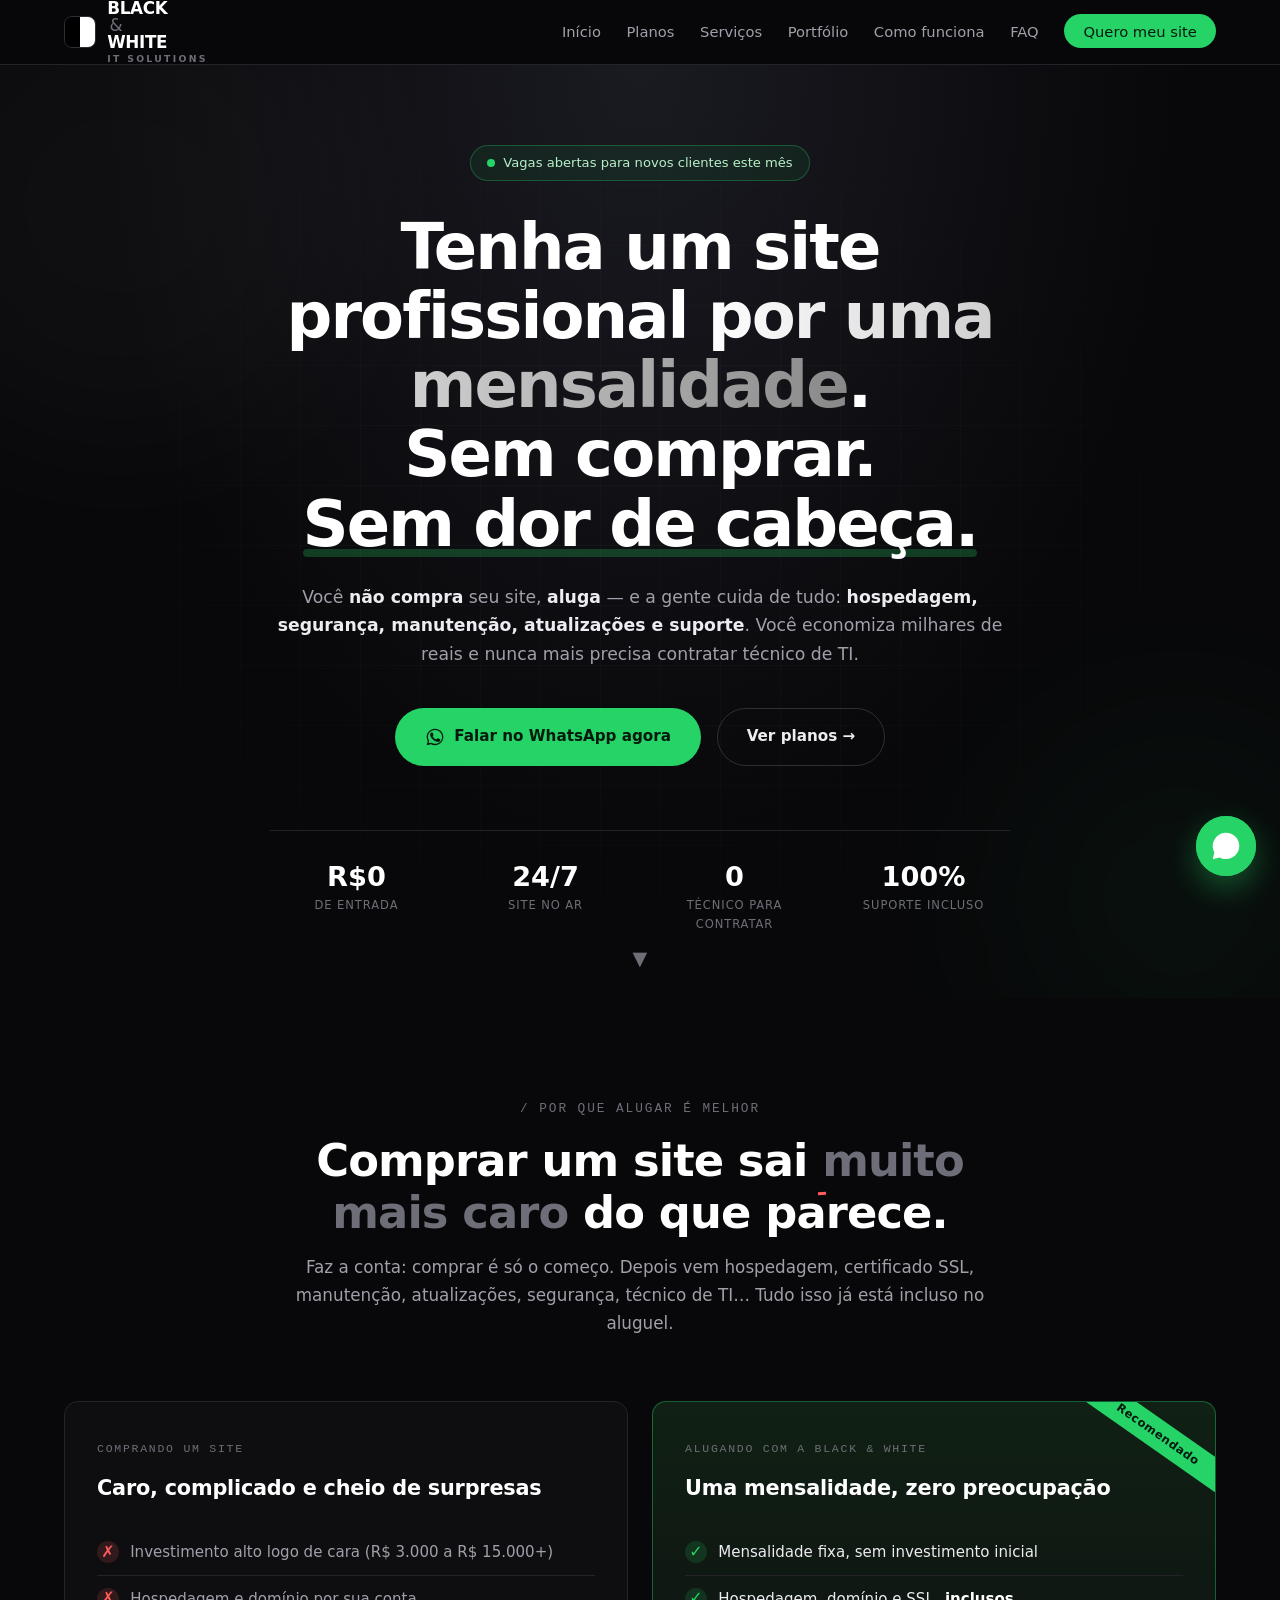
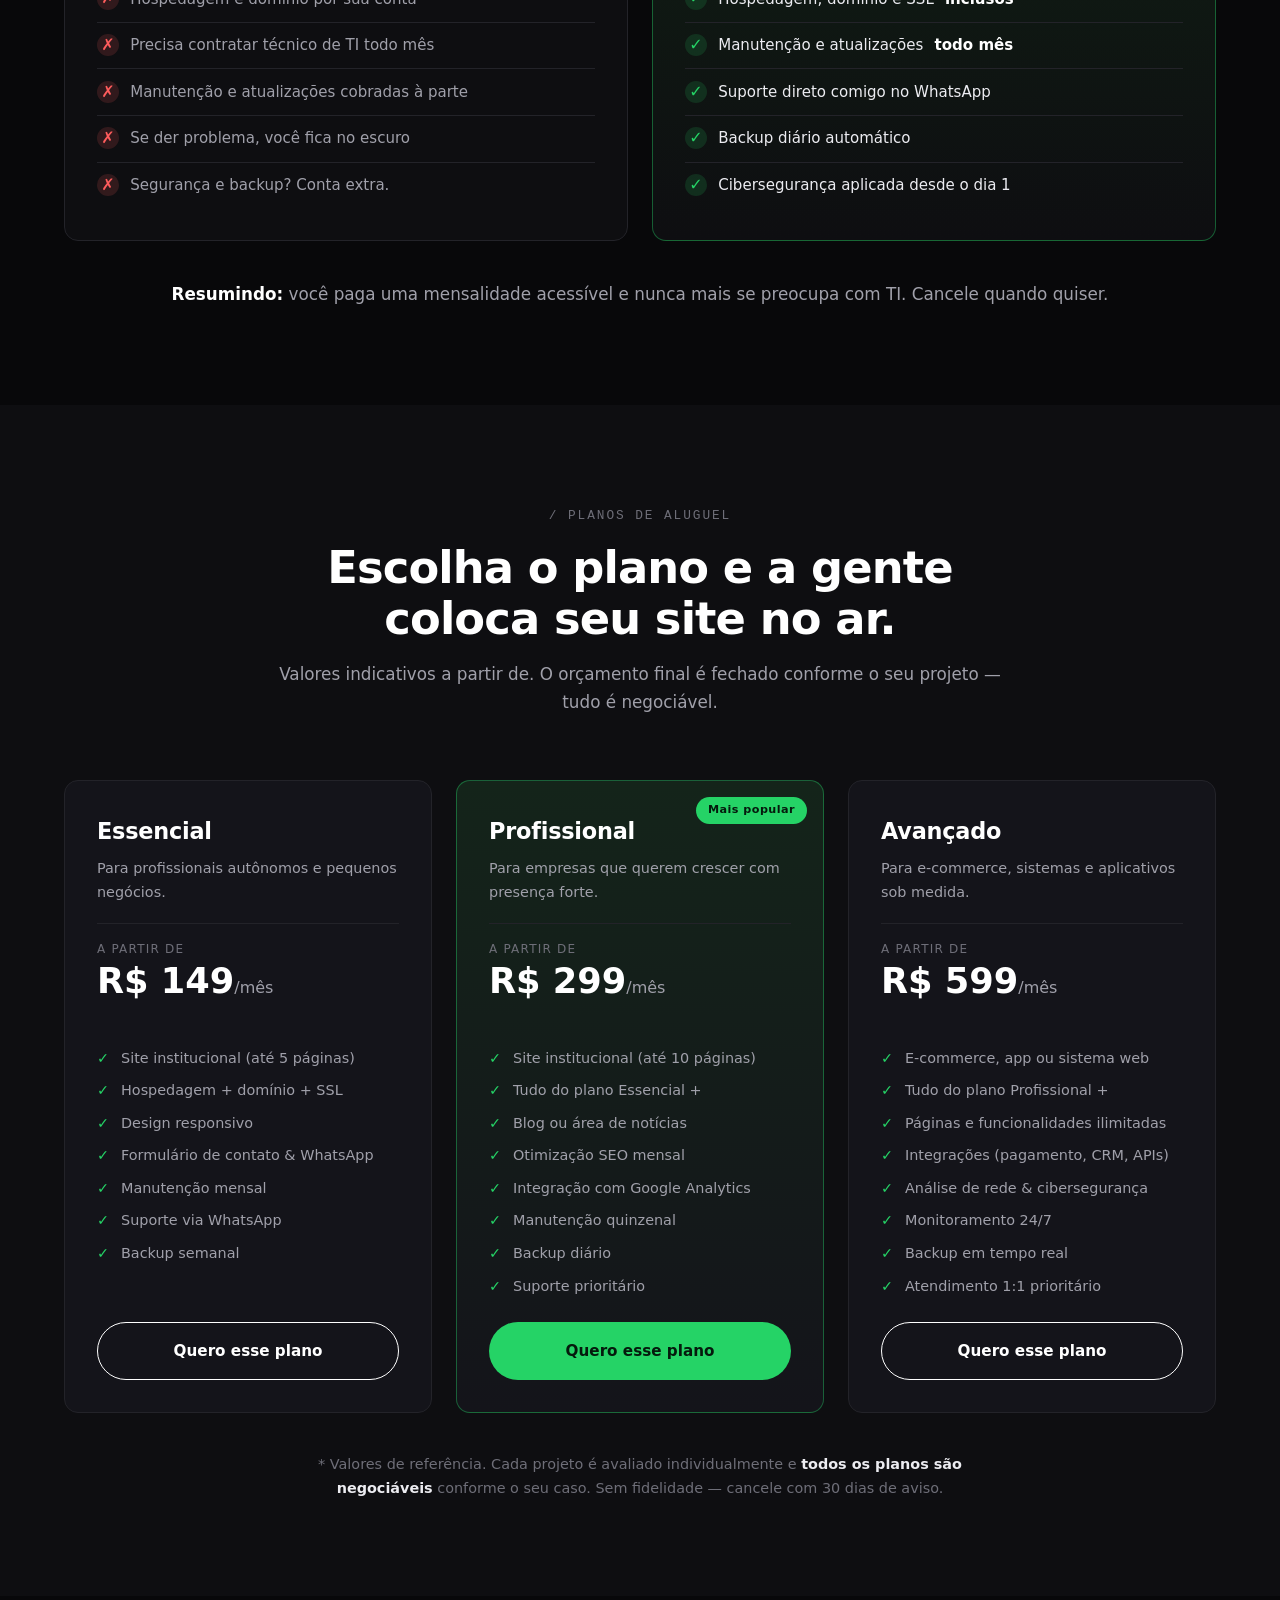
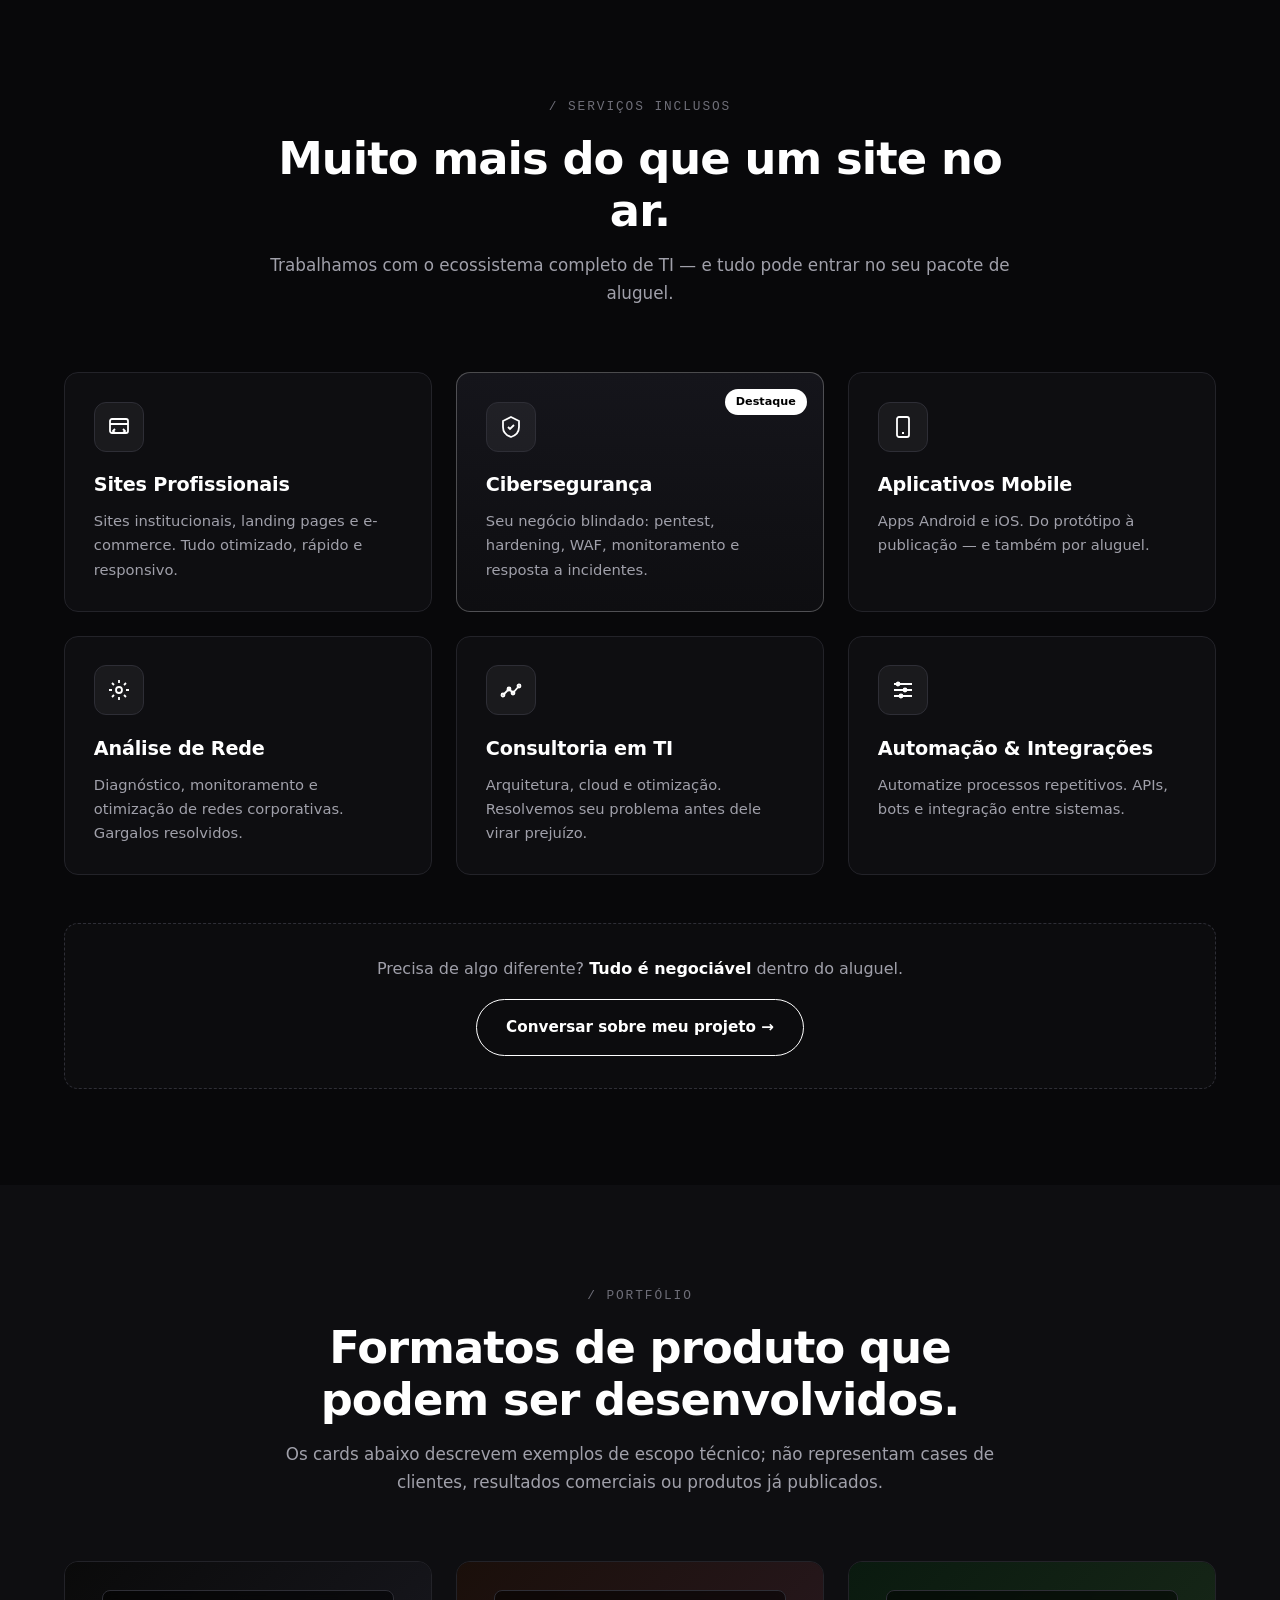
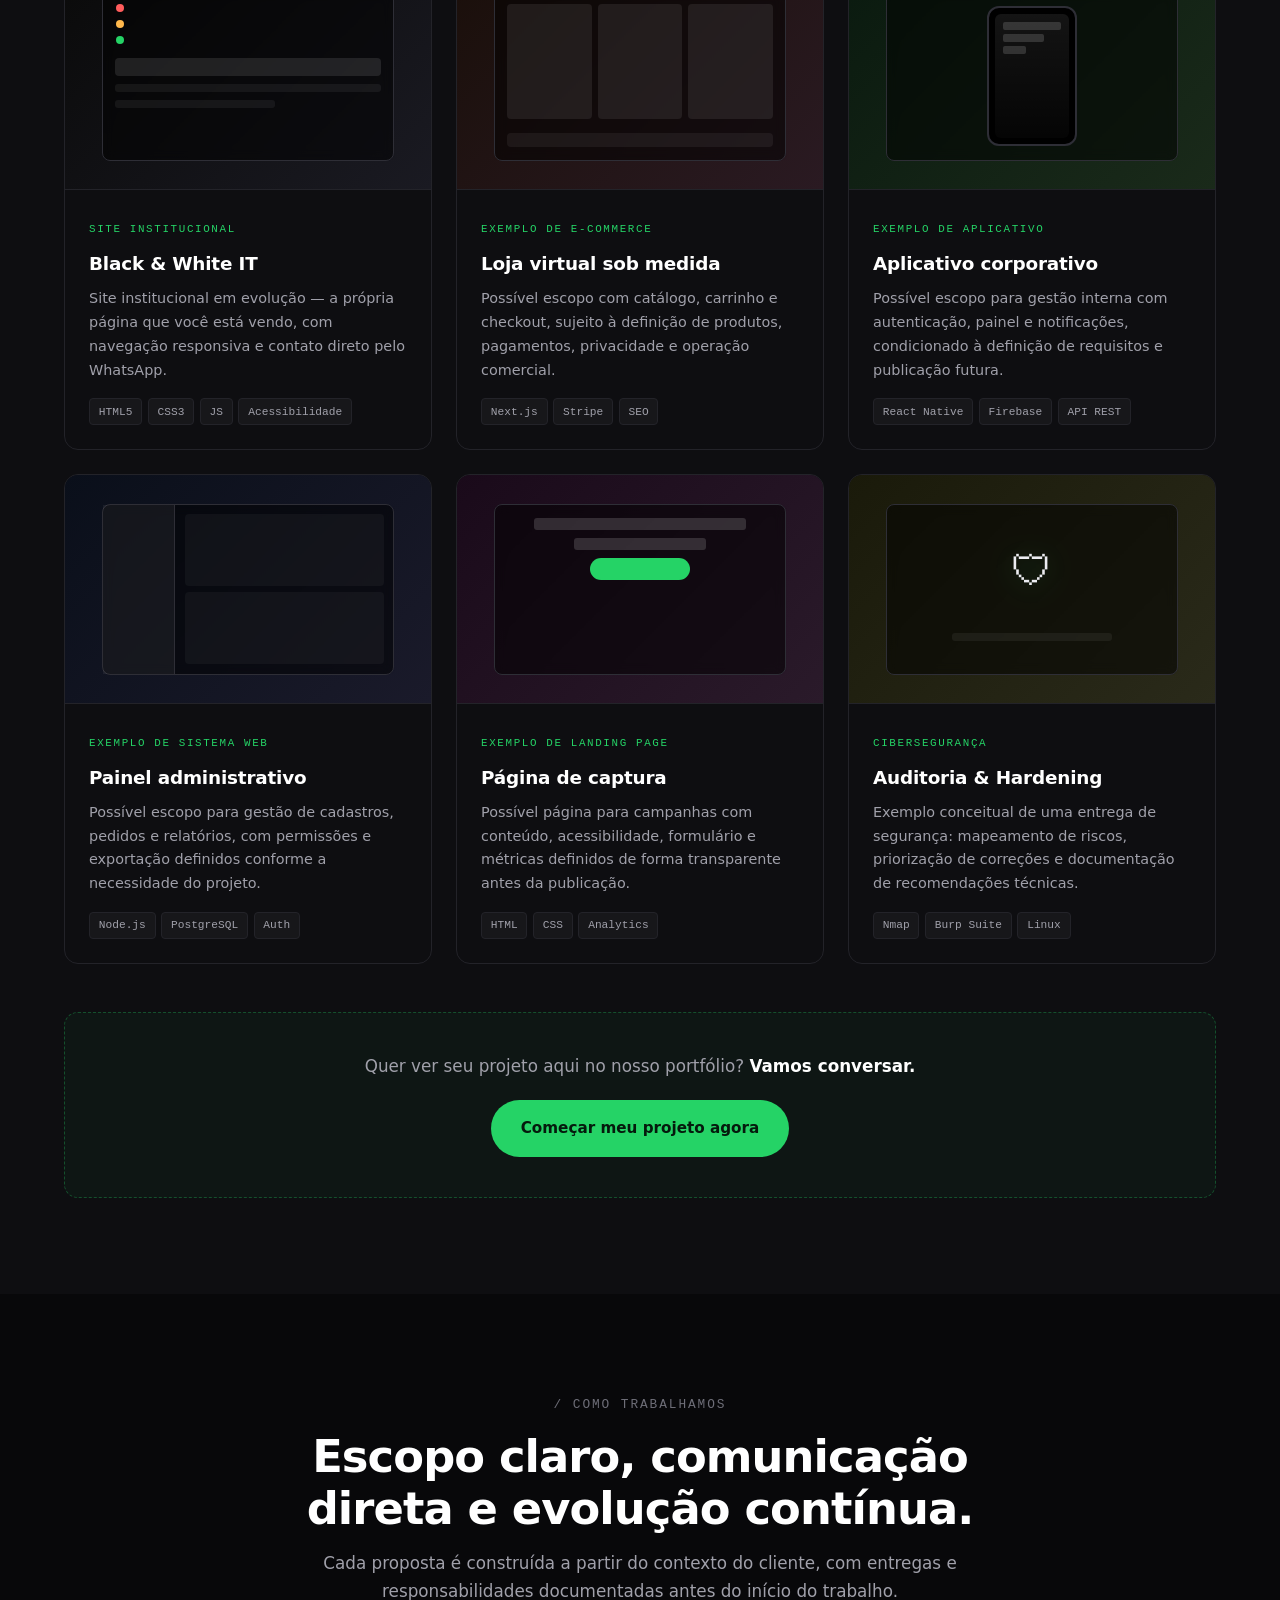
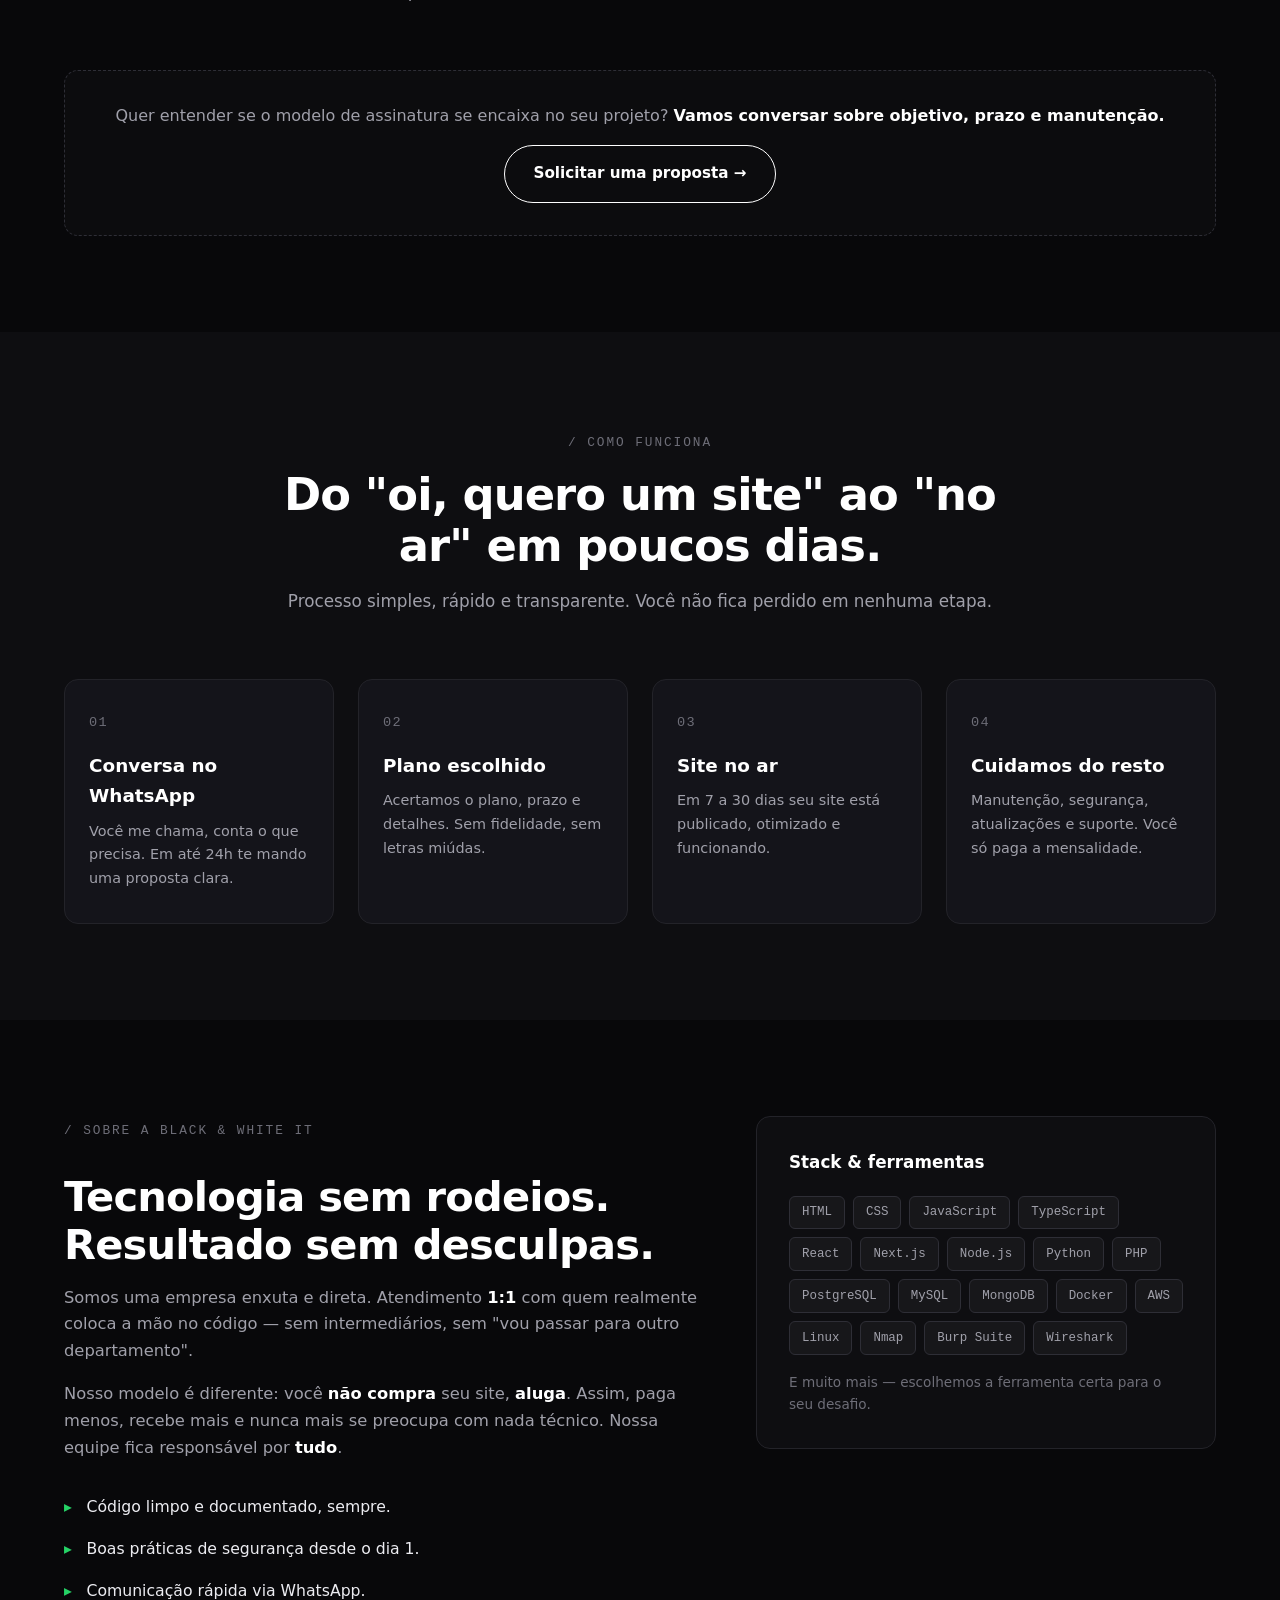
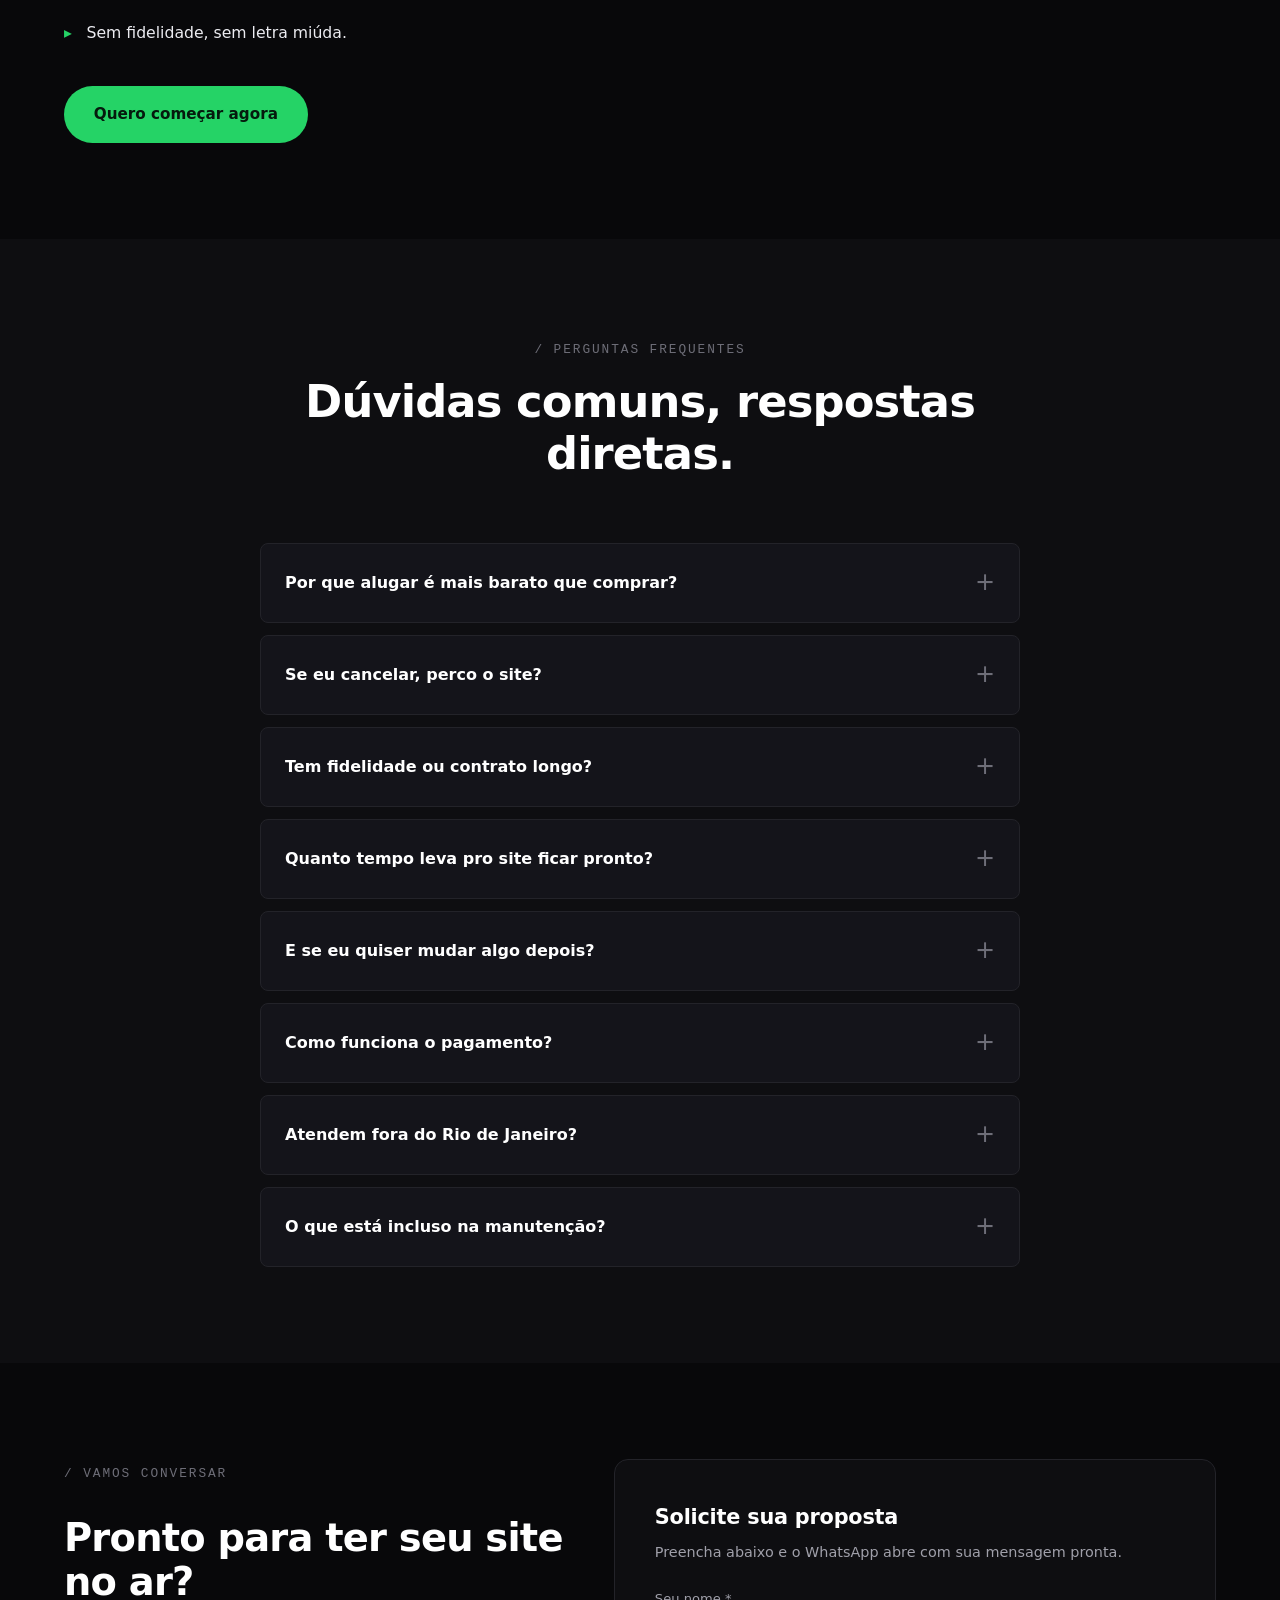
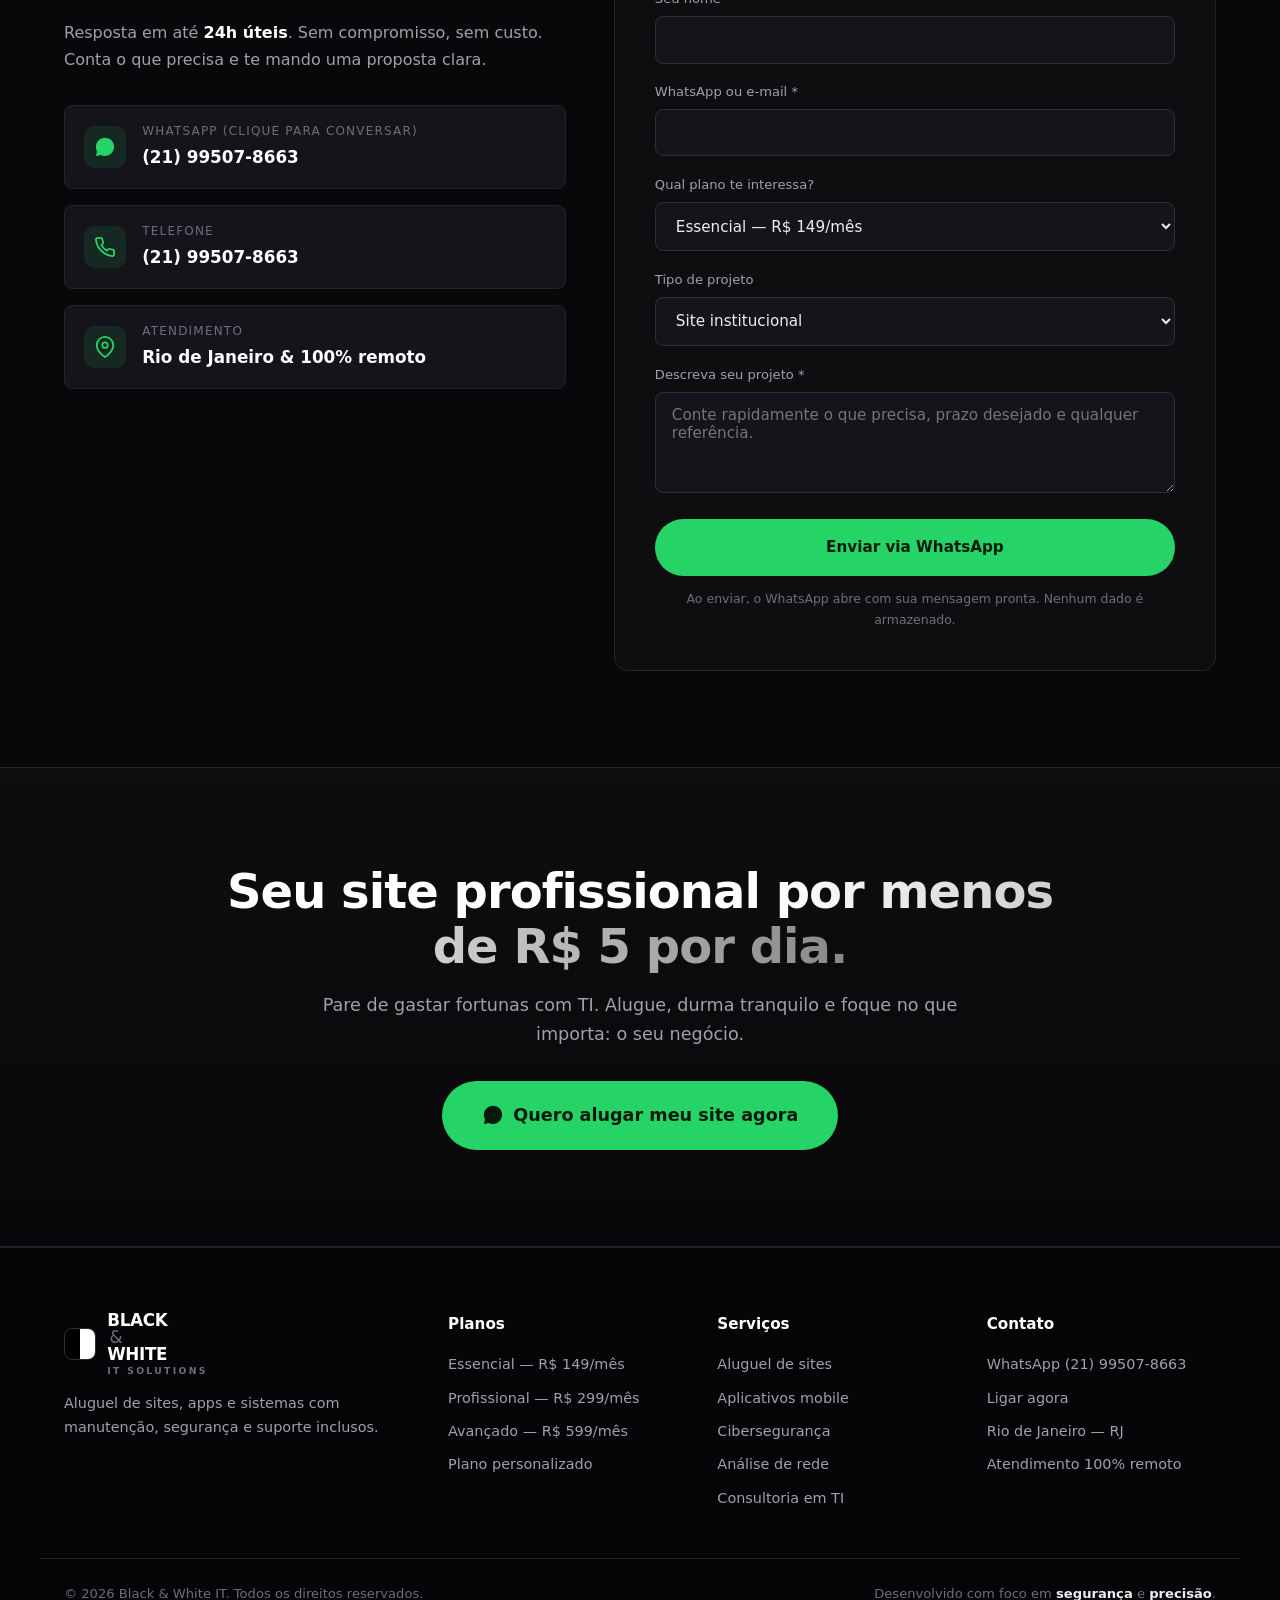
==== index.html @ 9eac1b2e "refactor: blindamento de segurança profundo - 11 vetores corrigidos - CSP: adicionado require-truste" ====
<!DOCTYPE html>
<html lang="pt-BR">
<head>
  <meta charset="UTF-8">
  <meta name="viewport" content="width=device-width, initial-scale=1.0">
  <meta name="description" content="Aluguel de sites, aplicativos e sistemas com manutenção, segurança e suporte inclusos. Pague mensal, esqueça dor de cabeça técnica. Black & White IT.">
  <meta name="keywords" content="aluguel de site, site por assinatura, manutenção de site, criação de sites, cibersegurança, aplicativos, Rio de Janeiro">
  <meta name="theme-color" content="#000000">
    <meta http-equiv="Content-Security-Policy" content="default-src 'self'; script-src 'self'; style-src 'self' 'unsafe-inline' https://fonts.googleapis.com; font-src https://fonts.gstatic.com; img-src 'self' data:; connect-src 'self'; object-src 'none'; base-uri 'self'; form-action 'self' https://wa.me https://api.whatsapp.com; frame-src 'none'; upgrade-insecure-requests; require-trusted-types-for 'script'">
  <meta property="og:title" content="Black & White IT | Aluguel de Sites e Apps com Tudo Incluso">
  <meta property="og:description" content="Seu site ou app no ar pagando mensal. Manutenção, segurança e suporte inclusos. Sem contratar técnico de TI.">
  <meta property="og:type" content="website">
  <meta property="og:locale" content="pt_BR">
  <title>Black & White IT | Aluguel de Sites, Apps e Sistemas com Tudo Incluso</title>
  <link rel="preconnect" href="https://fonts.googleapis.com">
  <link rel="preconnect" href="https://fonts.gstatic.com" crossorigin>
  <link href="https://fonts.googleapis.com/css2?family=Inter:wght@400;500;600;700;800;900&family=JetBrains+Mono:wght@400;600&display=swap" rel="stylesheet">
  <link rel="stylesheet" href="css/style.css">
  <link rel="icon" href="data:image/svg+xml,%3Csvg xmlns='http://www.w3.org/2000/svg' viewBox='0 0 100 100'%3E%3Crect width='50' height='100' fill='%23000'/%3E%3Crect x='50' width='50' height='100' fill='%23fff'/%3E%3C/svg%3E">
</head>
<body>

<a href="#home" class="skip-link">Pular para o conteúdo</a>

<!-- ===== HEADER ===== -->
<header id="header">
  <nav class="container" aria-label="Navegação principal">
    <a href="#home" class="logo" aria-label="Black and White IT - Início">
      <span class="logo-mark" aria-hidden="true">
        <span class="logo-b"></span>
        <span class="logo-w"></span>
      </span>
      <span class="logo-text">
        BLACK<span class="amp">&amp;</span>WHITE
        <small>IT SOLUTIONS</small>
      </span>
    </a>
    <button class="hamburger" aria-label="Abrir menu" aria-expanded="false" aria-controls="nav-menu">
      <span></span><span></span><span></span>
    </button>
    <ul class="nav-menu" id="nav-menu">
      <li><a href="#home">Início</a></li>
      <li><a href="#planos">Planos</a></li>
      <li><a href="#servicos">Serviços</a></li>
      <li><a href="#portfolio">Portfólio</a></li>
      <li><a href="#processo">Como funciona</a></li>
      <li><a href="#faq">FAQ</a></li>
      <li><a href="#contato" class="nav-cta">Quero meu site</a></li>
    </ul>
  </nav>
</header>

<main id="main-content">

<!-- ===== HERO ===== -->
<section id="home" class="hero">
  <div class="hero-bg" aria-hidden="true">
    <div class="grid-overlay"></div>
    <div class="orb orb-1"></div>
    <div class="orb orb-2"></div>
  </div>
  <div class="container hero-content">
    <span class="badge">
      <span class="dot"></span> Vagas abertas para novos clientes este mês
    </span>
    <h1>
      Tenha um site profissional <span class="text-gradient">por uma mensalidade</span>.<br>
      Sem comprar. <span class="underline-accent">Sem dor de cabeça.</span>
    </h1>
    <p class="hero-sub">
      Você <strong>não compra</strong> seu site, <strong>aluga</strong> — e a gente cuida de tudo: <strong>hospedagem, segurança, manutenção, atualizações e suporte</strong>. Você economiza milhares de reais e nunca mais precisa contratar técnico de TI.
    </p>
    <div class="hero-actions">
      <a href="https://wa.me/5521995078663?text=Ol%C3%A1%21%20Quero%20alugar%20um%20site%20com%20a%20Black%20%26%20White%20IT.%20Pode%20me%20passar%20os%20planos%3F"
         class="btn btn-primary" target="_blank" rel="noopener noreferrer" aria-label="Falar no WhatsApp">
        <svg width="20" height="20" viewBox="0 0 24 24" fill="currentColor" aria-hidden="true"><path d="M17.5 14.4c-.3-.1-1.7-.8-2-.9-.3-.1-.5-.1-.7.1-.2.3-.7.9-.9 1.1-.2.2-.3.2-.6.1-.3-.1-1.2-.4-2.3-1.4-.8-.7-1.4-1.7-1.6-2-.2-.3 0-.4.1-.6.1-.1.3-.3.4-.5.1-.2.2-.3.3-.5.1-.2 0-.4 0-.5 0-.1-.7-1.6-.9-2.2-.2-.6-.5-.5-.7-.5h-.6c-.2 0-.5.1-.8.4-.3.3-1 1-1 2.5s1.1 2.9 1.2 3.1c.1.2 2.1 3.3 5.2 4.6.7.3 1.3.5 1.7.6.7.2 1.4.2 1.9.1.6-.1 1.7-.7 2-1.4.2-.7.2-1.2.2-1.4-.1-.1-.3-.2-.6-.3zM12 2C6.5 2 2 6.5 2 12c0 1.7.5 3.4 1.3 4.9L2 22l5.3-1.4c1.4.8 3 1.2 4.7 1.2 5.5 0 10-4.5 10-10S17.5 2 12 2zm0 18.2c-1.5 0-3-.4-4.3-1.2l-.3-.2-3.2.8.8-3.1-.2-.3c-.8-1.3-1.3-2.9-1.3-4.5C3.5 7.3 7.3 3.5 12 3.5S20.5 7.3 20.5 12 16.7 20.2 12 20.2z"/></svg>
        Falar no WhatsApp agora
      </a>
      <a href="#planos" class="btn btn-ghost">Ver planos &rarr;</a>
    </div>
    <ul class="hero-stats" aria-label="Diferenciais">
      <li><strong>R$0</strong><span>De entrada</span></li>
      <li><strong>24/7</strong><span>Site no ar</span></li>
      <li><strong>0</strong><span>Técnico para contratar</span></li>
      <li><strong>100%</strong><span>Suporte incluso</span></li>
    </ul>
  </div>
  <a href="#por-que-alugar" class="scroll-cue" aria-hidden="true">&#9660;</a>
</section>

<!-- ===== POR QUE ALUGAR ===== -->
<section id="por-que-alugar" class="section">
  <div class="container">
    <div class="section-head">
      <span class="eyebrow">/ Por que alugar é melhor</span>
      <h2>Comprar um site sai <span class="strike-text">muito mais caro</span> do que parece.</h2>
      <p>Faz a conta: comprar é só o começo. Depois vem hospedagem, certificado SSL, manutenção, atualizações, segurança, técnico de TI… Tudo isso já está incluso no aluguel.</p>
    </div>
    <div class="compare-grid">
      <article class="compare-card compare-bad">
        <header>
          <span class="compare-tag">Comprando um site</span>
          <h3>Caro, complicado e cheio de surpresas</h3>
        </header>
        <ul>
          <li><span aria-hidden="true">&#10007;</span> Investimento alto logo de cara (R$ 3.000 a R$ 15.000+)</li>
          <li><span aria-hidden="true">&#10007;</span> Hospedagem e domínio por sua conta</li>
          <li><span aria-hidden="true">&#10007;</span> Precisa contratar técnico de TI todo mês</li>
          <li><span aria-hidden="true">&#10007;</span> Manutenção e atualizações cobradas à parte</li>
          <li><span aria-hidden="true">&#10007;</span> Se der problema, você fica no escuro</li>
          <li><span aria-hidden="true">&#10007;</span> Segurança e backup? Conta extra.</li>
        </ul>
      </article>
      <article class="compare-card compare-good">
        <span class="ribbon ribbon-corner">Recomendado</span>
        <header>
          <span class="compare-tag">Alugando com a Black &amp; White</span>
          <h3>Uma mensalidade, zero preocupação</h3>
        </header>
        <ul>
          <li><span aria-hidden="true">&#10003;</span> Mensalidade fixa, sem investimento inicial</li>
          <li><span aria-hidden="true">&#10003;</span> Hospedagem, domínio e SSL <strong>inclusos</strong></li>
          <li><span aria-hidden="true">&#10003;</span> Manutenção e atualizações <strong>todo mês</strong></li>
          <li><span aria-hidden="true">&#10003;</span> Suporte direto comigo no WhatsApp</li>
          <li><span aria-hidden="true">&#10003;</span> Backup diário automático</li>
          <li><span aria-hidden="true">&#10003;</span> Cibersegurança aplicada desde o dia 1</li>
        </ul>
      </article>
    </div>
    <p class="compare-note">
      <strong>Resumindo:</strong> você paga uma mensalidade acessível e nunca mais se preocupa com TI. Cancele quando quiser.
    </p>
  </div>
</section>

<!-- ===== PLANOS ===== -->
<section id="planos" class="section section-alt">
  <div class="container">
    <div class="section-head">
      <span class="eyebrow">/ Planos de Aluguel</span>
      <h2>Escolha o plano e a gente coloca seu site no ar.</h2>
      <p>Valores indicativos a partir de. O orçamento final é fechado conforme o seu projeto — tudo é negociável.</p>
    </div>
    <div class="plans-grid">
      <article class="plan-card">
        <header class="plan-head">
          <h3>Essencial</h3>
          <p>Para profissionais autônomos e pequenos negócios.</p>
          <div class="plan-price">
            <small>a partir de</small>
            <strong>R$ 149<span>/mês</span></strong>
          </div>
        </header>
        <ul class="plan-features">
          <li>Site institucional (até 5 páginas)</li>
          <li>Hospedagem + domínio + SSL</li>
          <li>Design responsivo</li>
          <li>Formulário de contato &amp; WhatsApp</li>
          <li>Manutenção mensal</li>
          <li>Suporte via WhatsApp</li>
          <li>Backup semanal</li>
        </ul>
        <a href="https://wa.me/5521995078663?text=Ol%C3%A1%21%20Quero%20saber%20mais%20sobre%20o%20plano%20Essencial." target="_blank" rel="noopener noreferrer" class="btn btn-outline btn-block">Quero esse plano</a>
      </article>
      <article class="plan-card plan-featured">
        <span class="ribbon">Mais popular</span>
        <header class="plan-head">
          <h3>Profissional</h3>
          <p>Para empresas que querem crescer com presença forte.</p>
          <div class="plan-price">
            <small>a partir de</small>
            <strong>R$ 299<span>/mês</span></strong>
          </div>
        </header>
        <ul class="plan-features">
          <li>Site institucional (até 10 páginas)</li>
          <li>Tudo do plano Essencial +</li>
          <li>Blog ou área de notícias</li>
          <li>Otimização SEO mensal</li>
          <li>Integração com Google Analytics</li>
          <li>Manutenção quinzenal</li>
          <li>Backup diário</li>
          <li>Suporte prioritário</li>
        </ul>
        <a href="https://wa.me/5521995078663?text=Ol%C3%A1%21%20Quero%20saber%20mais%20sobre%20o%20plano%20Profissional." target="_blank" rel="noopener noreferrer" class="btn btn-primary btn-block">Quero esse plano</a>
      </article>
      <article class="plan-card">
        <header class="plan-head">
          <h3>Avançado</h3>
          <p>Para e-commerce, sistemas e aplicativos sob medida.</p>
          <div class="plan-price">
            <small>a partir de</small>
            <strong>R$ 599<span>/mês</span></strong>
          </div>
        </header>
        <ul class="plan-features">
          <li>E-commerce, app ou sistema web</li>
          <li>Tudo do plano Profissional +</li>
          <li>Páginas e funcionalidades ilimitadas</li>
          <li>Integrações (pagamento, CRM, APIs)</li>
          <li>Análise de rede &amp; cibersegurança</li>
          <li>Monitoramento 24/7</li>
          <li>Backup em tempo real</li>
          <li>Atendimento 1:1 prioritário</li>
        </ul>
        <a href="https://wa.me/5521995078663?text=Ol%C3%A1%21%20Quero%20saber%20mais%20sobre%20o%20plano%20Avan%C3%A7ado." target="_blank" rel="noopener noreferrer" class="btn btn-outline btn-block">Quero esse plano</a>
      </article>
    </div>
    <p class="plans-note">
      * Valores de referência. Cada projeto é avaliado individualmente e <strong>todos os planos são negociáveis</strong> conforme o seu caso. Sem fidelidade — cancele com 30 dias de aviso.
    </p>
  </div>
</section>

<!-- ===== SERVIÇOS ===== -->
<section id="servicos" class="section">
  <div class="container">
    <div class="section-head">
      <span class="eyebrow">/ Serviços inclusos</span>
      <h2>Muito mais do que um site no ar.</h2>
      <p>Trabalhamos com o ecossistema completo de TI — e tudo pode entrar no seu pacote de aluguel.</p>
    </div>
    <div class="services-grid">
      <article class="service-card">
        <div class="service-icon" aria-hidden="true">
          <svg viewBox="0 0 24 24" fill="none" stroke="currentColor" stroke-width="1.8"><rect x="3" y="4" width="18" height="14" rx="2"/><path d="M3 9h18M8 14l-2 2 2 2M16 14l2 2-2 2"/></svg>
        </div>
        <h3>Sites Profissionais</h3>
        <p>Sites institucionais, landing pages e e-commerce. Tudo otimizado, rápido e responsivo.</p>
      </article>
      <article class="service-card highlight">
        <span class="ribbon">Destaque</span>
        <div class="service-icon" aria-hidden="true">
          <svg viewBox="0 0 24 24" fill="none" stroke="currentColor" stroke-width="1.8"><path d="M12 2l8 4v6c0 5-3.5 8.5-8 10-4.5-1.5-8-5-8-10V6l8-4z"/><path d="M9 12l2 2 4-4"/></svg>
        </div>
        <h3>Cibersegurança</h3>
        <p>Seu negócio blindado: pentest, hardening, WAF, monitoramento e resposta a incidentes.</p>
      </article>
      <article class="service-card">
        <div class="service-icon" aria-hidden="true">
          <svg viewBox="0 0 24 24" fill="none" stroke="currentColor" stroke-width="1.8"><rect x="6" y="2" width="12" height="20" rx="2"/><path d="M11 18h2"/></svg>
        </div>
        <h3>Aplicativos Mobile</h3>
        <p>Apps Android e iOS. Do protótipo à publicação — e também por aluguel.</p>
      </article>
      <article class="service-card">
        <div class="service-icon" aria-hidden="true">
          <svg viewBox="0 0 24 24" fill="none" stroke="currentColor" stroke-width="1.8"><circle cx="12" cy="12" r="3"/><path d="M12 2v3M12 19v3M2 12h3M19 12h3M5 5l2 2M17 17l2 2M5 19l2-2M17 7l2-2"/></svg>
        </div>
        <h3>Análise de Rede</h3>
        <p>Diagnóstico, monitoramento e otimização de redes corporativas. Gargalos resolvidos.</p>
      </article>
      <article class="service-card">
        <div class="service-icon" aria-hidden="true">
          <svg viewBox="0 0 24 24" fill="none" stroke="currentColor" stroke-width="1.8"><path d="M4 17l6-6 4 4 6-7"/><circle cx="4" cy="17" r="1.5"/><circle cx="10" cy="11" r="1.5"/><circle cx="14" cy="15" r="1.5"/><circle cx="20" cy="8" r="1.5"/></svg>
        </div>
        <h3>Consultoria em TI</h3>
        <p>Arquitetura, cloud e otimização. Resolvemos seu problema antes dele virar prejuízo.</p>
      </article>
      <article class="service-card">
        <div class="service-icon" aria-hidden="true">
          <svg viewBox="0 0 24 24" fill="none" stroke="currentColor" stroke-width="1.8"><path d="M3 6h18M3 12h18M3 18h18"/><circle cx="7" cy="6" r="1.5" fill="currentColor"/><circle cx="14" cy="12" r="1.5" fill="currentColor"/><circle cx="10" cy="18" r="1.5" fill="currentColor"/></svg>
        </div>
        <h3>Automação &amp; Integrações</h3>
        <p>Automatize processos repetitivos. APIs, bots e integração entre sistemas.</p>
      </article>
    </div>
    <div class="services-cta">
      <p>Precisa de algo diferente? <strong>Tudo é negociável</strong> dentro do aluguel.</p>
      <a href="https://wa.me/5521995078663?text=Ol%C3%A1%21%20Preciso%20de%20uma%20solu%C3%A7%C3%A3o%20personalizada." target="_blank" rel="noopener noreferrer" class="btn btn-outline">Conversar sobre meu projeto &rarr;</a>
    </div>
  </div>
</section>

<!-- ===== PORTFÓLIO ===== -->
<section id="portfolio" class="section section-alt">
  <div class="container">
    <div class="section-head">
      <span class="eyebrow">/ Portfólio</span>
      <h2>Formatos de produto que podem ser desenvolvidos.</h2>
      <p>Os cards abaixo descrevem exemplos de escopo técnico; não representam cases de clientes, resultados comerciais ou produtos já publicados.</p>
    </div>
    <div class="portfolio-grid">
      <article class="portfolio-card">
        <div class="portfolio-img portfolio-img-1" aria-hidden="true">
          <div class="portfolio-mockup">
            <span class="mock-dot"></span><span class="mock-dot"></span><span class="mock-dot"></span>
            <div class="mock-bar"></div>
            <div class="mock-line"></div>
            <div class="mock-line short"></div>
          </div>
        </div>
        <div class="portfolio-info">
          <span class="portfolio-tag">Site Institucional</span>
          <h3>Black &amp; White IT</h3>
          <p>Site institucional em evolução — a própria página que você está vendo, com navegação responsiva e contato direto pelo WhatsApp.</p>
          <ul class="portfolio-tech">
            <li>HTML5</li><li>CSS3</li><li>JS</li><li>Acessibilidade</li>
          </ul>
        </div>
      </article>
      <article class="portfolio-card">
        <div class="portfolio-img portfolio-img-2" aria-hidden="true">
          <div class="portfolio-mockup mock-shop">
            <div class="mock-grid-3"><span></span><span></span><span></span></div>
            <div class="mock-bar dark"></div>
          </div>
        </div>
        <div class="portfolio-info">
          <span class="portfolio-tag">Exemplo de e-commerce</span>
          <h3>Loja virtual sob medida</h3>
          <p>Possível escopo com catálogo, carrinho e checkout, sujeito à definição de produtos, pagamentos, privacidade e operação comercial.</p>
          <ul class="portfolio-tech">
            <li>Next.js</li><li>Stripe</li><li>SEO</li>
          </ul>
        </div>
      </article>
      <article class="portfolio-card">
        <div class="portfolio-img portfolio-img-3" aria-hidden="true">
          <div class="portfolio-mockup mock-app">
            <div class="mock-phone">
              <div class="mock-screen">
                <span></span><span></span><span></span>
              </div>
            </div>
          </div>
        </div>
        <div class="portfolio-info">
          <span class="portfolio-tag">Exemplo de aplicativo</span>
          <h3>Aplicativo corporativo</h3>
          <p>Possível escopo para gestão interna com autenticação, painel e notificações, condicionado à definição de requisitos e publicação futura.</p>
          <ul class="portfolio-tech">
            <li>React Native</li><li>Firebase</li><li>API REST</li>
          </ul>
        </div>
      </article>
      <article class="portfolio-card">
        <div class="portfolio-img portfolio-img-4" aria-hidden="true">
          <div class="portfolio-mockup mock-dashboard">
            <div class="mock-sidebar"></div>
            <div class="mock-content">
              <div class="mock-card"></div>
              <div class="mock-card"></div>
            </div>
          </div>
        </div>
        <div class="portfolio-info">
          <span class="portfolio-tag">Exemplo de sistema web</span>
          <h3>Painel administrativo</h3>
          <p>Possível escopo para gestão de cadastros, pedidos e relatórios, com permissões e exportação definidos conforme a necessidade do projeto.</p>
          <ul class="portfolio-tech">
            <li>Node.js</li><li>PostgreSQL</li><li>Auth</li>
          </ul>
        </div>
      </article>
      <article class="portfolio-card">
        <div class="portfolio-img portfolio-img-5" aria-hidden="true">
          <div class="portfolio-mockup mock-landing">
            <div class="mock-hero-text"></div>
            <div class="mock-hero-text short"></div>
            <div class="mock-cta"></div>
          </div>
        </div>
        <div class="portfolio-info">
          <span class="portfolio-tag">Exemplo de landing page</span>
          <h3>Página de captura</h3>
          <p>Possível página para campanhas com conteúdo, acessibilidade, formulário e métricas definidos de forma transparente antes da publicação.</p>
          <ul class="portfolio-tech">
            <li>HTML</li><li>CSS</li><li>Analytics</li>
          </ul>
        </div>
      </article>
      <article class="portfolio-card">
        <div class="portfolio-img portfolio-img-6" aria-hidden="true">
          <div class="portfolio-mockup mock-security">
            <div class="mock-shield">&#x1f6e1;</div>
            <div class="mock-line"></div>
            <div class="mock-line short"></div>
          </div>
        </div>
        <div class="portfolio-info">
          <span class="portfolio-tag">Cibersegurança</span>
          <h3>Auditoria &amp; Hardening</h3>
          <p>Exemplo conceitual de uma entrega de segurança: mapeamento de riscos, priorização de correções e documentação de recomendações técnicas.</p>
          <ul class="portfolio-tech">
            <li>Nmap</li><li>Burp Suite</li><li>Linux</li>
          </ul>
        </div>
      </article>
    </div>
    <div class="portfolio-cta">
      <p>Quer ver seu projeto aqui no nosso portfólio? <strong>Vamos conversar.</strong></p>
      <a href="https://wa.me/5521995078663?text=Ol%C3%A1%21%20Quero%20um%20projeto%20personalizado." target="_blank" rel="noopener noreferrer" class="btn btn-primary">Começar meu projeto agora</a>
    </div>
  </div>
</section>

<!-- ===== PROPOSTA ===== -->
<section id="proposta" class="section">
  <div class="container">
    <div class="section-head">
      <span class="eyebrow">/ Como trabalhamos</span>
      <h2>Escopo claro, comunicação direta e evolução contínua.</h2>
      <p>Cada proposta é construída a partir do contexto do cliente, com entregas e responsabilidades documentadas antes do início do trabalho.</p>
    </div>
    <div class="services-cta">
      <p>Quer entender se o modelo de assinatura se encaixa no seu projeto? <strong>Vamos conversar sobre objetivo, prazo e manutenção.</strong></p>
      <a href="#contato" class="btn btn-outline">Solicitar uma proposta &rarr;</a>
    </div>
  </div>
</section>

<!-- ===== PROCESSO ===== -->
<section id="processo" class="section section-alt">
  <div class="container">
    <div class="section-head">
      <span class="eyebrow">/ Como Funciona</span>
      <h2>Do "oi, quero um site" ao "no ar" em poucos dias.</h2>
      <p>Processo simples, rápido e transparente. Você não fica perdido em nenhuma etapa.</p>
    </div>
    <ol class="process-list">
      <li>
        <span class="step-num">01</span>
        <h3>Conversa no WhatsApp</h3>
        <p>Você me chama, conta o que precisa. Em até 24h te mando uma proposta clara.</p>
      </li>
      <li>
        <span class="step-num">02</span>
        <h3>Plano escolhido</h3>
        <p>Acertamos o plano, prazo e detalhes. Sem fidelidade, sem letras miúdas.</p>
      </li>
      <li>
        <span class="step-num">03</span>
        <h3>Site no ar</h3>
        <p>Em 7 a 30 dias seu site está publicado, otimizado e funcionando.</p>
      </li>
      <li>
        <span class="step-num">04</span>
        <h3>Cuidamos do resto</h3>
        <p>Manutenção, segurança, atualizações e suporte. Você só paga a mensalidade.</p>
      </li>
    </ol>
  </div>
</section>

<!-- ===== SOBRE ===== -->
<section id="sobre" class="section">
  <div class="container about-grid">
    <div class="about-text">
      <span class="eyebrow">/ Sobre a Black &amp; White IT</span>
      <h2>Tecnologia sem rodeios. Resultado sem desculpas.</h2>
      <p>Somos uma empresa enxuta e direta. Atendimento <strong>1:1</strong> com quem realmente coloca a mão no código — sem intermediários, sem "vou passar para outro departamento".</p>
      <p>Nosso modelo é diferente: você <strong>não compra</strong> seu site, <strong>aluga</strong>. Assim, paga menos, recebe mais e nunca mais se preocupa com nada técnico. Nossa equipe fica responsável por <strong>tudo</strong>.</p>
      <ul class="about-points">
        <li><span aria-hidden="true">&#9656;</span> Código limpo e documentado, sempre.</li>
        <li><span aria-hidden="true">&#9656;</span> Boas práticas de segurança desde o dia 1.</li>
        <li><span aria-hidden="true">&#9656;</span> Comunicação rápida via WhatsApp.</li>
        <li><span aria-hidden="true">&#9656;</span> Sem fidelidade, sem letra miúda.</li>
      </ul>
      <a href="#contato" class="btn btn-primary">Quero começar agora</a>
    </div>
    <aside class="about-card" aria-label="Tecnologias que utilizamos">
      <h3>Stack &amp; ferramentas</h3>
      <div class="tech-tags">
        <span>HTML</span><span>CSS</span><span>JavaScript</span>
        <span>TypeScript</span><span>React</span><span>Next.js</span>
        <span>Node.js</span><span>Python</span><span>PHP</span>
        <span>PostgreSQL</span><span>MySQL</span><span>MongoDB</span>
        <span>Docker</span><span>AWS</span><span>Linux</span>
        <span>Nmap</span><span>Burp Suite</span><span>Wireshark</span>
      </div>
      <p class="tech-note">E muito mais — escolhemos a ferramenta certa para o seu desafio.</p>
    </aside>
  </div>
</section>

<!-- ===== FAQ ===== -->
<section id="faq" class="section section-alt">
  <div class="container">
    <div class="section-head">
      <span class="eyebrow">/ Perguntas Frequentes</span>
      <h2>Dúvidas comuns, respostas diretas.</h2>
    </div>
    <div class="faq-list">
      <details>
        <summary>Por que alugar é mais barato que comprar?</summary>
        <p>Quando você compra um site, paga o valor cheio de cara (R$ 3.000 a R$ 15.000+) e ainda assim precisa contratar técnico de TI para hospedagem, manutenção, segurança e atualizações — gastos que somados podem passar de R$ 500 a R$ 1.500/mês. No aluguel, você paga uma mensalidade fixa <strong>com tudo isso incluso</strong>, sem investimento inicial. Faz a conta: em 12 meses, dá pra economizar milhares de reais.</p>
      </details>
      <details>
        <summary>Se eu cancelar, perco o site?</summary>
        <p>O site fica conosco (afinal, é uma locação). Mas você pode levar todo o conteúdo: textos, fotos, dados de clientes. E sem multa de cancelamento — apenas 30 dias de aviso prévio. Sem letra miúda.</p>
      </details>
      <details>
        <summary>Tem fidelidade ou contrato longo?</summary>
        <p>Não. Não trabalhamos com fidelidade. Você fica conosco porque quer, não porque foi obrigado por contrato.</p>
      </details>
      <details>
        <summary>Quanto tempo leva pro site ficar pronto?</summary>
        <p>Sites no plano Essencial: 7 a 14 dias. Profissional: 10 a 20 dias. Avançado (e-commerce, apps, sistemas): 3 a 8 semanas. Sempre acompanhando você em cada etapa.</p>
      </details>
      <details>
        <summary>E se eu quiser mudar algo depois?</summary>
        <p>Pequenas alterações (textos, imagens, telefones) estão inclusas no aluguel. Mudanças grandes (novas páginas, funcionalidades) são orçadas separadamente — mas geralmente com valores bem em conta.</p>
      </details>
      <details>
        <summary>Como funciona o pagamento?</summary>
        <p>Mensalidade fixa via PIX, boleto ou cartão de crédito. Você paga uma vez por mês e recebe nota fiscal sempre.</p>
      </details>
      <details>
        <summary>Atendem fora do Rio de Janeiro?</summary>
        <p>Sim. Atendemos 100% remoto para qualquer cidade do Brasil. Comunicação por WhatsApp, e-mail e videochamada.</p>
      </details>
      <details>
        <summary>O que está incluso na manutenção?</summary>
        <p>Atualizações de segurança, correção de bugs, ajustes de textos e imagens, backup, monitoramento, certificado SSL renovado, performance otimizada. Tudo sem custo extra dentro do plano contratado.</p>
      </details>
    </div>
  </div>
</section>

<!-- ===== CONTATO ===== -->
<section id="contato" class="section">
  <div class="container contact-grid">
    <div class="contact-info">
      <span class="eyebrow">/ Vamos conversar</span>
      <h2>Pronto para ter seu site no ar?</h2>
      <p>Resposta em até <strong>24h úteis</strong>. Sem compromisso, sem custo. Conta o que precisa e te mando uma proposta clara.</p>
      <ul class="contact-list">
        <li>
          <a href="https://wa.me/5521995078663?text=Ol%C3%A1%21%20Vim%20pelo%20site%20da%20Black%20%26%20White%20IT." target="_blank" rel="noopener noreferrer">
            <span class="contact-ico" aria-hidden="true">
              <svg width="22" height="22" viewBox="0 0 24 24" fill="currentColor"><path d="M17.5 14.4c-.3-.1-1.7-.8-2-.9-.3-.1-.5-.1-.7.1-.2.3-.7.9-.9 1.1-.2.2-.3.2-.6.1-.3-.1-1.2-.4-2.3-1.4-.8-.7-1.4-1.7-1.6-2-.2-.3 0-.4.1-.6.1-.1.3-.3.4-.5.1-.2.2-.3.3-.5.1-.2 0-.4 0-.5 0-.1-.7-1.6-.9-2.2-.2-.6-.5-.5-.7-.5h-.6c-.2 0-.5.1-.8.4-.3.3-1 1-1 2.5s1.1 2.9 1.2 3.1c.1.2 2.1 3.3 5.2 4.6.7.3 1.3.5 1.7.6.7.2 1.4.2 1.9.1.6-.1 1.7-.7 2-1.4.2-.7.2-1.2.2-1.4-.1-.1-.3-.2-.6-.3zM12 2C6.5 2 2 6.5 2 12c0 1.7.5 3.4 1.3 4.9L2 22l5.3-1.4c1.4.8 3 1.2 4.7 1.2 5.5 0 10-4.5 10-10S17.5 2 12 2z"/></svg>
            </span>
            <span>
              <small>WhatsApp (clique para conversar)</small>
              <strong>(21) 99507-8663</strong>
            </span>
          </a>
        </li>
        <li>
          <a href="tel:+5521995078663">
            <span class="contact-ico" aria-hidden="true">
              <svg width="22" height="22" viewBox="0 0 24 24" fill="none" stroke="currentColor" stroke-width="2"><path d="M22 16.92v3a2 2 0 0 1-2.18 2 19.79 19.79 0 0 1-8.63-3.07 19.5 19.5 0 0 1-6-6 19.79 19.79 0 0 1-3.07-8.67A2 2 0 0 1 4.11 2h3a2 2 0 0 1 2 1.72c.13.96.36 1.9.7 2.81a2 2 0 0 1-.45 2.11L8.09 9.91a16 16 0 0 0 6 6l1.27-1.27a2 2 0 0 1 2.11-.45c.91.34 1.85.57 2.81.7A2 2 0 0 1 22 16.92z"/></svg>
            </span>
            <span>
              <small>Telefone</small>
              <strong>(21) 99507-8663</strong>
            </span>
          </a>
        </li>
        <li>
          <span>
            <span class="contact-ico" aria-hidden="true">
              <svg width="22" height="22" viewBox="0 0 24 24" fill="none" stroke="currentColor" stroke-width="2"><path d="M21 10c0 7-9 13-9 13s-9-6-9-13a9 9 0 0 1 18 0z"/><circle cx="12" cy="10" r="3"/></svg>
            </span>
            <span>
              <small>Atendimento</small>
              <strong>Rio de Janeiro &amp; 100% remoto</strong>
            </span>
          </span>
        </li>
      </ul>
    </div>
    <form id="contactForm" class="contact-form" novalidate>
      <h3>Solicite sua proposta</h3>
      <p class="form-sub">Preencha abaixo e o WhatsApp abre com sua mensagem pronta.</p>
      <div class="honeypot" aria-hidden="true">
        <label for="website">Website</label>
        <input type="text" name="website" id="website" tabindex="-1" autocomplete="off">
        <label for="company">Empresa</label>
        <input type="text" name="company" id="company" tabindex="-1" autocomplete="off">
      </div>
      <p class="form-error" role="alert"></p>
      <label>
        <span>Seu nome *</span>
        <input type="text" name="nome" required minlength="2" maxlength="100" autocomplete="off">
      </label>
      <label>
        <span>WhatsApp ou e-mail *</span>
        <input type="text" name="contato" required minlength="5" maxlength="120" autocomplete="off">
      </label>
      <label>
        <span>Qual plano te interessa?</span>
        <select name="plano">
          <option>Essencial — R$ 149/mês</option>
          <option>Profissional — R$ 299/mês</option>
          <option>Avançado — R$ 599/mês</option>
          <option>Ainda não sei, quero conversar</option>
        </select>
      </label>
      <label>
        <span>Tipo de projeto</span>
        <select name="tipo">
          <option>Site institucional</option>
          <option>E-commerce / Loja virtual</option>
          <option>Landing page</option>
          <option>Sistema web</option>
          <option>Aplicativo mobile</option>
          <option>Cibersegurança / Pentest</option>
          <option>Análise de rede</option>
          <option>Outro</option>
        </select>
      </label>
      <label>
        <span>Descreva seu projeto *</span>
        <textarea name="mensagem" rows="4" required minlength="10" maxlength="1000" placeholder="Conte rapidamente o que precisa, prazo desejado e qualquer referência."></textarea>
      </label>
      <button type="submit" class="btn btn-primary btn-block">
        Enviar via WhatsApp
      </button>
      <small class="form-disclaimer">Ao enviar, o WhatsApp abre com sua mensagem pronta. Nenhum dado é armazenado.</small>
    </form>
  </div>
</section>

</main>

<!-- ===== CTA FINAL ===== -->
<section class="cta-final">
  <div class="container">
    <h2>Seu site profissional <span class="text-gradient">por menos de R$ 5 por dia.</span></h2>
    <p>Pare de gastar fortunas com TI. Alugue, durma tranquilo e foque no que importa: o seu negócio.</p>
    <a href="https://wa.me/5521995078663?text=Ol%C3%A1%21%20Quero%20alugar%20meu%20site%20agora." target="_blank" rel="noopener noreferrer" class="btn btn-primary btn-large">
      <svg width="22" height="22" viewBox="0 0 24 24" fill="currentColor" aria-hidden="true"><path d="M17.5 14.4c-.3-.1-1.7-.8-2-.9-.3-.1-.5-.1-.7.1-.2.3-.7.9-.9 1.1-.2.2-.3.2-.6.1-.3-.1-1.2-.4-2.3-1.4-.8-.7-1.4-1.7-1.6-2-.2-.3 0-.4.1-.6.1-.1.3-.3.4-.5.1-.2.2-.3.3-.5.1-.2 0-.4 0-.5 0-.1-.7-1.6-.9-2.2-.2-.6-.5-.5-.7-.5h-.6c-.2 0-.5.1-.8.4-.3.3-1 1-1 2.5s1.1 2.9 1.2 3.1c.1.2 2.1 3.3 5.2 4.6.7.3 1.3.5 1.7.6.7.2 1.4.2 1.9.1.6-.1 1.7-.7 2-1.4.2-.7.2-1.2.2-1.4-.1-.1-.3-.2-.6-.3zM12 2C6.5 2 2 6.5 2 12c0 1.7.5 3.4 1.3 4.9L2 22l5.3-1.4c1.4.8 3 1.2 4.7 1.2 5.5 0 10-4.5 10-10S17.5 2 12 2z"/></svg>
      Quero alugar meu site agora
    </a>
  </div>
</section>

<!-- ===== FOOTER ===== -->
<footer>
  <div class="container footer-grid">
    <div>
      <div class="logo logo-footer">
        <span class="logo-mark" aria-hidden="true">
          <span class="logo-b"></span>
          <span class="logo-w"></span>
        </span>
        <span class="logo-text">BLACK<span class="amp">&amp;</span>WHITE<small>IT SOLUTIONS</small></span>
      </div>
      <p>Aluguel de sites, apps e sistemas com manutenção, segurança e suporte inclusos.</p>
    </div>
    <div>
      <h4>Planos</h4>
      <ul>
        <li><a href="#planos">Essencial — R$ 149/mês</a></li>
        <li><a href="#planos">Profissional — R$ 299/mês</a></li>
        <li><a href="#planos">Avançado — R$ 599/mês</a></li>
        <li><a href="#planos">Plano personalizado</a></li>
      </ul>
    </div>
    <div>
      <h4>Serviços</h4>
      <ul>
        <li><a href="#servicos">Aluguel de sites</a></li>
        <li><a href="#servicos">Aplicativos mobile</a></li>
        <li><a href="#servicos">Cibersegurança</a></li>
        <li><a href="#servicos">Análise de rede</a></li>
        <li><a href="#servicos">Consultoria em TI</a></li>
      </ul>
    </div>
    <div>
      <h4>Contato</h4>
      <ul>
        <li><a href="https://wa.me/5521995078663" target="_blank" rel="noopener noreferrer">WhatsApp (21) 99507-8663</a></li>
        <li><a href="tel:+5521995078663">Ligar agora</a></li>
        <li>Rio de Janeiro — RJ</li>
        <li>Atendimento 100% remoto</li>
      </ul>
    </div>
  </div>
  <div class="footer-bottom container">
    <p>&copy; <span id="year"><noscript>2025</noscript></span> Black &amp; White IT. Todos os direitos reservados.</p>
    <p>Desenvolvido com foco em <strong>segurança</strong> e <strong>precisão</strong>.</p>
  </div>
</footer>

<!-- ===== WHATSAPP FLOATING BUTTON ===== -->
<a href="https://wa.me/5521995078663?text=Ol%C3%A1%21%20Vim%20pelo%20site%20da%20Black%20%26%20White%20IT%20e%20quero%20alugar%20um%20site."
   class="whatsapp-float" target="_blank" rel="noopener noreferrer" aria-label="Falar no WhatsApp">
  <svg width="32" height="32" viewBox="0 0 24 24" fill="currentColor" aria-hidden="true"><path d="M17.5 14.4c-.3-.1-1.7-.8-2-.9-.3-.1-.5-.1-.7.1-.2.3-.7.9-.9 1.1-.2.2-.3.2-.6.1-.3-.1-1.2-.4-2.3-1.4-.8-.7-1.4-1.7-1.6-2-.2-.3 0-.4.1-.6.1-.1.3-.3.4-.5.1-.2.2-.3.3-.5.1-.2 0-.4 0-.5 0-.1-.7-1.6-.9-2.2-.2-.6-.5-.5-.7-.5h-.6c-.2 0-.5.1-.8.4-.3.3-1 1-1 2.5s1.1 2.9 1.2 3.1c.1.2 2.1 3.3 5.2 4.6.7.3 1.3.5 1.7.6.7.2 1.4.2 1.9.1.6-.1 1.7-.7 2-1.4.2-.7.2-1.2.2-1.4-.1-.1-.3-.2-.6-.3zM12 2C6.5 2 2 6.5 2 12c0 1.7.5 3.4 1.3 4.9L2 22l5.3-1.4c1.4.8 3 1.2 4.7 1.2 5.5 0 10-4.5 10-10S17.5 2 12 2z"/></svg>
  <span class="whatsapp-pulse" aria-hidden="true"></span>
</a>

<script src="js/script.js"></script>
</body>
</html>
---- css/style.css ----
/* ============================================
   BLACK & WHITE IT — Stylesheet
   ============================================ */

/* ===== 1. Variáveis ===== */
:root {
  --bg: #08080a;
  --bg-2: #0e0e11;
  --bg-3: #14141a;
  --line: #232329;
  --line-2: #2e2e36;
  --text: #ececf1;
  --text-dim: #a0a0aa;
  --text-mute: #6e6e78;
  --white: #ffffff;
  --whatsapp: #25d366;
  --whatsapp-dark: #1ebe5d;
  --danger: #ff5c5c;
  --radius: 14px;
  --radius-sm: 8px;
  --shadow: 0 20px 60px rgba(0, 0, 0, 0.5);
  --container: 1200px;
  --ease: cubic-bezier(0.4, 0, 0.2, 1);
}

/* ===== 2. Reset ===== */
*,
*::before,
*::after {
  margin: 0;
  padding: 0;
  box-sizing: border-box;
}

/* ===== 3. Estilos base ===== */
html {
  scroll-behavior: smooth;
  scroll-padding-top: 80px;
}

body {
  font-family: 'Inter', system-ui, -apple-system, sans-serif;
  background: var(--bg);
  color: var(--text);
  line-height: 1.65;
  -webkit-font-smoothing: antialiased;
  overflow-x: hidden;
}

a {
  color: inherit;
  text-decoration: none;
}

img {
  max-width: 100%;
  display: block;
}

button {
  font: inherit;
  cursor: pointer;
  border: none;
  background: none;
  color: inherit;
}

/* ===== 4. Utilitários ===== */
.container {
  max-width: var(--container);
  margin: 0 auto;
  padding: 0 1.5rem;
}

.btn {
  display: inline-flex;
  align-items: center;
  justify-content: center;
  gap: 0.6rem;
  padding: 0.95rem 1.8rem;
  border-radius: 100px;
  font-weight: 700;
  font-size: 0.95rem;
  transition: all 0.25s var(--ease);
  cursor: pointer;
  white-space: nowrap;
  border: 1px solid transparent;
}

.btn-primary {
  background: var(--whatsapp);
  color: #051a0d;
}

.btn-primary:hover {
  background: var(--whatsapp-dark);
  transform: translateY(-3px);
  box-shadow: 0 12px 30px rgba(37, 211, 102, 0.3);
}

.btn-ghost {
  background: transparent;
  color: var(--text);
  border-color: var(--line-2);
}

.btn-ghost:hover {
  border-color: var(--white);
  background: rgba(255, 255, 255, 0.04);
  transform: translateY(-3px);
}

.btn-outline {
  background: transparent;
  color: var(--white);
  border-color: var(--white);
}

.btn-outline:hover {
  background: var(--white);
  color: #000;
  transform: translateY(-3px);
}

.btn-block {
  width: 100%;
}

.btn-large {
  padding: 1.2rem 2.4rem;
  font-size: 1.1rem;
}

/* ===== 5. Skip-link ===== */
.skip-link {
  position: absolute;
  top: -100%;
  left: 1rem;
  background: var(--white);
  color: #000;
  padding: 0.75rem 1.5rem;
  border-radius: 0 0 8px 8px;
  font-weight: 700;
  z-index: 10000;
  transition: top 0.2s var(--ease);
}

.skip-link:focus {
  top: 0;
}

/* ===== 6. Logo ===== */
.logo {
  display: flex;
  align-items: center;
  gap: 0.7rem;
}

.logo-mark {
  display: inline-flex;
  width: 32px;
  height: 32px;
  border-radius: 8px;
  overflow: hidden;
  border: 1px solid var(--line-2);
  flex-shrink: 0;
}

.logo-b,
.logo-w {
  flex: 1;
  height: 100%;
}

.logo-b {
  background: #000;
}

.logo-w {
  background: var(--white);
}

.logo-text {
  display: flex;
  flex-direction: column;
  font-weight: 900;
  font-size: 1.05rem;
  letter-spacing: -0.02em;
  line-height: 1;
  color: var(--white);
}

.logo-text .amp {
  color: var(--text-mute);
  margin: 0 0.15rem;
  font-weight: 400;
}

.logo-text small {
  font-size: 0.58rem;
  font-weight: 600;
  letter-spacing: 0.25em;
  color: var(--text-mute);
  margin-top: 4px;
}

/* ===== 7. Header ===== */
#header {
  position: sticky;
  top: 0;
  z-index: 1000;
  background: rgba(8, 8, 10, 0.85);
  backdrop-filter: saturate(180%) blur(12px);
  -webkit-backdrop-filter: saturate(180%) blur(12px);
  border-bottom: 1px solid var(--line);
  transition: background 0.3s var(--ease);
}

#header.scrolled {
  background: rgba(8, 8, 10, 0.95);
}

#header nav {
  display: flex;
  justify-content: space-between;
  align-items: center;
}

.nav-menu {
  display: flex;
  gap: 1.6rem;
  list-style: none;
  align-items: center;
}

.nav-menu a {
  color: var(--text-dim);
  font-weight: 500;
  font-size: 0.92rem;
  transition: color 0.25s var(--ease);
  position: relative;
}

.nav-menu a:hover,
.nav-menu a:focus-visible {
  color: var(--white);
}

.nav-menu a:not(.nav-cta)::after {
  content: '';
  position: absolute;
  left: 0;
  bottom: -6px;
  width: 0;
  height: 2px;
  background: var(--white);
  transition: width 0.3s var(--ease);
}

.nav-menu a:not(.nav-cta):hover::after {
  width: 100%;
}

.nav-cta {
  background: var(--whatsapp);
  color: #051a0d !important;
  padding: 0.55rem 1.2rem;
  border-radius: 100px;
  font-weight: 700;
  font-size: 0.9rem;
  transition: transform 0.25s var(--ease), box-shadow 0.25s var(--ease);
}

.nav-cta:hover {
  transform: translateY(-2px);
  box-shadow: 0 8px 20px rgba(37, 211, 102, 0.3);
}

/* ===== 8. Menu mobile ===== */
.hamburger {
  display: none;
  flex-direction: column;
  gap: 5px;
  padding: 8px;
}

.hamburger span {
  width: 26px;
  height: 2px;
  background: var(--white);
  transition: 0.3s var(--ease);
  border-radius: 2px;
}

.hamburger.active span:nth-child(1) {
  transform: translateY(7px) rotate(45deg);
}

.hamburger.active span:nth-child(2) {
  opacity: 0;
}

.hamburger.active span:nth-child(3) {
  transform: translateY(-7px) rotate(-45deg);
}

/* ===== 9. Hero ===== */
.hero {
  position: relative;
  min-height: 100vh;
  display: flex;
  align-items: center;
  padding: 5rem 0 4rem;
  overflow: hidden;
}

.hero-bg {
  position: absolute;
  inset: 0;
  z-index: 0;
  background: radial-gradient(ellipse at top, #1a1a22 0%, #08080a 60%);
}

.grid-overlay {
  position: absolute;
  inset: 0;
  background-image:
    linear-gradient(rgba(255, 255, 255, 0.025) 1px, transparent 1px),
    linear-gradient(90deg, rgba(255, 255, 255, 0.025) 1px, transparent 1px);
  background-size: 60px 60px;
  mask-image: radial-gradient(ellipse at center, #000 30%, transparent 75%);
  -webkit-mask-image: radial-gradient(ellipse at center, #000 30%, transparent 75%);
}

.orb {
  position: absolute;
  border-radius: 50%;
  filter: blur(80px);
  opacity: 0.5;
  pointer-events: none;
}

.orb-1 {
  width: 480px;
  height: 480px;
  background: rgba(255, 255, 255, 0.06);
  top: -100px;
  left: -120px;
  animation: floatA 18s ease-in-out infinite;
}

.orb-2 {
  width: 360px;
  height: 360px;
  background: rgba(37, 211, 102, 0.08);
  bottom: -80px;
  right: -80px;
  animation: floatB 22s ease-in-out infinite;
}

@keyframes floatA {
  0%, 100% { transform: translate(0, 0); }
  50% { transform: translate(40px, 30px); }
}

@keyframes floatB {
  0%, 100% { transform: translate(0, 0); }
  50% { transform: translate(-30px, -40px); }
}

.hero-content {
  position: relative;
  z-index: 1;
  text-align: center;
  max-width: 920px;
  margin: 0 auto;
}

.badge {
  display: inline-flex;
  align-items: center;
  gap: 0.5rem;
  background: rgba(37, 211, 102, 0.08);
  border: 1px solid rgba(37, 211, 102, 0.3);
  padding: 0.4rem 1rem;
  border-radius: 100px;
  font-size: 0.82rem;
  font-weight: 500;
  color: #b6f0c8;
  margin-bottom: 2rem;
}

.badge .dot {
  width: 8px;
  height: 8px;
  border-radius: 50%;
  background: var(--whatsapp);
  box-shadow: 0 0 0 0 rgba(37, 211, 102, 0.6);
  animation: pulse 2s infinite;
}

@keyframes pulse {
  0% { box-shadow: 0 0 0 0 rgba(37, 211, 102, 0.6); }
  70% { box-shadow: 0 0 0 12px rgba(37, 211, 102, 0); }
  100% { box-shadow: 0 0 0 0 rgba(37, 211, 102, 0); }
}

.hero h1 {
  font-size: clamp(2.1rem, 5.5vw, 4rem);
  line-height: 1.08;
  letter-spacing: -0.03em;
  font-weight: 800;
  margin-bottom: 1.5rem;
  color: var(--white);
}

.text-gradient {
  background: linear-gradient(90deg, #fff 0%, #888 100%);
  -webkit-background-clip: text;
  background-clip: text;
  -webkit-text-fill-color: transparent;
}

.underline-accent {
  position: relative;
  white-space: nowrap;
}

.underline-accent::after {
  content: '';
  position: absolute;
  left: 0;
  right: 0;
  bottom: 4px;
  height: 8px;
  background: var(--whatsapp);
  opacity: 0.25;
  z-index: -1;
  border-radius: 4px;
}

.hero-sub {
  font-size: clamp(1rem, 1.35vw, 1.18rem);
  color: var(--text-dim);
  max-width: 740px;
  margin: 0 auto 2.5rem;
}

.hero-sub strong {
  color: var(--text);
  font-weight: 600;
}

.hero-actions {
  display: flex;
  gap: 1rem;
  justify-content: center;
  flex-wrap: wrap;
  margin-bottom: 4rem;
}

.hero-stats {
  list-style: none;
  display: grid;
  grid-template-columns: repeat(4, 1fr);
  gap: 1rem;
  max-width: 740px;
  margin: 0 auto;
  padding-top: 2rem;
  border-top: 1px solid var(--line);
}

.hero-stats li {
  display: flex;
  flex-direction: column;
  align-items: center;
  text-align: center;
}

.hero-stats strong {
  font-size: 1.7rem;
  font-weight: 800;
  color: var(--white);
  line-height: 1;
}

.hero-stats span {
  font-size: 0.72rem;
  color: var(--text-mute);
  text-transform: uppercase;
  letter-spacing: 0.08em;
  margin-top: 0.4rem;
}

.scroll-cue {
  position: absolute;
  bottom: 1.5rem;
  left: 50%;
  transform: translateX(-50%);
  color: var(--text-mute);
  font-size: 1.2rem;
  animation: bob 2s ease-in-out infinite;
}

@keyframes bob {
  0%, 100% { transform: translate(-50%, 0); }
  50% { transform: translate(-50%, 8px); }
}

/* ===== 10. Seções genéricas ===== */
.section {
  padding: 6rem 0;
  position: relative;
}

.section-alt {
  background: var(--bg-2);
}

.section-head {
  text-align: center;
  max-width: 760px;
  margin: 0 auto 4rem;
}

.eyebrow {
  display: inline-block;
  font-family: 'JetBrains Mono', monospace;
  font-size: 0.8rem;
  color: var(--text-mute);
  letter-spacing: 0.15em;
  text-transform: uppercase;
  margin-bottom: 1rem;
}

.section-head h2 {
  font-size: clamp(1.8rem, 3.5vw, 2.8rem);
  font-weight: 800;
  letter-spacing: -0.02em;
  line-height: 1.15;
  color: var(--white);
  margin-bottom: 1rem;
}

.section-head p {
  color: var(--text-dim);
  font-size: 1.05rem;
}

/* ===== 11. Compare cards ===== */
.compare-grid {
  display: grid;
  grid-template-columns: 1fr 1fr;
  gap: 1.5rem;
}

.compare-card {
  position: relative;
  background: var(--bg-2);
  border: 1px solid var(--line);
  padding: 2rem;
  border-radius: var(--radius);
  overflow: hidden;
}

.compare-card header {
  margin-bottom: 1.5rem;
}

.compare-tag {
  display: inline-block;
  font-family: 'JetBrains Mono', monospace;
  font-size: 0.72rem;
  letter-spacing: 0.15em;
  text-transform: uppercase;
  color: var(--text-mute);
  margin-bottom: 0.8rem;
}

.compare-card h3 {
  font-size: 1.3rem;
  font-weight: 700;
  color: var(--white);
  letter-spacing: -0.01em;
}

.compare-card ul {
  list-style: none;
}

.compare-card ul li {
  padding: 0.65rem 0;
  font-size: 0.94rem;
  border-bottom: 1px solid var(--line);
  color: var(--text-dim);
  display: flex;
  gap: 0.7rem;
  align-items: flex-start;
}

.compare-card ul li:last-child {
  border-bottom: none;
}

.compare-card ul li span {
  font-weight: 900;
  font-size: 1rem;
  flex-shrink: 0;
  width: 22px;
  height: 22px;
  border-radius: 50%;
  display: inline-flex;
  align-items: center;
  justify-content: center;
  margin-top: 1px;
}

.compare-bad ul li span {
  background: rgba(255, 92, 92, 0.15);
  color: var(--danger);
}

.compare-good ul li span {
  background: rgba(37, 211, 102, 0.15);
  color: var(--whatsapp);
}

.compare-good {
  border-color: rgba(37, 211, 102, 0.4);
  background: linear-gradient(180deg, #102014 0%, var(--bg-2) 100%);
}

.compare-good ul li {
  color: var(--text);
}

.compare-good strong {
  color: var(--white);
}

.strike-text {
  position: relative;
  color: var(--text-mute);
}

.strike-text::after {
  content: '';
  position: absolute;
  left: -4px;
  right: -4px;
  top: 55%;
  height: 3px;
  background: var(--danger);
  transform: rotate(-3deg);
}

.ribbon-corner {
  position: absolute;
  top: 18px;
  right: -32px;
  background: var(--whatsapp);
  color: #051a0d;
  font-size: 0.72rem;
  font-weight: 800;
  padding: 0.3rem 2.5rem;
  transform: rotate(35deg);
  letter-spacing: 0.05em;
}

.compare-note {
  text-align: center;
  margin-top: 2.5rem;
  color: var(--text-dim);
  font-size: 1.05rem;
}

.compare-note strong {
  color: var(--white);
}

/* ===== 12. Plan cards ===== */
.plans-grid {
  display: grid;
  grid-template-columns: repeat(auto-fit, minmax(280px, 1fr));
  gap: 1.5rem;
  align-items: stretch;
}

.plan-card {
  position: relative;
  background: var(--bg-3);
  border: 1px solid var(--line);
  padding: 2rem;
  border-radius: var(--radius);
  display: flex;
  flex-direction: column;
  transition: transform 0.3s var(--ease), border-color 0.3s var(--ease);
}

.plan-card:hover {
  transform: translateY(-6px);
  border-color: var(--line-2);
}

.plan-featured {
  background: linear-gradient(180deg, #14241a 0%, var(--bg-3) 100%);
  border-color: rgba(37, 211, 102, 0.4);
  transform: scale(1.02);
}

.plan-featured:hover {
  transform: translateY(-6px) scale(1.02);
}

.plan-head {
  margin-bottom: 1.5rem;
}

.plan-head h3 {
  font-size: 1.4rem;
  font-weight: 800;
  color: var(--white);
  letter-spacing: -0.01em;
  margin-bottom: 0.4rem;
}

.plan-head > p {
  color: var(--text-dim);
  font-size: 0.9rem;
  margin-bottom: 1.2rem;
  min-height: 2.5em;
}

.plan-price {
  display: flex;
  flex-direction: column;
  gap: 0.2rem;
  padding-top: 1rem;
  border-top: 1px solid var(--line);
}

.plan-price small {
  font-size: 0.75rem;
  color: var(--text-mute);
  text-transform: uppercase;
  letter-spacing: 0.1em;
}

.plan-price strong {
  font-size: 2.2rem;
  font-weight: 800;
  color: var(--white);
  line-height: 1;
}

.plan-price strong span {
  font-size: 1rem;
  color: var(--text-dim);
  font-weight: 500;
}

.plan-features {
  list-style: none;
  flex: 1;
  margin: 1.5rem 0;
  display: flex;
  flex-direction: column;
  gap: 0.55rem;
}

.plan-features li {
  font-size: 0.9rem;
  color: var(--text-dim);
  padding-left: 1.5rem;
  position: relative;
}

.plan-features li::before {
  content: '\2713';
  position: absolute;
  left: 0;
  color: var(--whatsapp);
  font-weight: 800;
}

.plan-card .ribbon {
  position: absolute;
  top: 1rem;
  right: 1rem;
  background: var(--whatsapp);
  color: #051a0d;
  font-size: 0.7rem;
  font-weight: 800;
  padding: 0.25rem 0.75rem;
  border-radius: 100px;
  letter-spacing: 0.04em;
}

.plans-note {
  text-align: center;
  margin-top: 2.5rem;
  color: var(--text-mute);
  font-size: 0.9rem;
  max-width: 720px;
  margin-left: auto;
  margin-right: auto;
}

.plans-note strong {
  color: var(--text);
}

/* ===== 13. Service cards ===== */
.services-grid {
  display: grid;
  grid-template-columns: repeat(auto-fit, minmax(280px, 1fr));
  gap: 1.5rem;
}

.service-card {
  position: relative;
  background: var(--bg-2);
  border: 1px solid var(--line);
  padding: 1.8rem;
  border-radius: var(--radius);
  transition: all 0.35s var(--ease);
  overflow: hidden;
}

.service-card::before {
  content: '';
  position: absolute;
  inset: 0;
  background: radial-gradient(circle at top left, rgba(255, 255, 255, 0.06), transparent 50%);
  opacity: 0;
  transition: opacity 0.35s var(--ease);
  pointer-events: none;
}

.service-card:hover {
  transform: translateY(-8px);
  border-color: var(--line-2);
  box-shadow: var(--shadow);
}

.service-card:hover::before {
  opacity: 1;
}

.service-card.highlight {
  border-color: rgba(255, 255, 255, 0.25);
  background: linear-gradient(180deg, #15151b 0%, var(--bg-2) 100%);
}

.service-card .ribbon {
  position: absolute;
  top: 1rem;
  right: 1rem;
  background: var(--white);
  color: #000;
  font-size: 0.7rem;
  font-weight: 700;
  padding: 0.25rem 0.7rem;
  border-radius: 100px;
}

.service-icon {
  width: 50px;
  height: 50px;
  display: flex;
  align-items: center;
  justify-content: center;
  background: rgba(255, 255, 255, 0.05);
  border: 1px solid var(--line-2);
  border-radius: 12px;
  color: var(--white);
  margin-bottom: 1.1rem;
}

.service-icon svg {
  width: 24px;
  height: 24px;
}

.service-card h3 {
  font-size: 1.2rem;
  font-weight: 700;
  color: var(--white);
  margin-bottom: 0.5rem;
  letter-spacing: -0.01em;
}

.service-card p {
  color: var(--text-dim);
  font-size: 0.92rem;
}

.services-cta {
  text-align: center;
  margin-top: 3rem;
  padding: 2rem;
  background: rgba(255, 255, 255, 0.02);
  border: 1px dashed var(--line-2);
  border-radius: var(--radius);
}

.services-cta p {
  color: var(--text-dim);
  margin-bottom: 1rem;
}

.services-cta strong {
  color: var(--white);
}

/* ===== 14. Portfolio ===== */
.portfolio-grid {
  display: grid;
  grid-template-columns: repeat(auto-fit, minmax(310px, 1fr));
  gap: 1.5rem;
}

.portfolio-card {
  background: var(--bg-2);
  border: 1px solid var(--line);
  border-radius: var(--radius);
  overflow: hidden;
  transition: all 0.35s var(--ease);
}

.portfolio-card:hover {
  transform: translateY(-6px);
  border-color: var(--line-2);
  box-shadow: var(--shadow);
}

.portfolio-img {
  aspect-ratio: 16 / 10;
  background: var(--bg-3);
  border-bottom: 1px solid var(--line);
  position: relative;
  display: flex;
  align-items: center;
  justify-content: center;
  overflow: hidden;
}

.portfolio-img-1 { background: linear-gradient(135deg, #0a0a0a, #1a1a22); }
.portfolio-img-2 { background: linear-gradient(135deg, #1a0f0a, #2a1a22); }
.portfolio-img-3 { background: linear-gradient(135deg, #0a1a0f, #1a2a1a); }
.portfolio-img-4 { background: linear-gradient(135deg, #0a0f1a, #1a1a2a); }
.portfolio-img-5 { background: linear-gradient(135deg, #1a0a1a, #2a1a2a); }
.portfolio-img-6 { background: linear-gradient(135deg, #1a1a0a, #2a2a1a); }

.portfolio-mockup {
  width: 80%;
  height: 75%;
  background: rgba(0, 0, 0, 0.5);
  border: 1px solid var(--line-2);
  border-radius: 8px;
  padding: 0.8rem;
  display: flex;
  flex-direction: column;
  gap: 0.5rem;
  backdrop-filter: blur(6px);
}

.mock-dot {
  display: inline-block;
  width: 8px;
  height: 8px;
  border-radius: 50%;
  background: var(--line-2);
  margin-right: 4px;
}

.portfolio-mockup .mock-dot:nth-of-type(1) { background: #ff5c5c; }
.portfolio-mockup .mock-dot:nth-of-type(2) { background: #ffb84c; }
.portfolio-mockup .mock-dot:nth-of-type(3) { background: var(--whatsapp); }

.mock-bar {
  height: 18px;
  background: rgba(255, 255, 255, 0.1);
  border-radius: 4px;
  margin-top: 0.4rem;
}

.mock-bar.dark {
  height: 14px;
  background: rgba(255, 255, 255, 0.06);
}

.mock-line {
  height: 8px;
  background: rgba(255, 255, 255, 0.06);
  border-radius: 3px;
}

.mock-line.short {
  width: 60%;
}

.mock-grid-3 {
  display: grid;
  grid-template-columns: repeat(3, 1fr);
  gap: 0.4rem;
  flex: 1;
}

.mock-grid-3 span {
  background: rgba(255, 255, 255, 0.08);
  border-radius: 4px;
}

.mock-app {
  align-items: center;
  justify-content: center;
}

.mock-phone {
  width: 90px;
  height: 140px;
  background: #000;
  border: 2px solid var(--line-2);
  border-radius: 12px;
  padding: 6px;
  margin: auto;
}

.mock-screen {
  width: 100%;
  height: 100%;
  background: linear-gradient(180deg, rgba(255, 255, 255, 0.08), rgba(255, 255, 255, 0.02));
  border-radius: 6px;
  display: flex;
  flex-direction: column;
  gap: 4px;
  padding: 8px;
}

.mock-screen span {
  height: 8px;
  background: rgba(255, 255, 255, 0.15);
  border-radius: 2px;
}

.mock-screen span:nth-child(2) { width: 70%; }
.mock-screen span:nth-child(3) { width: 40%; }

.mock-dashboard {
  flex-direction: row !important;
  padding: 0 !important;
  gap: 0 !important;
}

.mock-sidebar {
  width: 25%;
  background: rgba(255, 255, 255, 0.06);
  border-right: 1px solid var(--line-2);
}

.mock-content {
  flex: 1;
  padding: 0.6rem;
  display: flex;
  flex-direction: column;
  gap: 0.4rem;
}

.mock-card {
  flex: 1;
  background: rgba(255, 255, 255, 0.04);
  border-radius: 4px;
}

.mock-landing {
  align-items: center;
}

.mock-hero-text {
  width: 80%;
  height: 12px;
  background: rgba(255, 255, 255, 0.15);
  border-radius: 3px;
  margin: 0 auto;
}

.mock-hero-text.short {
  width: 50%;
}

.mock-cta {
  width: 100px;
  height: 22px;
  background: var(--whatsapp);
  border-radius: 100px;
  margin: 0 auto;
}

.mock-security {
  align-items: center;
  justify-content: center;
  gap: 0.6rem;
}

.mock-shield {
  font-size: 2.6rem;
  filter: drop-shadow(0 4px 12px rgba(37, 211, 102, 0.3));
}

.portfolio-info {
  padding: 1.5rem;
}

.portfolio-tag {
  display: inline-block;
  font-family: 'JetBrains Mono', monospace;
  font-size: 0.68rem;
  letter-spacing: 0.15em;
  text-transform: uppercase;
  color: var(--whatsapp);
  margin-bottom: 0.6rem;
}

.portfolio-info h3 {
  font-size: 1.15rem;
  font-weight: 700;
  color: var(--white);
  margin-bottom: 0.5rem;
  letter-spacing: -0.01em;
}

.portfolio-info p {
  color: var(--text-dim);
  font-size: 0.9rem;
  margin-bottom: 1rem;
}

.portfolio-tech {
  list-style: none;
  display: flex;
  flex-wrap: wrap;
  gap: 0.35rem;
}

.portfolio-tech li {
  font-family: 'JetBrains Mono', monospace;
  font-size: 0.7rem;
  background: rgba(255, 255, 255, 0.04);
  border: 1px solid var(--line);
  padding: 0.2rem 0.55rem;
  border-radius: 4px;
  color: var(--text-dim);
}

.portfolio-cta {
  text-align: center;
  margin-top: 3rem;
  padding: 2.5rem 2rem;
  background: rgba(37, 211, 102, 0.04);
  border: 1px dashed rgba(37, 211, 102, 0.3);
  border-radius: var(--radius);
}

.portfolio-cta p {
  color: var(--text-dim);
  margin-bottom: 1.2rem;
  font-size: 1.05rem;
}

.portfolio-cta strong {
  color: var(--white);
}

/* ===== 15. Process list ===== */
.process-list {
  list-style: none;
  display: grid;
  grid-template-columns: repeat(auto-fit, minmax(220px, 1fr));
  gap: 1.5rem;
}

.process-list li {
  position: relative;
  padding: 2rem 1.5rem;
  background: var(--bg-3);
  border: 1px solid var(--line);
  border-radius: var(--radius);
  transition: all 0.3s var(--ease);
}

.process-list li:hover {
  border-color: var(--line-2);
  transform: translateY(-4px);
}

.step-num {
  font-family: 'JetBrains Mono', monospace;
  font-size: 0.85rem;
  color: var(--text-mute);
  letter-spacing: 0.1em;
  display: block;
  margin-bottom: 1rem;
}

.process-list h3 {
  font-size: 1.15rem;
  color: var(--white);
  margin-bottom: 0.5rem;
  font-weight: 700;
}

.process-list p {
  font-size: 0.9rem;
  color: var(--text-dim);
}

/* ===== 16. About grid ===== */
.about-grid {
  display: grid;
  grid-template-columns: 1.4fr 1fr;
  gap: 3rem;
  align-items: start;
}

.about-text h2 {
  font-size: clamp(1.8rem, 3.5vw, 2.6rem);
  color: var(--white);
  font-weight: 800;
  line-height: 1.15;
  letter-spacing: -0.02em;
  margin: 1rem 0;
}

.about-text p {
  color: var(--text-dim);
  margin-bottom: 1rem;
  font-size: 1.02rem;
}

.about-text strong {
  color: var(--white);
  font-weight: 600;
}

.about-points {
  list-style: none;
  margin: 1.5rem 0 2rem;
}

.about-points li {
  padding: 0.5rem 0;
  color: var(--text);
  font-size: 0.98rem;
}

.about-points li span {
  color: var(--whatsapp);
  margin-right: 0.6rem;
  font-weight: 700;
}

.about-card {
  background: var(--bg-2);
  border: 1px solid var(--line);
  padding: 2rem;
  border-radius: var(--radius);
}

.about-card h3 {
  color: var(--white);
  font-size: 1.05rem;
  margin-bottom: 1.2rem;
}

.tech-tags {
  display: flex;
  flex-wrap: wrap;
  gap: 0.5rem;
  margin-bottom: 1rem;
}

.tech-tags span {
  font-family: 'JetBrains Mono', monospace;
  font-size: 0.78rem;
  background: rgba(255, 255, 255, 0.04);
  border: 1px solid var(--line-2);
  padding: 0.35rem 0.75rem;
  border-radius: 6px;
  color: var(--text-dim);
  transition: all 0.25s var(--ease);
}

.tech-tags span:hover {
  color: var(--white);
  border-color: var(--white);
}

.tech-note {
  font-size: 0.85rem;
  color: var(--text-mute);
}

/* ===== 17. FAQ ===== */
.faq-list {
  max-width: 760px;
  margin: 0 auto;
  display: flex;
  flex-direction: column;
  gap: 0.75rem;
}

.faq-list details {
  background: var(--bg-3);
  border: 1px solid var(--line);
  border-radius: var(--radius-sm);
  overflow: hidden;
  transition: border-color 0.25s var(--ease);
}

.faq-list details[open] {
  border-color: var(--line-2);
}

.faq-list summary {
  padding: 1.2rem 1.5rem;
  font-weight: 600;
  font-size: 1rem;
  color: var(--white);
  cursor: pointer;
  display: flex;
  justify-content: space-between;
  align-items: center;
  list-style: none;
}

.faq-list summary::-webkit-details-marker {
  display: none;
}

.faq-list summary::after {
  content: '+';
  font-size: 1.5rem;
  font-weight: 400;
  color: var(--text-mute);
  transition: transform 0.25s var(--ease);
}

.faq-list details[open] summary::after {
  transform: rotate(45deg);
  color: var(--white);
}

.faq-list details p {
  padding: 0 1.5rem 1.2rem;
  color: var(--text-dim);
  font-size: 0.95rem;
}

.faq-list details p strong {
  color: var(--white);
}

/* ===== 18. Contact ===== */
.contact-grid {
  display: grid;
  grid-template-columns: 1fr 1.2fr;
  gap: 3rem;
  align-items: start;
}

.contact-info h2 {
  font-size: clamp(1.8rem, 3vw, 2.4rem);
  color: var(--white);
  font-weight: 800;
  letter-spacing: -0.02em;
  line-height: 1.15;
  margin: 1rem 0;
}

.contact-info > p {
  color: var(--text-dim);
  margin-bottom: 2rem;
}

.contact-info strong {
  color: var(--white);
}

.contact-list {
  list-style: none;
  display: flex;
  flex-direction: column;
  gap: 1rem;
}

.contact-list a,
.contact-list > li > span {
  display: flex;
  align-items: center;
  gap: 1rem;
  padding: 1rem 1.2rem;
  background: var(--bg-3);
  border: 1px solid var(--line);
  border-radius: var(--radius-sm);
  transition: all 0.25s var(--ease);
}

.contact-list a:hover {
  border-color: var(--whatsapp);
  transform: translateX(4px);
}

.contact-ico {
  width: 42px;
  height: 42px;
  flex-shrink: 0;
  display: inline-flex;
  align-items: center;
  justify-content: center;
  background: rgba(37, 211, 102, 0.1);
  color: var(--whatsapp);
  border-radius: 10px;
}

.contact-list small {
  display: block;
  font-size: 0.75rem;
  color: var(--text-mute);
  text-transform: uppercase;
  letter-spacing: 0.1em;
  margin-bottom: 0.15rem;
}

.contact-list strong {
  font-size: 1.05rem;
  color: var(--white);
  font-weight: 600;
}

/* ===== Form ===== */
.contact-form {
  background: var(--bg-2);
  border: 1px solid var(--line);
  padding: 2.5rem;
  border-radius: var(--radius);
}

.contact-form h3 {
  color: var(--white);
  font-size: 1.3rem;
  font-weight: 700;
  margin-bottom: 0.4rem;
  letter-spacing: -0.01em;
}

.form-sub {
  color: var(--text-dim);
  font-size: 0.9rem;
  margin-bottom: 1.5rem;
}

.contact-form label {
  display: block;
  margin-bottom: 1.1rem;
}

.contact-form label > span {
  display: block;
  font-size: 0.82rem;
  color: var(--text-dim);
  margin-bottom: 0.4rem;
  font-weight: 500;
}

.contact-form input,
.contact-form textarea,
.contact-form select {
  width: 100%;
  padding: 0.85rem 1rem;
  background: var(--bg-3);
  border: 1px solid var(--line-2);
  color: var(--text);
  border-radius: var(--radius-sm);
  font-size: 0.95rem;
  font-family: inherit;
  transition: border-color 0.25s var(--ease), background 0.25s var(--ease);
}

.contact-form input:focus,
.contact-form textarea:focus,
.contact-form select:focus {
  border-color: var(--white);
  background: #18181f;
  outline: none;
}

.contact-form textarea {
  resize: vertical;
  min-height: 100px;
}

.contact-form select {
  cursor: pointer;
}

.form-error {
  color: var(--danger);
  font-size: 0.82rem;
  margin-top: 0.4rem;
  display: none;
}

.form-error.visible {
  display: block;
}

.form-disclaimer {
  display: block;
  text-align: center;
  margin-top: 0.8rem;
  color: var(--text-mute);
  font-size: 0.78rem;
}

.honeypot {
  position: absolute;
  left: -9999px;
  opacity: 0;
  height: 0;
  overflow: hidden;
  pointer-events: none;
}

/* ===== 19. CTA final ===== */
.cta-final {
  background: linear-gradient(180deg, var(--bg-2) 0%, var(--bg) 100%);
  padding: 6rem 0;
  text-align: center;
  border-top: 1px solid var(--line);
  border-bottom: 1px solid var(--line);
}

.cta-final h2 {
  font-size: clamp(1.8rem, 4vw, 3rem);
  font-weight: 800;
  letter-spacing: -0.02em;
  color: var(--white);
  line-height: 1.15;
  margin-bottom: 1rem;
  max-width: 860px;
  margin-left: auto;
  margin-right: auto;
}

.cta-final p {
  color: var(--text-dim);
  font-size: 1.1rem;
  margin-bottom: 2rem;
  max-width: 640px;
  margin-left: auto;
  margin-right: auto;
}

/* ===== 20. Footer ===== */
footer {
  background: #050507;
  border-top: 1px solid var(--line);
  padding: 4rem 0 0;
}

.footer-grid {
  display: grid;
  grid-template-columns: 1.5fr 1fr 1fr 1fr;
  gap: 2.5rem;
  padding-bottom: 3rem;
}

.logo-footer {
  margin-bottom: 1rem;
}

.footer-grid > div > p {
  color: var(--text-dim);
  font-size: 0.9rem;
  max-width: 320px;
}

.footer-grid h4 {
  color: var(--white);
  font-size: 0.95rem;
  margin-bottom: 1rem;
  font-weight: 700;
}

.footer-grid ul {
  list-style: none;
  display: flex;
  flex-direction: column;
  gap: 0.6rem;
}

.footer-grid ul li,
.footer-grid ul a {
  color: var(--text-dim);
  font-size: 0.9rem;
  transition: color 0.2s var(--ease);
}

.footer-grid a:hover {
  color: var(--white);
}

.footer-bottom {
  border-top: 1px solid var(--line);
  padding: 1.5rem;
  display: flex;
  justify-content: space-between;
  flex-wrap: wrap;
  gap: 1rem;
  color: var(--text-mute);
  font-size: 0.82rem;
}

.footer-bottom strong {
  color: var(--text);
}

/* ===== 21. WhatsApp float ===== */
.whatsapp-float {
  position: fixed;
  bottom: 1.5rem;
  right: 1.5rem;
  width: 60px;
  height: 60px;
  background: var(--whatsapp);
  color: #fff;
  border-radius: 50%;
  display: flex;
  align-items: center;
  justify-content: center;
  box-shadow: 0 12px 30px rgba(37, 211, 102, 0.35);
  z-index: 999;
  transition: transform 0.3s var(--ease), box-shadow 0.3s var(--ease);
}

.whatsapp-float:hover {
  transform: scale(1.1) rotate(-8deg);
  box-shadow: 0 16px 40px rgba(37, 211, 102, 0.5);
}

.whatsapp-pulse {
  position: absolute;
  inset: 0;
  border-radius: 50%;
  background: var(--whatsapp);
  z-index: -1;
  animation: pulse-ring 2s infinite;
}

@keyframes pulse-ring {
  0% { transform: scale(1); opacity: 0.6; }
  100% { transform: scale(1.6); opacity: 0; }
}

/* ===== 22. Reveal on scroll ===== */
.reveal {
  opacity: 0;
  transform: translateY(28px);
  transition: opacity 0.8s var(--ease), transform 0.8s var(--ease);
}

.reveal.visible {
  opacity: 1;
  transform: translateY(0);
}

/* ===== 23. Focus visible ===== */
a:focus-visible,
button:focus-visible,
input:focus-visible,
textarea:focus-visible,
select:focus-visible,
details > summary:focus-visible {
  outline: 2px solid var(--white);
  outline-offset: 3px;
  border-radius: 4px;
}

/* ===== 24. Media queries ===== */
@media (max-width: 980px) {
  .about-grid,
  .contact-grid {
    grid-template-columns: 1fr;
    gap: 2rem;
  }

  .compare-grid {
    grid-template-columns: 1fr;
  }

  .footer-grid {
    grid-template-columns: 1fr 1fr;
  }

  .hero-stats {
    grid-template-columns: repeat(2, 1fr);
    gap: 1.5rem;
  }

  .section {
    padding: 4.5rem 0;
  }

  .plan-featured {
    transform: none;
  }

  .plan-featured:hover {
    transform: translateY(-6px);
  }
}

@media (max-width: 768px) {
  .hamburger {
    display: flex;
  }

  .nav-menu {
    position: fixed;
    top: 70px;
    right: -100%;
    flex-direction: column;
    width: 85%;
    max-width: 320px;
    height: calc(100vh - 70px);
    background: rgba(8, 8, 10, 0.98);
    backdrop-filter: blur(20px);
    padding: 2.5rem 2rem;
    gap: 1.5rem;
    align-items: flex-start;
    transition: right 0.4s var(--ease);
    border-left: 1px solid var(--line);
    overflow-y: auto;
  }

  .nav-menu.active {
    right: 0;
  }

  .nav-menu a {
    font-size: 1.05rem;
  }

  .nav-cta {
    width: 100%;
    text-align: center;
  }

  .hero {
    min-height: auto;
    padding: 4rem 0 3rem;
  }

  .hero h1 {
    font-size: 2.2rem;
  }

  .hero-actions {
    flex-direction: column;
    align-items: stretch;
  }

  .hero-actions .btn {
    width: 100%;
  }

  .contact-form {
    padding: 1.75rem;
  }

  .whatsapp-float {
    width: 54px;
    height: 54px;
    bottom: 1rem;
    right: 1rem;
  }

  .whatsapp-float svg {
    width: 28px;
    height: 28px;
  }

  .footer-bottom {
    flex-direction: column;
    text-align: center;
  }

  .footer-grid {
    grid-template-columns: 1fr;
  }
}

@media (max-width: 480px) {
  .logo-text {
    font-size: 0.92rem;
  }

  .logo-text small {
    font-size: 0.52rem;
  }

  .hero-stats {
    grid-template-columns: repeat(2, 1fr);
  }

  .hero-stats strong {
    font-size: 1.4rem;
  }

  .service-card,
  .plan-card {
    padding: 1.5rem;
  }

  .plan-price strong {
    font-size: 1.9rem;
  }
}

@media (prefers-reduced-motion: reduce) {
  *,
  *::before,
  *::after {
    animation-duration: 0.01ms !important;
    animation-iteration-count: 1 !important;
    transition-duration: 0.01ms !important;
  }

  html {
    scroll-behavior: auto;
  }
}
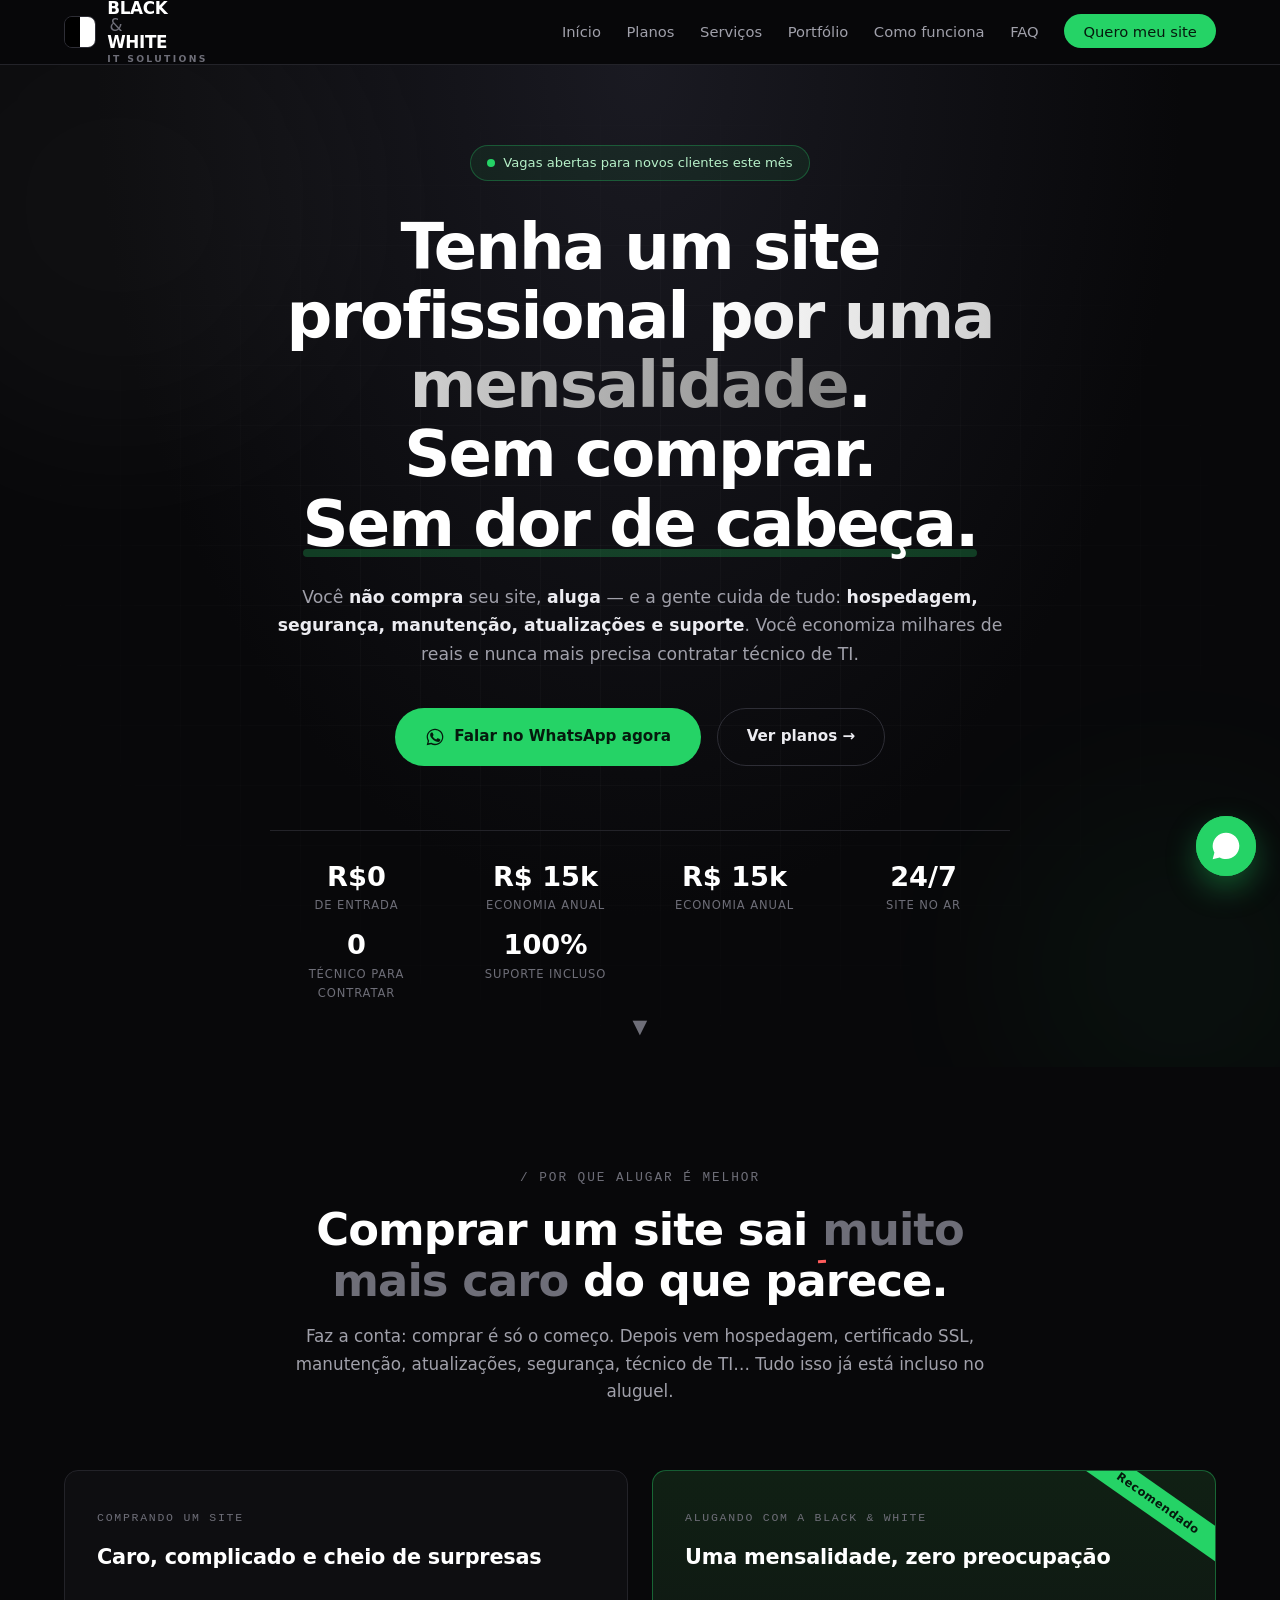
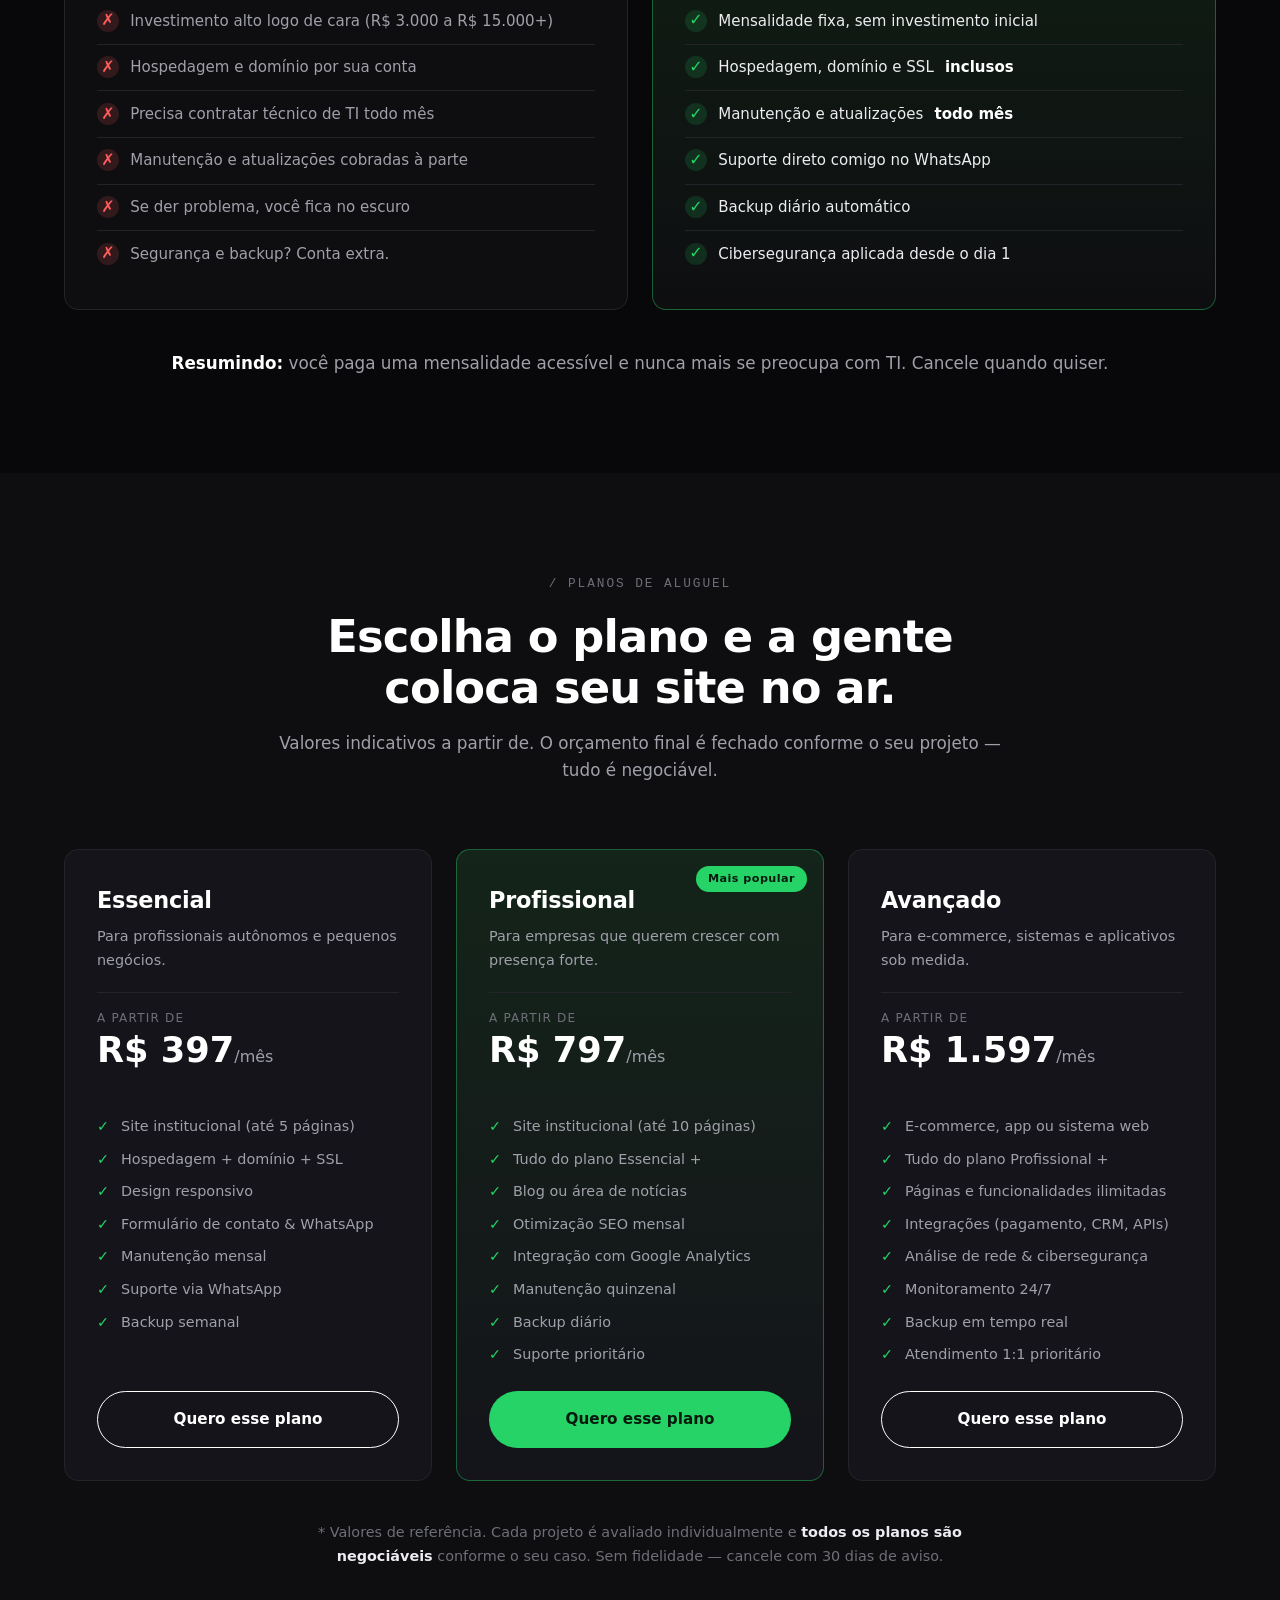
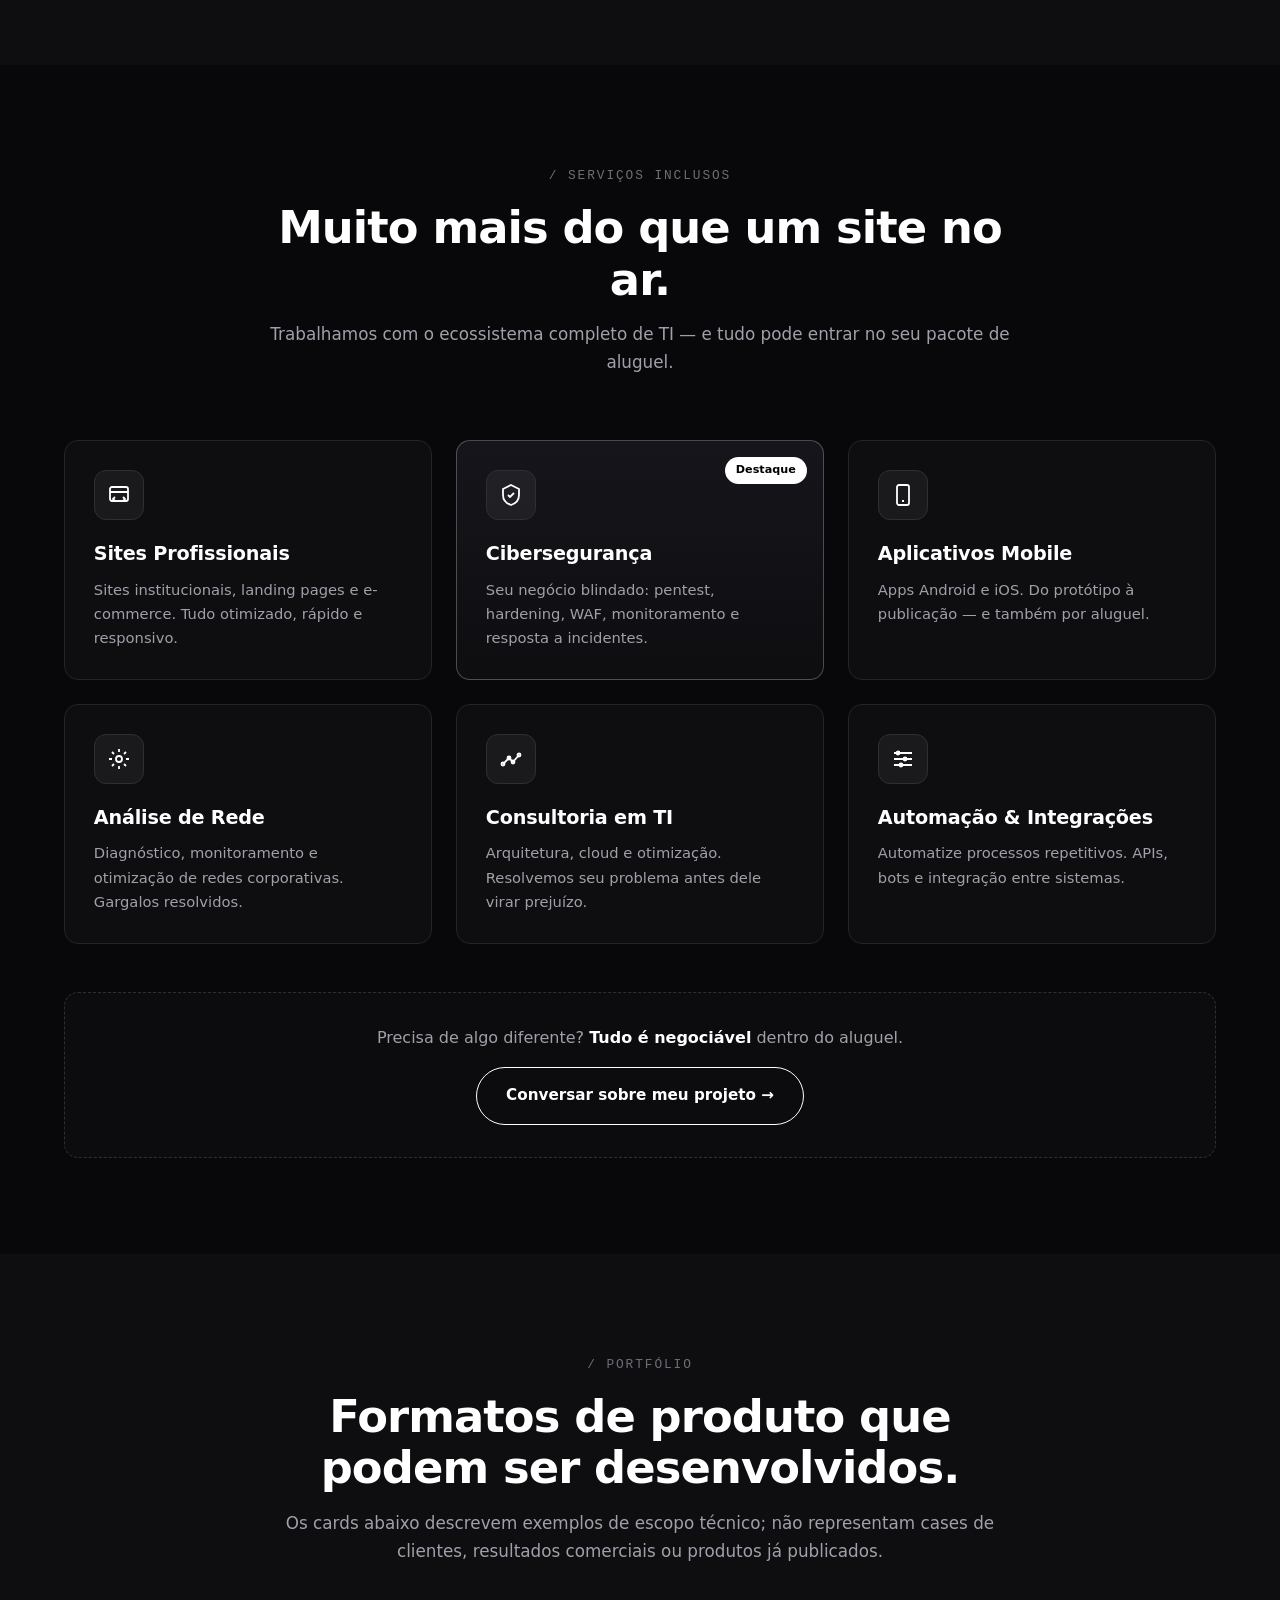
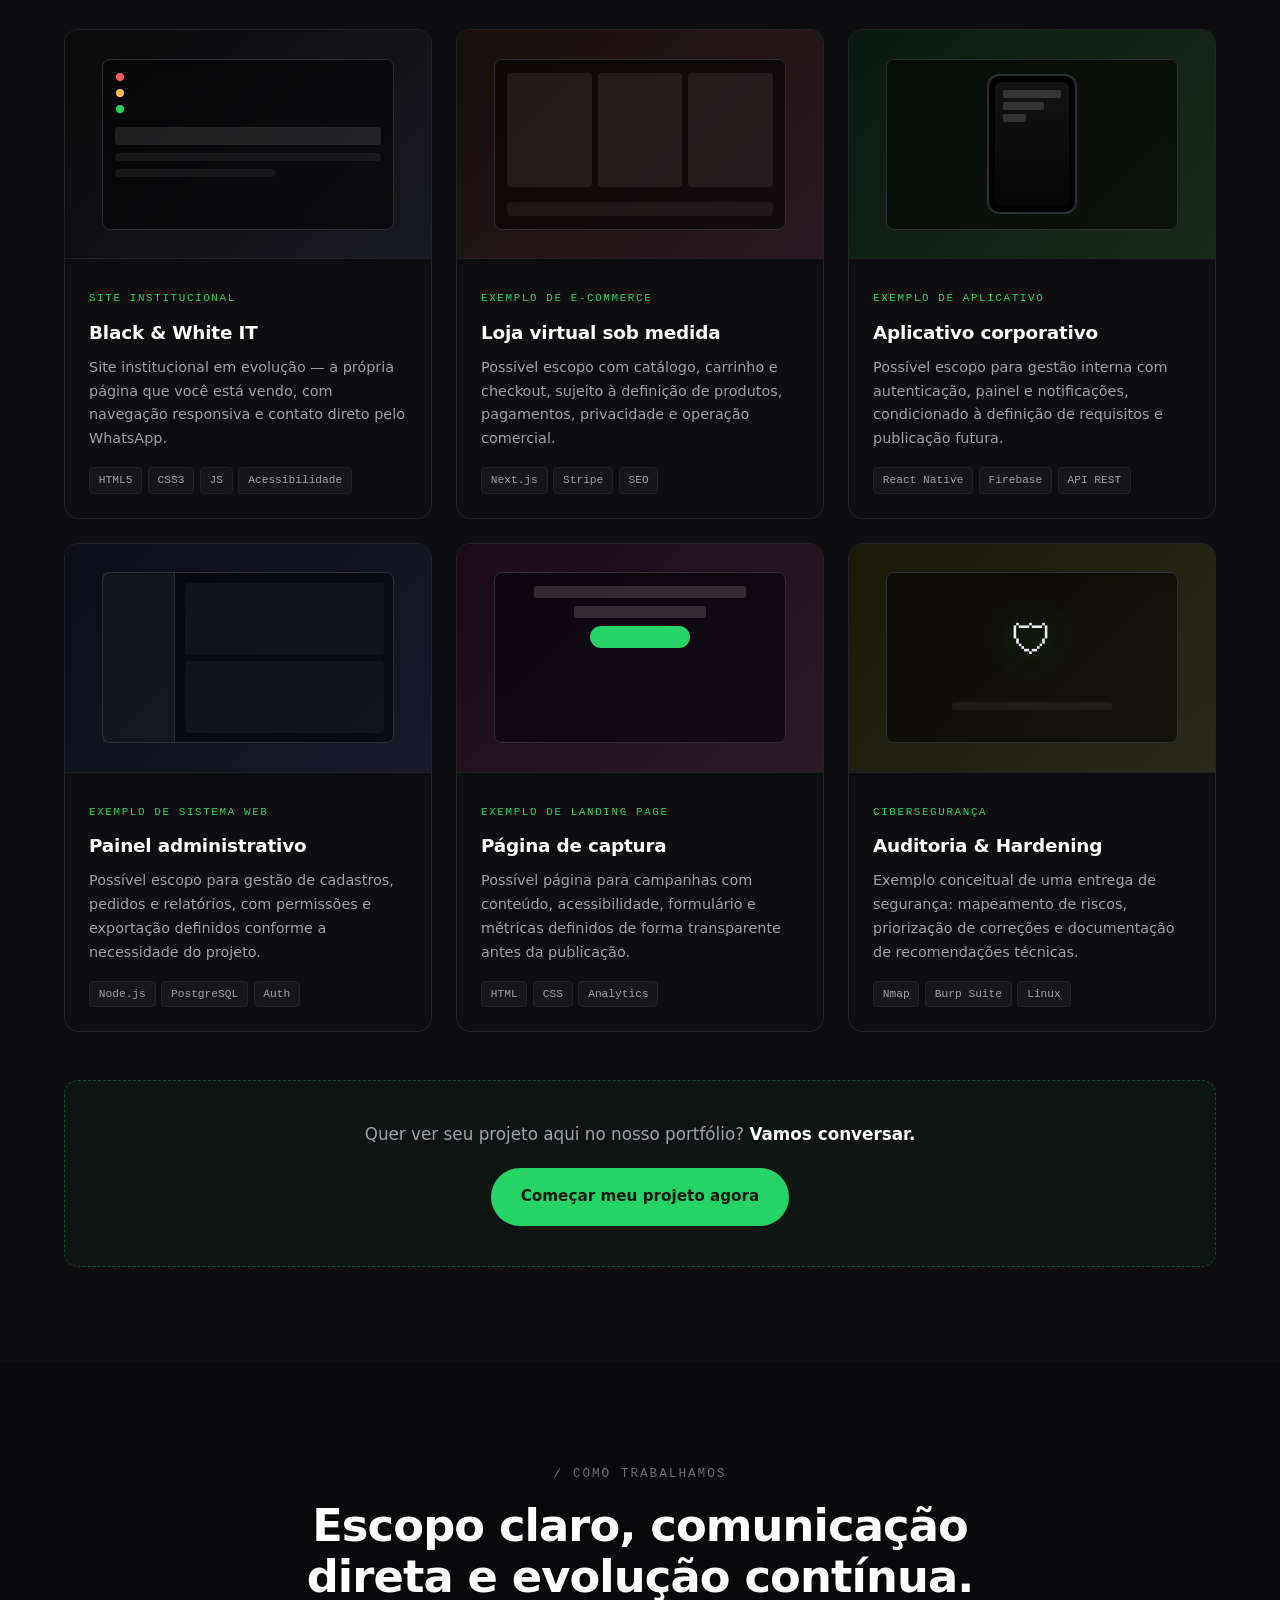
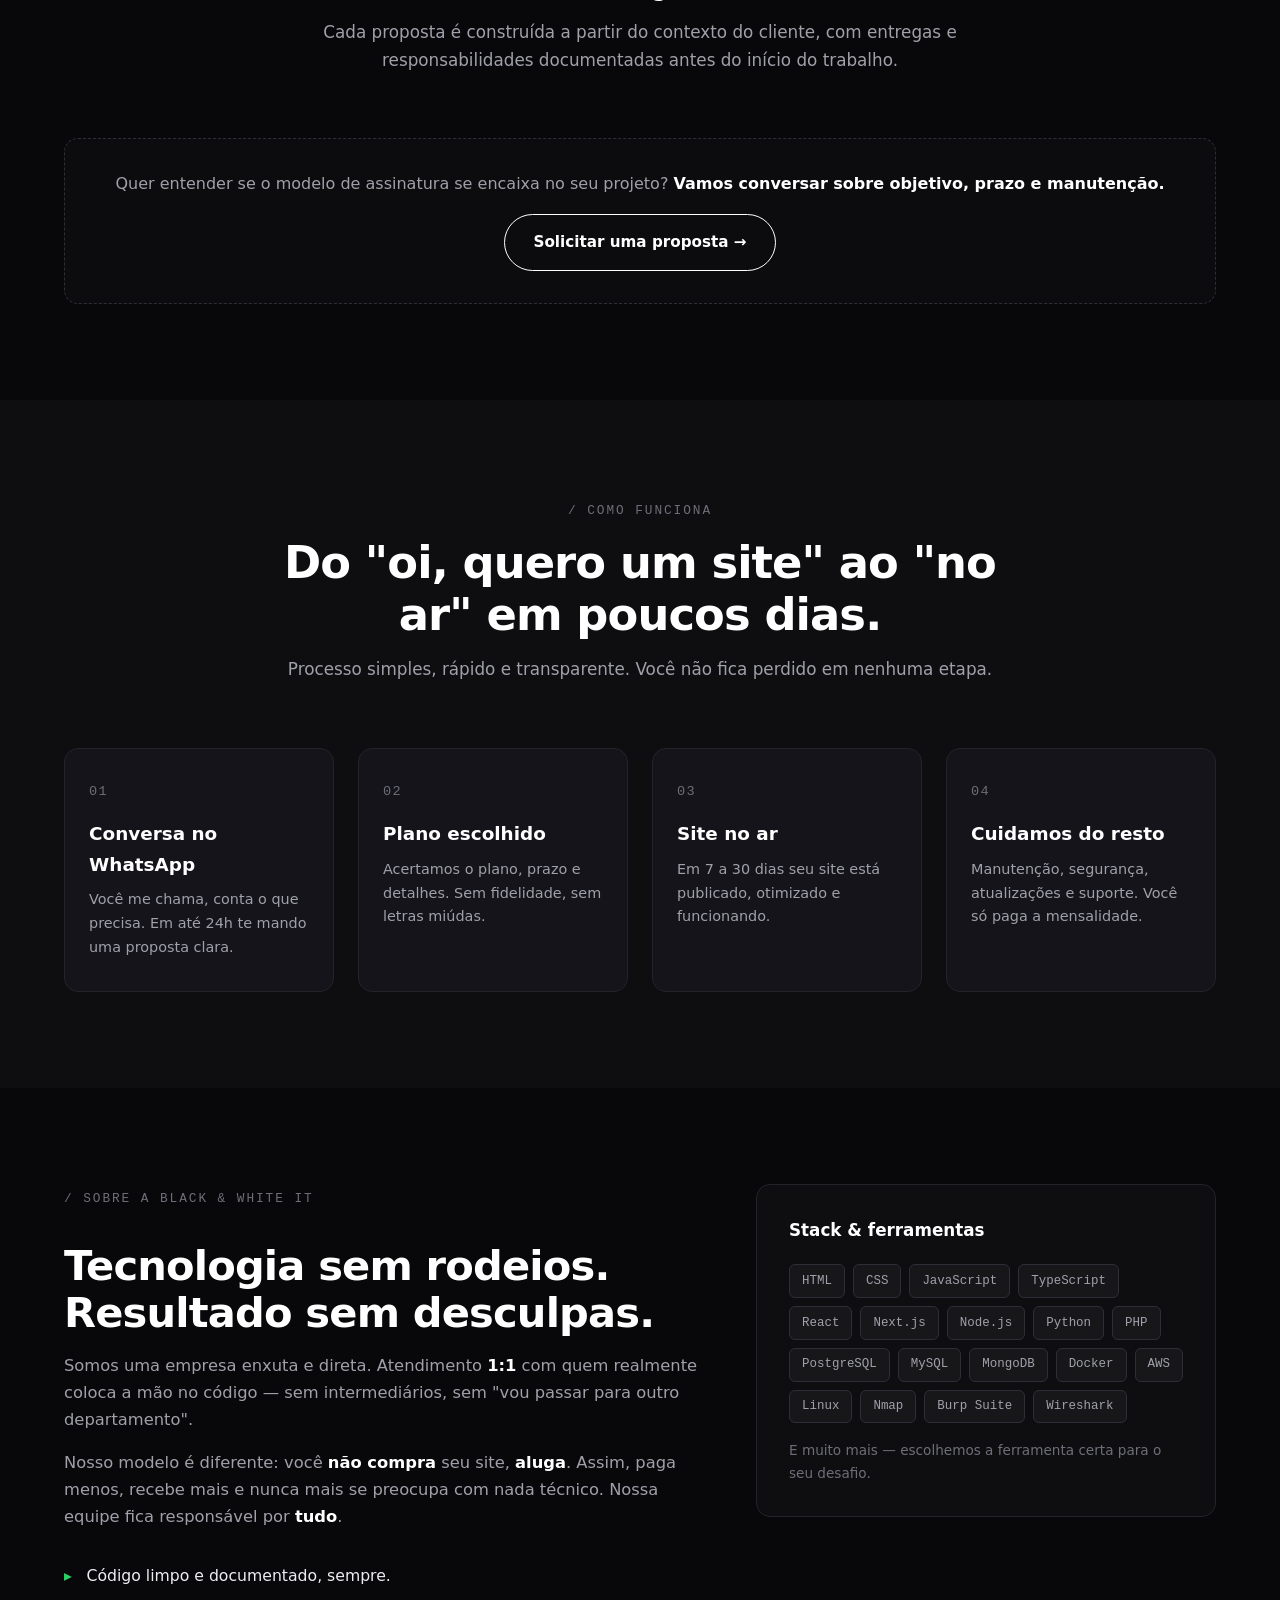
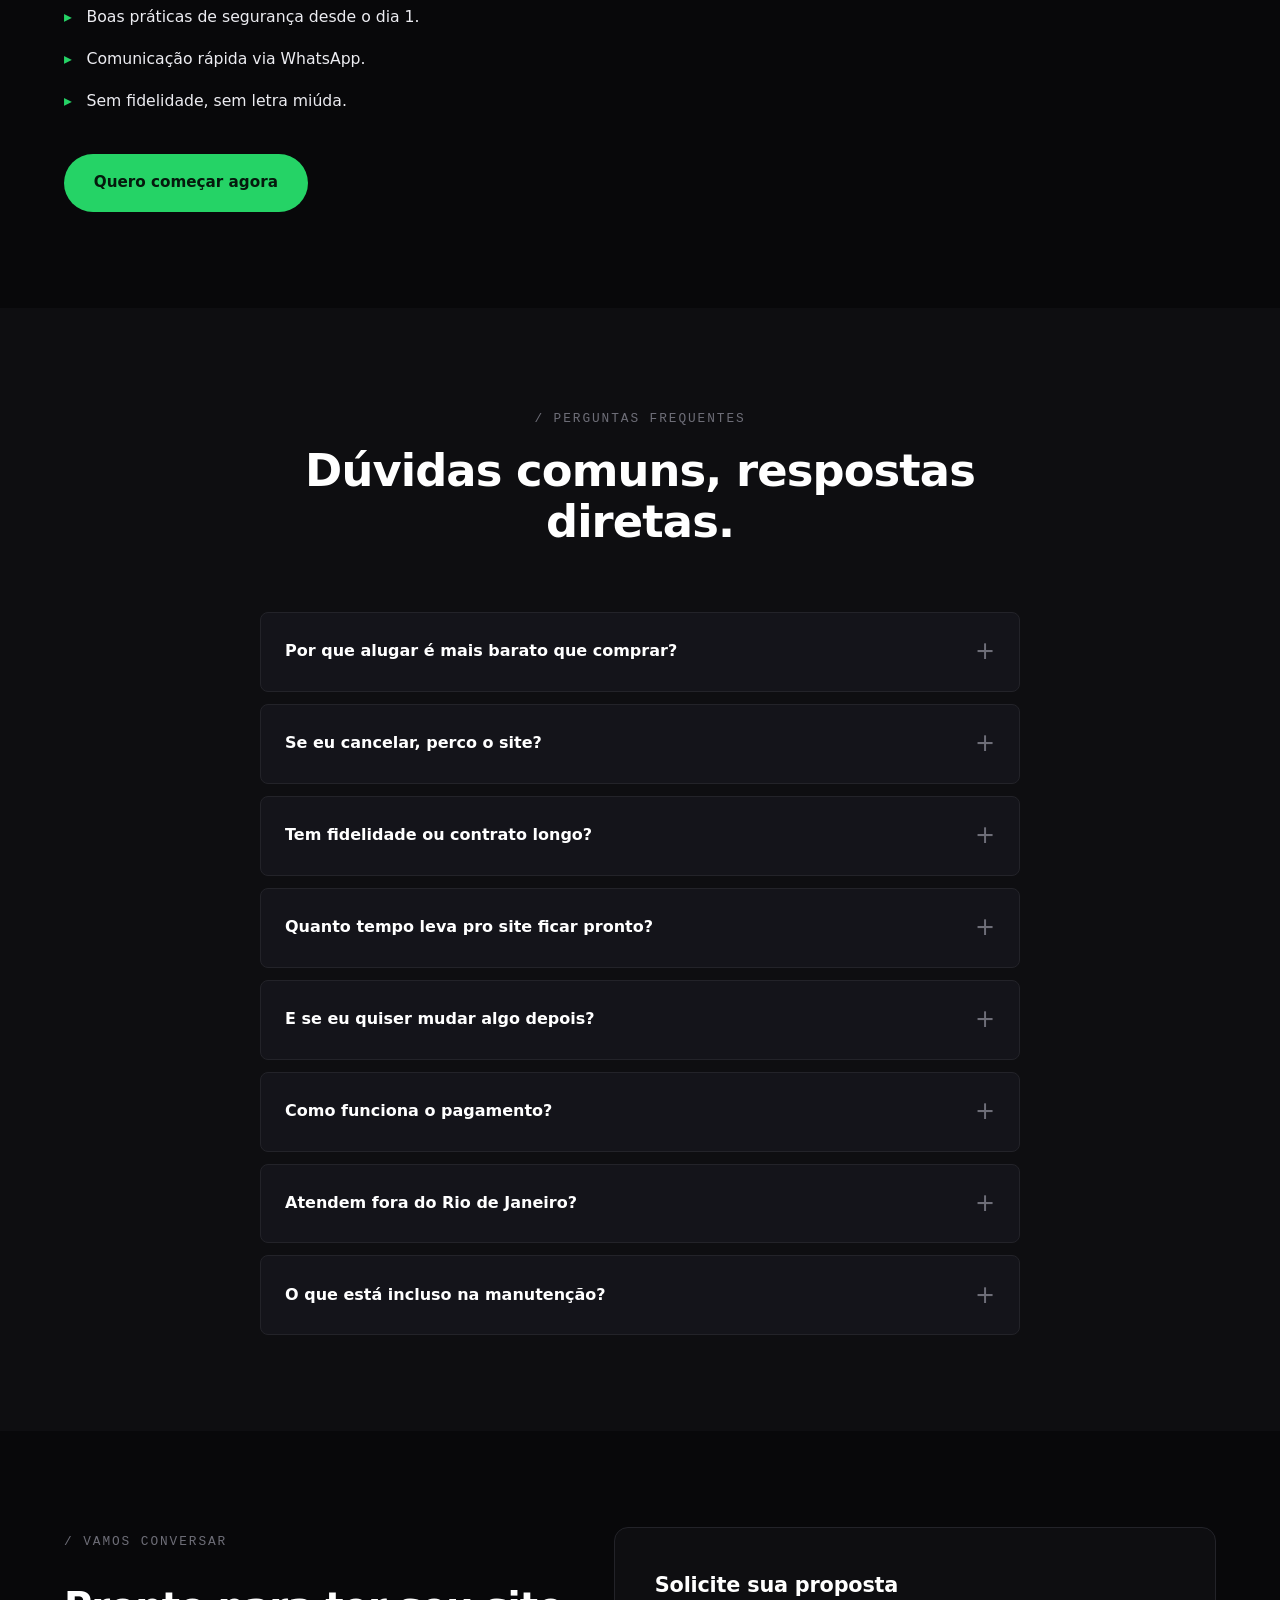
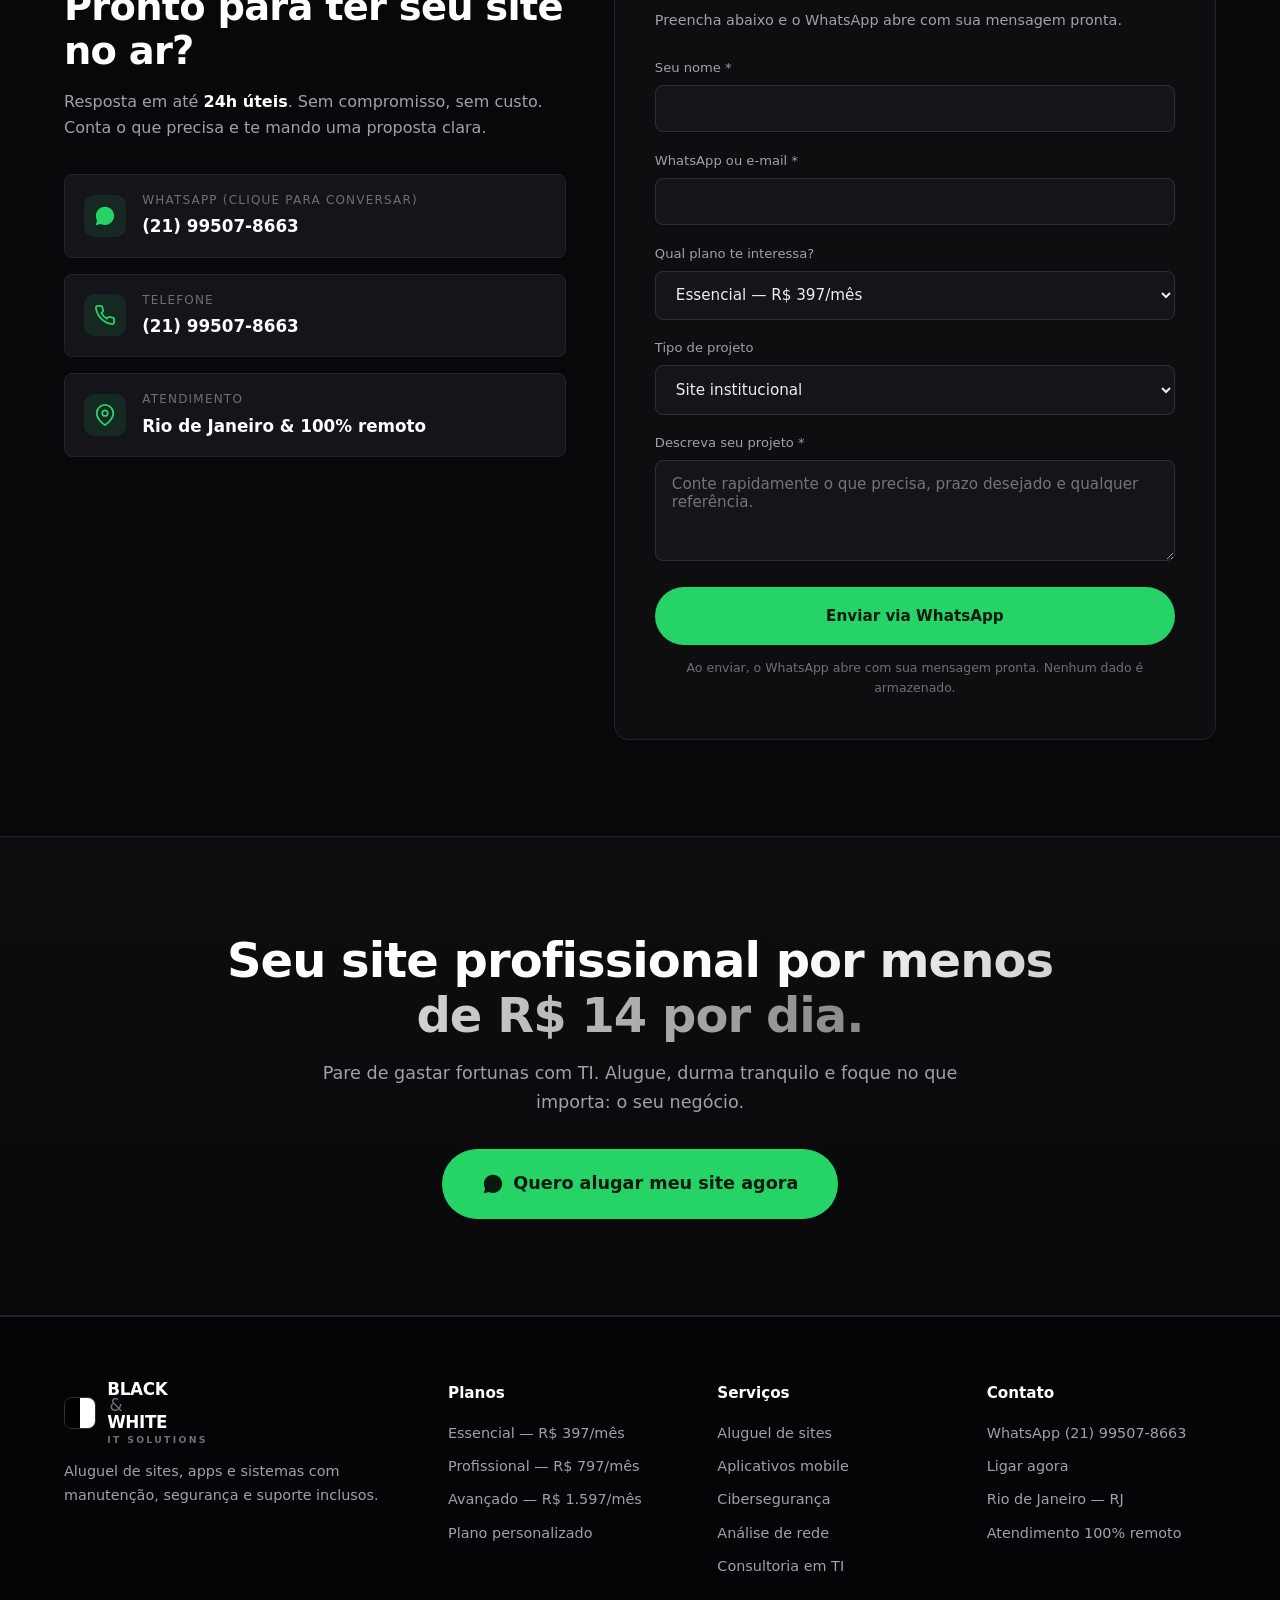
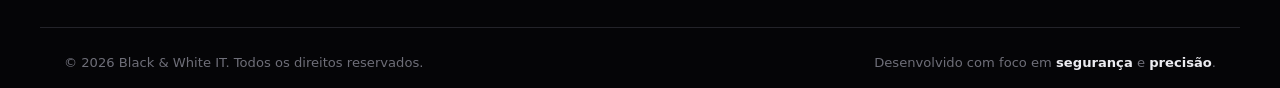
==== commit fa09efe8: "seo: adicionar og:image com dimensoes" ====
--- a/index.html
+++ b/index.html
@@ -6,11 +6,19 @@
   <meta name="description" content="Aluguel de sites, aplicativos e sistemas com manutenção, segurança e suporte inclusos. Pague mensal, esqueça dor de cabeça técnica. Black & White IT.">
   <meta name="keywords" content="aluguel de site, site por assinatura, manutenção de site, criação de sites, cibersegurança, aplicativos, Rio de Janeiro">
   <meta name="theme-color" content="#000000">
-    <meta http-equiv="Content-Security-Policy" content="default-src 'self'; script-src 'self'; style-src 'self' 'unsafe-inline' https://fonts.googleapis.com; font-src https://fonts.gstatic.com; img-src 'self' data:; connect-src 'self'; object-src 'none'; base-uri 'self'; form-action 'self' https://wa.me https://api.whatsapp.com; frame-src 'none'; upgrade-insecure-requests; require-trusted-types-for 'script'">
+  <meta name="author" content="Black & White IT">
+  <meta name="robots" content="index, follow, max-image-preview:large">
+  <link rel="canonical" href="https://blackandwhiteit.com.br/">
+  <meta http-equiv="Content-Security-Policy" content="default-src 'self'; script-src 'self'; style-src 'self' 'unsafe-inline' https://fonts.googleapis.com; font-src https://fonts.gstatic.com; img-src 'self' data:; connect-src 'self'; object-src 'none'; base-uri 'self'; form-action 'self' https://wa.me https://api.whatsapp.com; frame-src 'none'; upgrade-insecure-requests; require-trusted-types-for 'script'">
   <meta property="og:title" content="Black & White IT | Aluguel de Sites e Apps com Tudo Incluso">
   <meta property="og:description" content="Seu site ou app no ar pagando mensal. Manutenção, segurança e suporte inclusos. Sem contratar técnico de TI.">
   <meta property="og:type" content="website">
   <meta property="og:locale" content="pt_BR">
+  <meta property="og:site_name" content="Black & White IT">
+  <meta property="og:url" content="https://blackandwhiteit.com.br/">
+  <meta property="og:image" content="https://blackandwhiteit.com.br/og-image.png">
+  <meta property="og:image:width" content="1200">
+  <meta property="og:image:height" content="630">
   <title>Black & White IT | Aluguel de Sites, Apps e Sistemas com Tudo Incluso</title>
   <link rel="preconnect" href="https://fonts.googleapis.com">
   <link rel="preconnect" href="https://fonts.gstatic.com" crossorigin>
@@ -80,6 +88,8 @@
     </div>
     <ul class="hero-stats" aria-label="Diferenciais">
       <li><strong>R$0</strong><span>De entrada</span></li>
+      <li><strong>R$ 15k</strong><span>Economia anual</span></li>
+      <li><strong>R$ 15k</strong><span>Economia anual</span></li>
       <li><strong>24/7</strong><span>Site no ar</span></li>
       <li><strong>0</strong><span>Técnico para contratar</span></li>
       <li><strong>100%</strong><span>Suporte incluso</span></li>
@@ -148,7 +158,7 @@
           <p>Para profissionais autônomos e pequenos negócios.</p>
           <div class="plan-price">
             <small>a partir de</small>
-            <strong>R$ 149<span>/mês</span></strong>
+            <strong>R$ 397<span>/mês</span></strong>
           </div>
         </header>
         <ul class="plan-features">
@@ -169,7 +179,7 @@
           <p>Para empresas que querem crescer com presença forte.</p>
           <div class="plan-price">
             <small>a partir de</small>
-            <strong>R$ 299<span>/mês</span></strong>
+            <strong>R$ 797<span>/mês</span></strong>
           </div>
         </header>
         <ul class="plan-features">
@@ -190,7 +200,7 @@
           <p>Para e-commerce, sistemas e aplicativos sob medida.</p>
           <div class="plan-price">
             <small>a partir de</small>
-            <strong>R$ 599<span>/mês</span></strong>
+            <strong>R$ 1.597<span>/mês</span></strong>
           </div>
         </header>
         <ul class="plan-features">
@@ -582,9 +592,9 @@
       <label>
         <span>Qual plano te interessa?</span>
         <select name="plano">
-          <option>Essencial — R$ 149/mês</option>
-          <option>Profissional — R$ 299/mês</option>
-          <option>Avançado — R$ 599/mês</option>
+          <option>Essencial — R$ 397/mês</option>
+          <option>Profissional — R$ 797/mês</option>
+          <option>Avançado — R$ 1.597/mês</option>
           <option>Ainda não sei, quero conversar</option>
         </select>
       </label>
@@ -618,7 +628,7 @@
 <!-- ===== CTA FINAL ===== -->
 <section class="cta-final">
   <div class="container">
-    <h2>Seu site profissional <span class="text-gradient">por menos de R$ 5 por dia.</span></h2>
+    <h2>Seu site profissional <span class="text-gradient">por menos de R$ 14 por dia.</span></h2>
     <p>Pare de gastar fortunas com TI. Alugue, durma tranquilo e foque no que importa: o seu negócio.</p>
     <a href="https://wa.me/5521995078663?text=Ol%C3%A1%21%20Quero%20alugar%20meu%20site%20agora." target="_blank" rel="noopener noreferrer" class="btn btn-primary btn-large">
       <svg width="22" height="22" viewBox="0 0 24 24" fill="currentColor" aria-hidden="true"><path d="M17.5 14.4c-.3-.1-1.7-.8-2-.9-.3-.1-.5-.1-.7.1-.2.3-.7.9-.9 1.1-.2.2-.3.2-.6.1-.3-.1-1.2-.4-2.3-1.4-.8-.7-1.4-1.7-1.6-2-.2-.3 0-.4.1-.6.1-.1.3-.3.4-.5.1-.2.2-.3.3-.5.1-.2 0-.4 0-.5 0-.1-.7-1.6-.9-2.2-.2-.6-.5-.5-.7-.5h-.6c-.2 0-.5.1-.8.4-.3.3-1 1-1 2.5s1.1 2.9 1.2 3.1c.1.2 2.1 3.3 5.2 4.6.7.3 1.3.5 1.7.6.7.2 1.4.2 1.9.1.6-.1 1.7-.7 2-1.4.2-.7.2-1.2.2-1.4-.1-.1-.3-.2-.6-.3zM12 2C6.5 2 2 6.5 2 12c0 1.7.5 3.4 1.3 4.9L2 22l5.3-1.4c1.4.8 3 1.2 4.7 1.2 5.5 0 10-4.5 10-10S17.5 2 12 2z"/></svg>
@@ -643,9 +653,9 @@
     <div>
       <h4>Planos</h4>
       <ul>
-        <li><a href="#planos">Essencial — R$ 149/mês</a></li>
-        <li><a href="#planos">Profissional — R$ 299/mês</a></li>
-        <li><a href="#planos">Avançado — R$ 599/mês</a></li>
+        <li><a href="#planos">Essencial — R$ 397/mês</a></li>
+        <li><a href="#planos">Profissional — R$ 797/mês</a></li>
+        <li><a href="#planos">Avançado — R$ 1.597/mês</a></li>
         <li><a href="#planos">Plano personalizado</a></li>
       </ul>
     </div>
@@ -670,7 +680,7 @@
     </div>
   </div>
   <div class="footer-bottom container">
-    <p>&copy; <span id="year"><noscript>2025</noscript></span> Black &amp; White IT. Todos os direitos reservados.</p>
+    <p>&copy; <span id="year"><noscript>2026</noscript></span> Black &amp; White IT. Todos os direitos reservados.</p>
     <p>Desenvolvido com foco em <strong>segurança</strong> e <strong>precisão</strong>.</p>
   </div>
 </footer>
--- a/css/style.css
+++ b/css/style.css
@@ -424,6 +424,7 @@
 .underline-accent {
   position: relative;
   white-space: nowrap;
+  z-index: 0;
 }
 
 .underline-accent::after {
@@ -1048,9 +1049,9 @@
 .mock-screen span:nth-child(3) { width: 40%; }
 
 .mock-dashboard {
-  flex-direction: row !important;
-  padding: 0 !important;
-  gap: 0 !important;
+  flex-direction: row;
+  padding: 0;
+  gap: 0;
 }
 
 .mock-sidebar {
@@ -1492,7 +1493,8 @@
 .contact-form select:focus {
   border-color: var(--white);
   background: #18181f;
-  outline: none;
+  outline: 2px solid var(--white);
+  outline-offset: 2px;
 }
 
 .contact-form textarea {
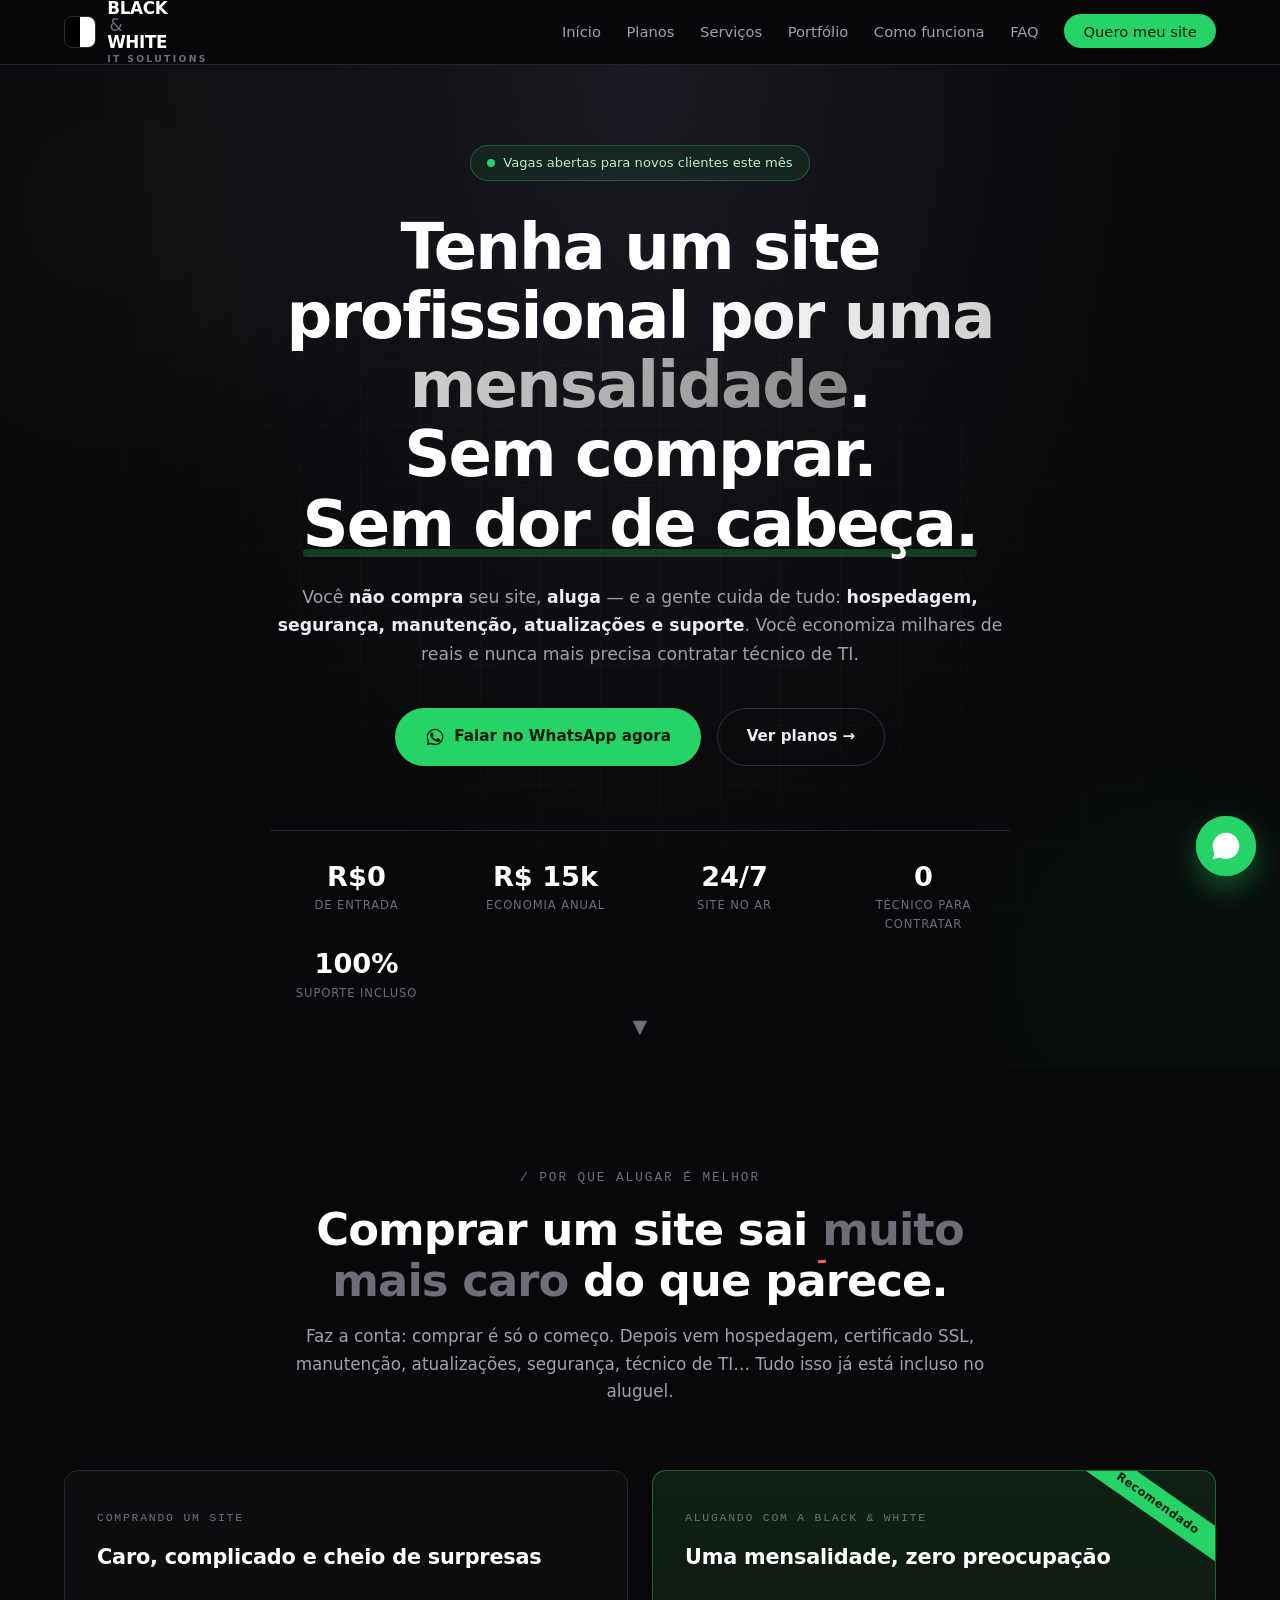
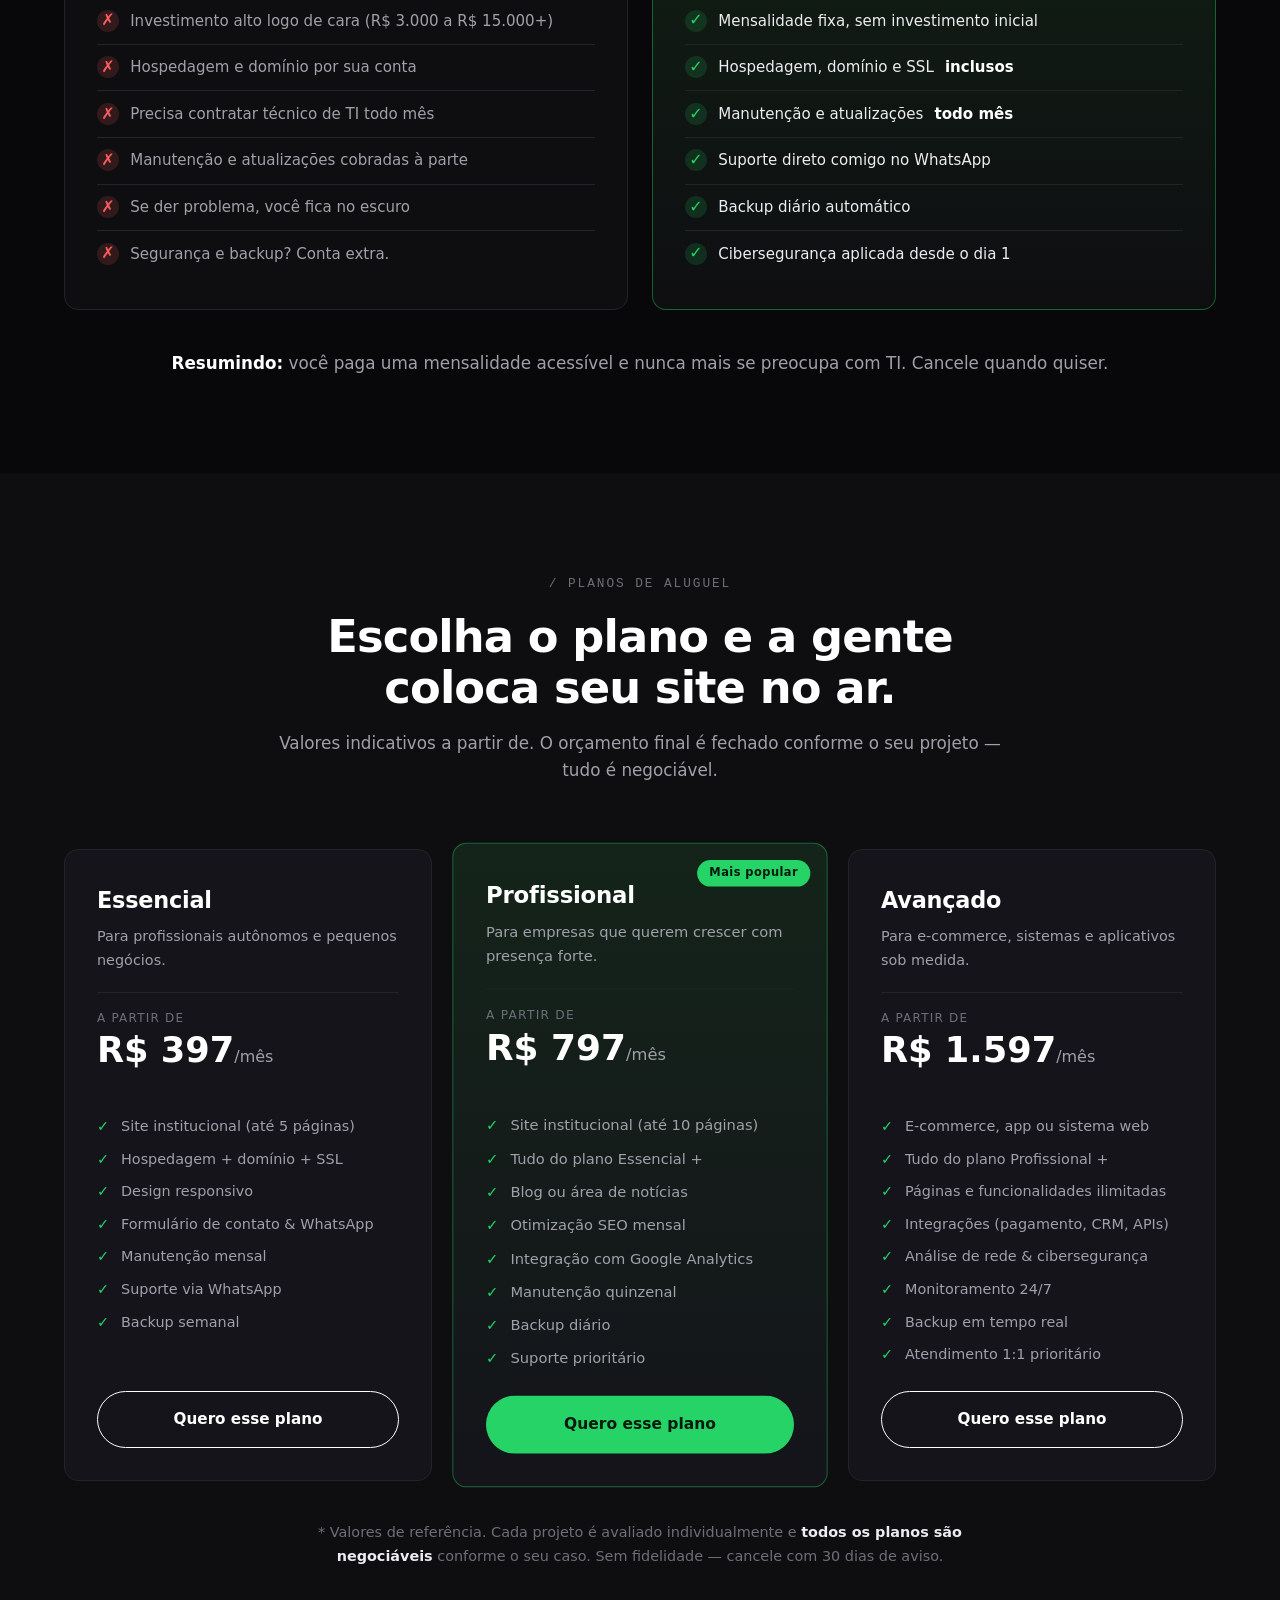
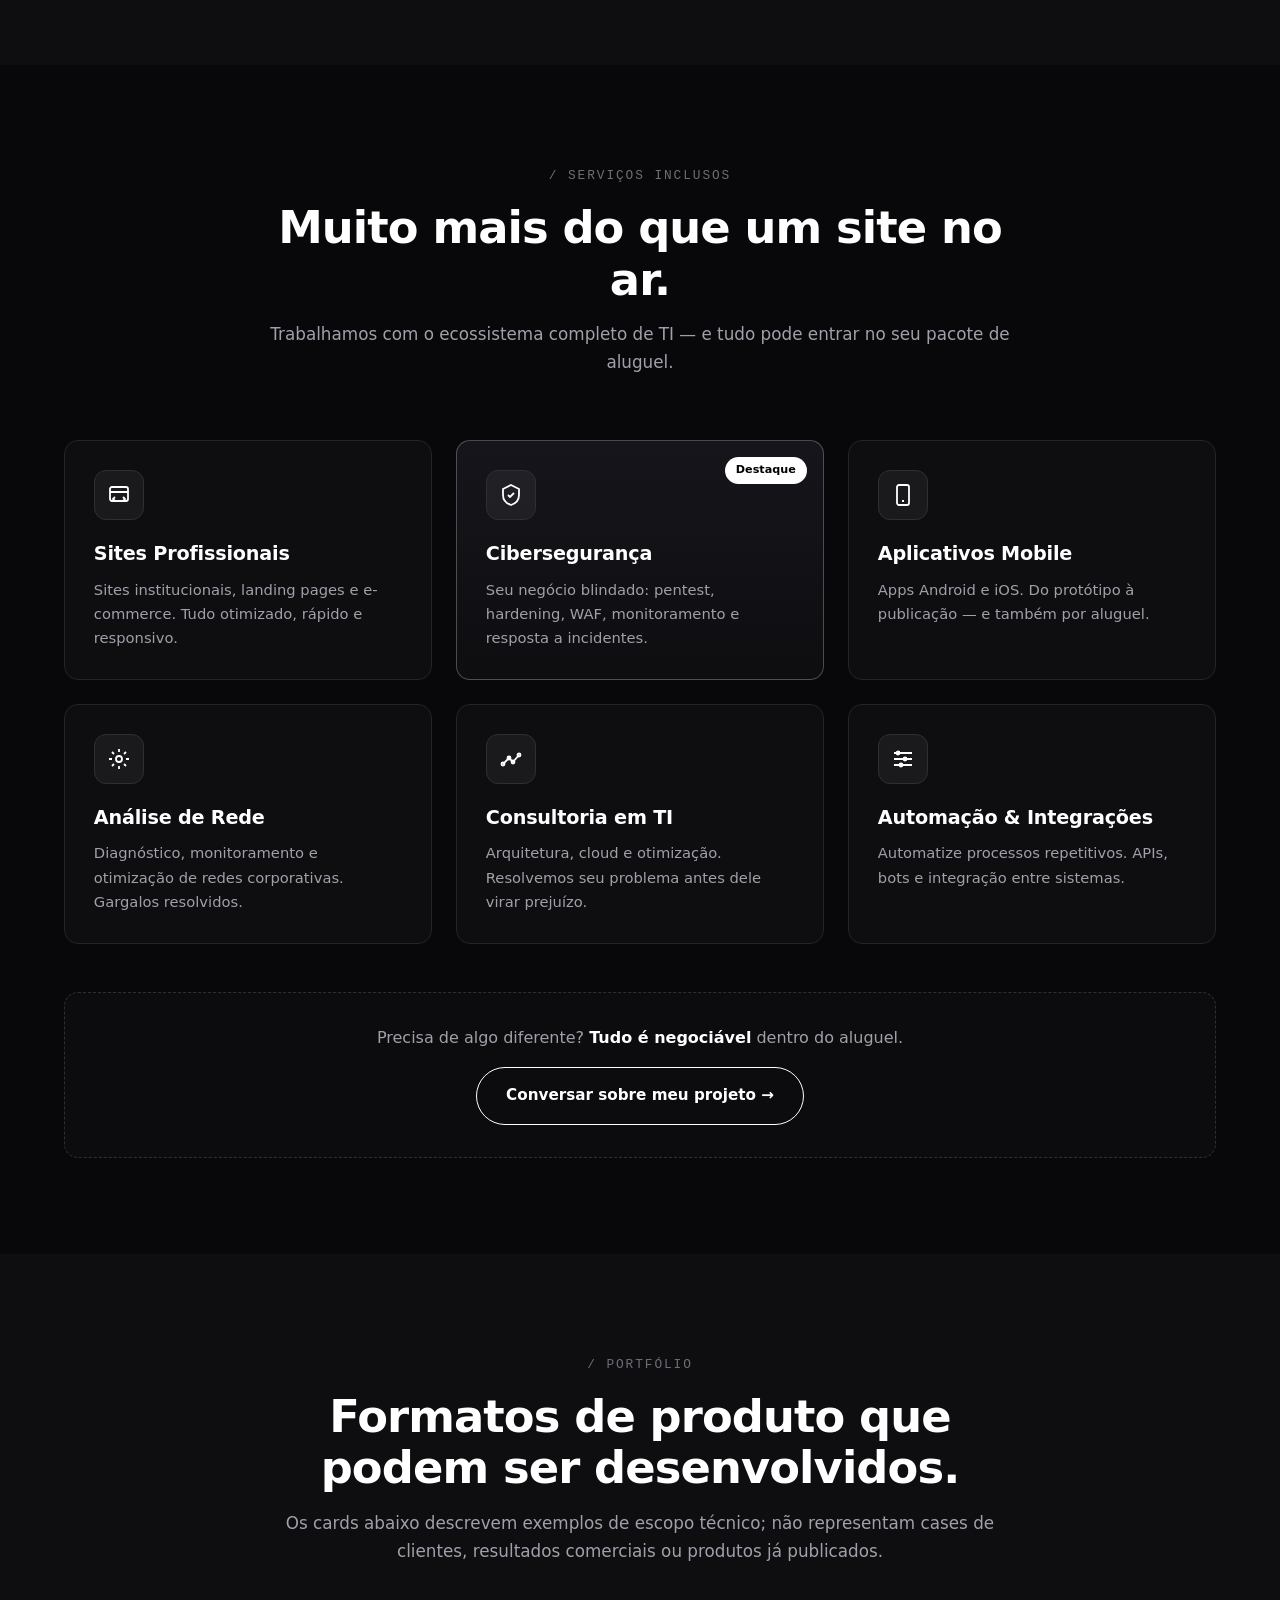
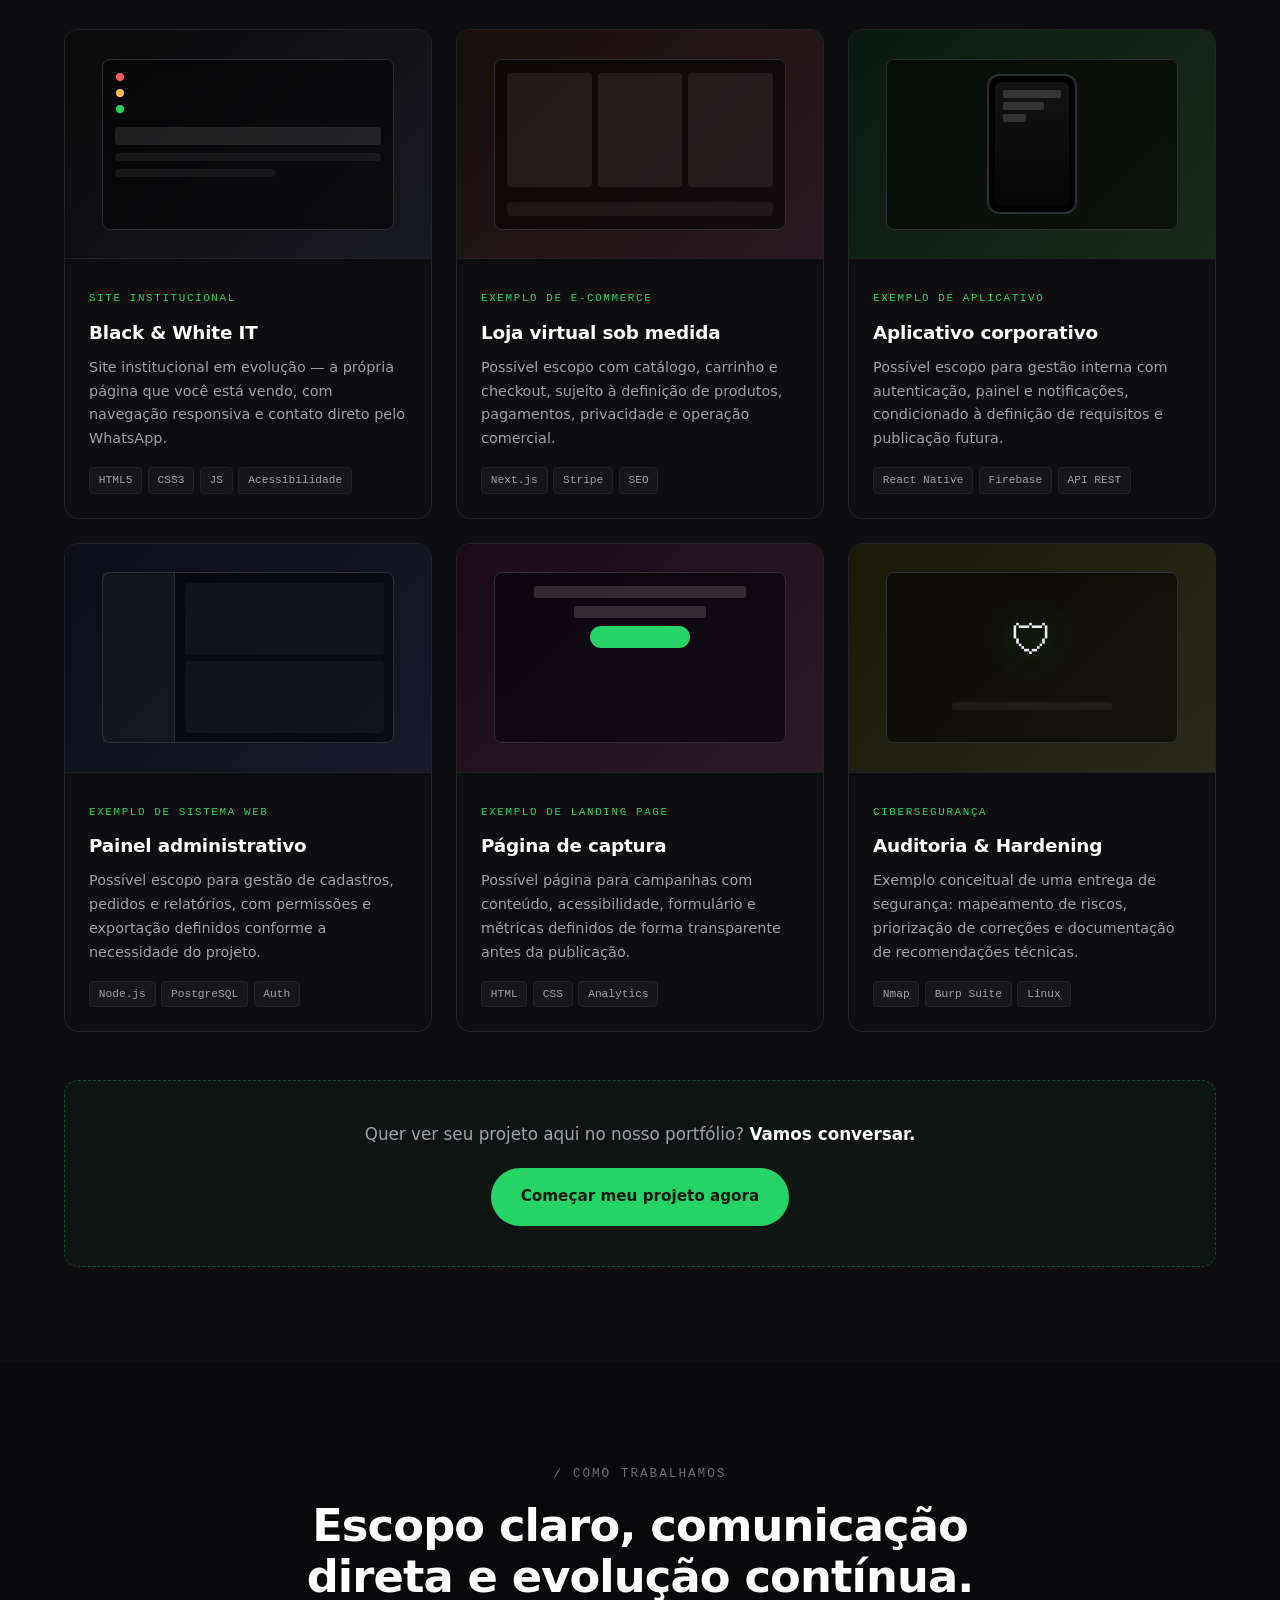
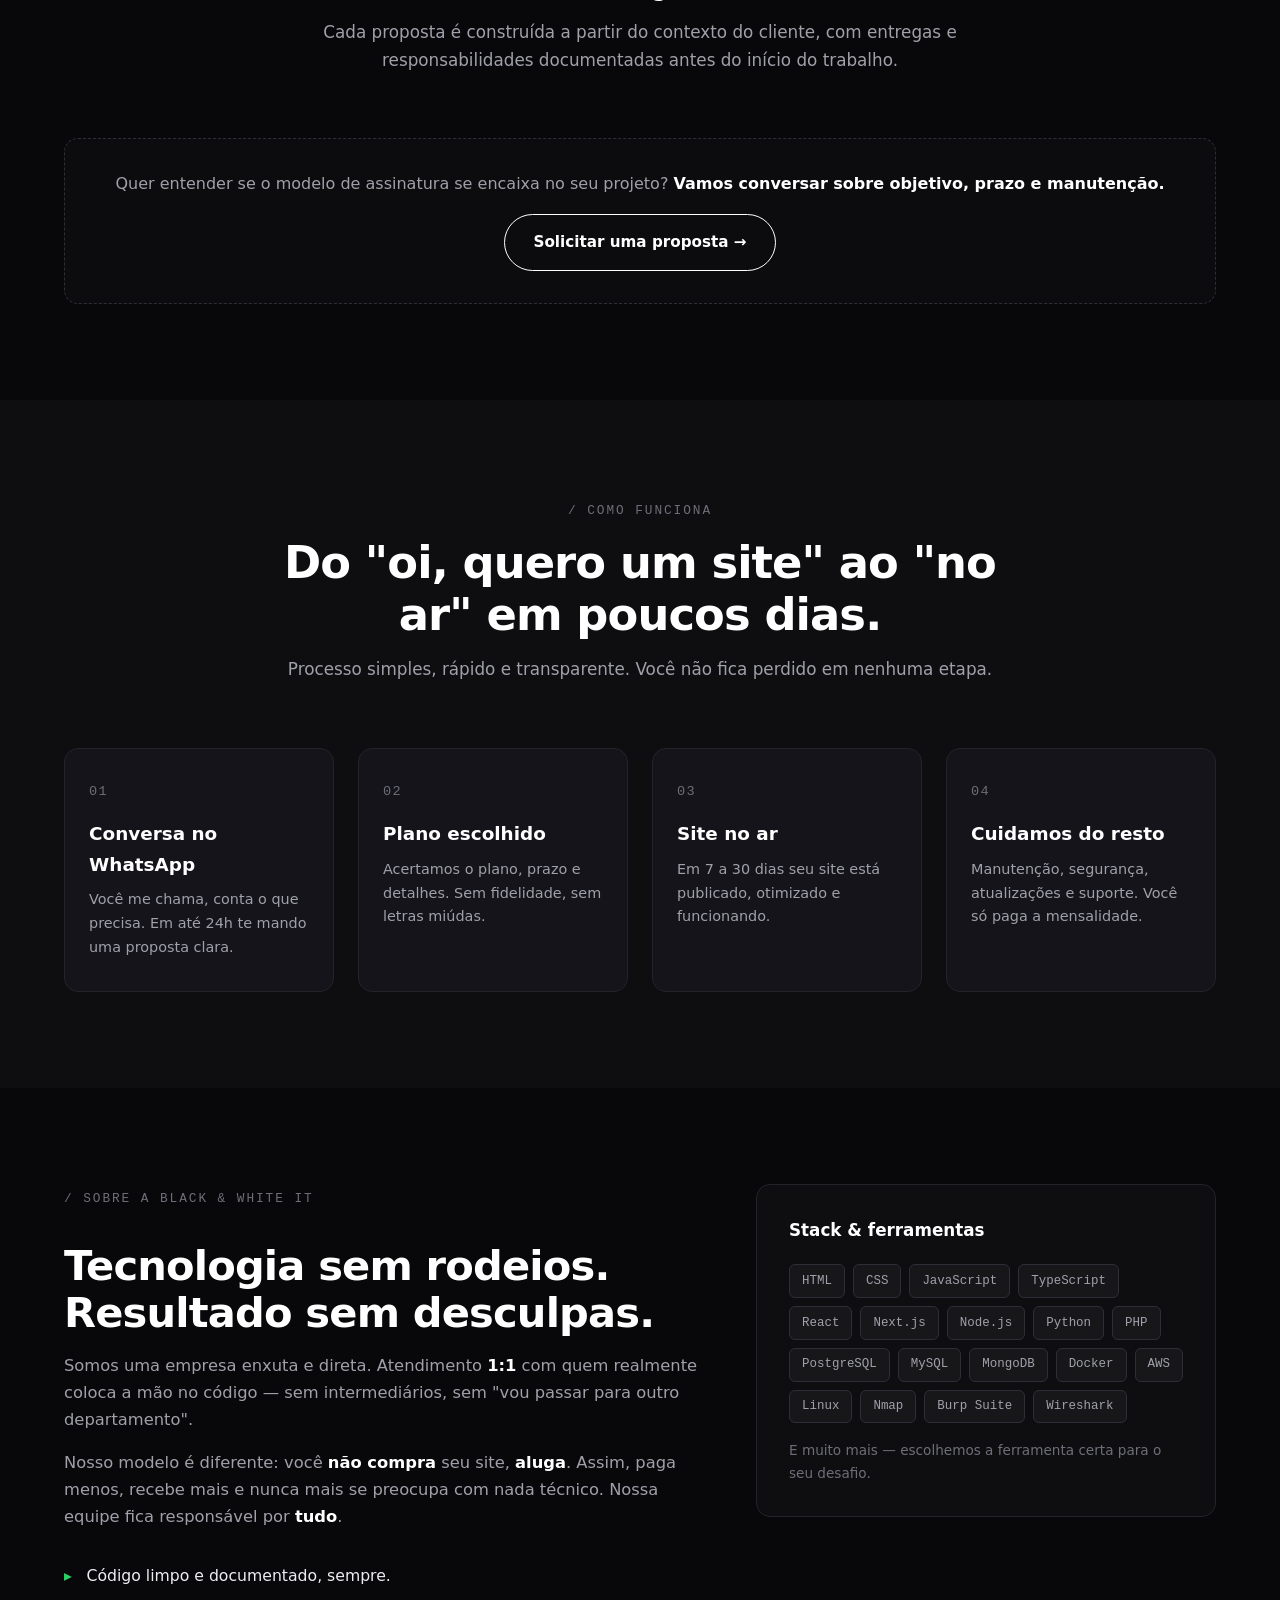
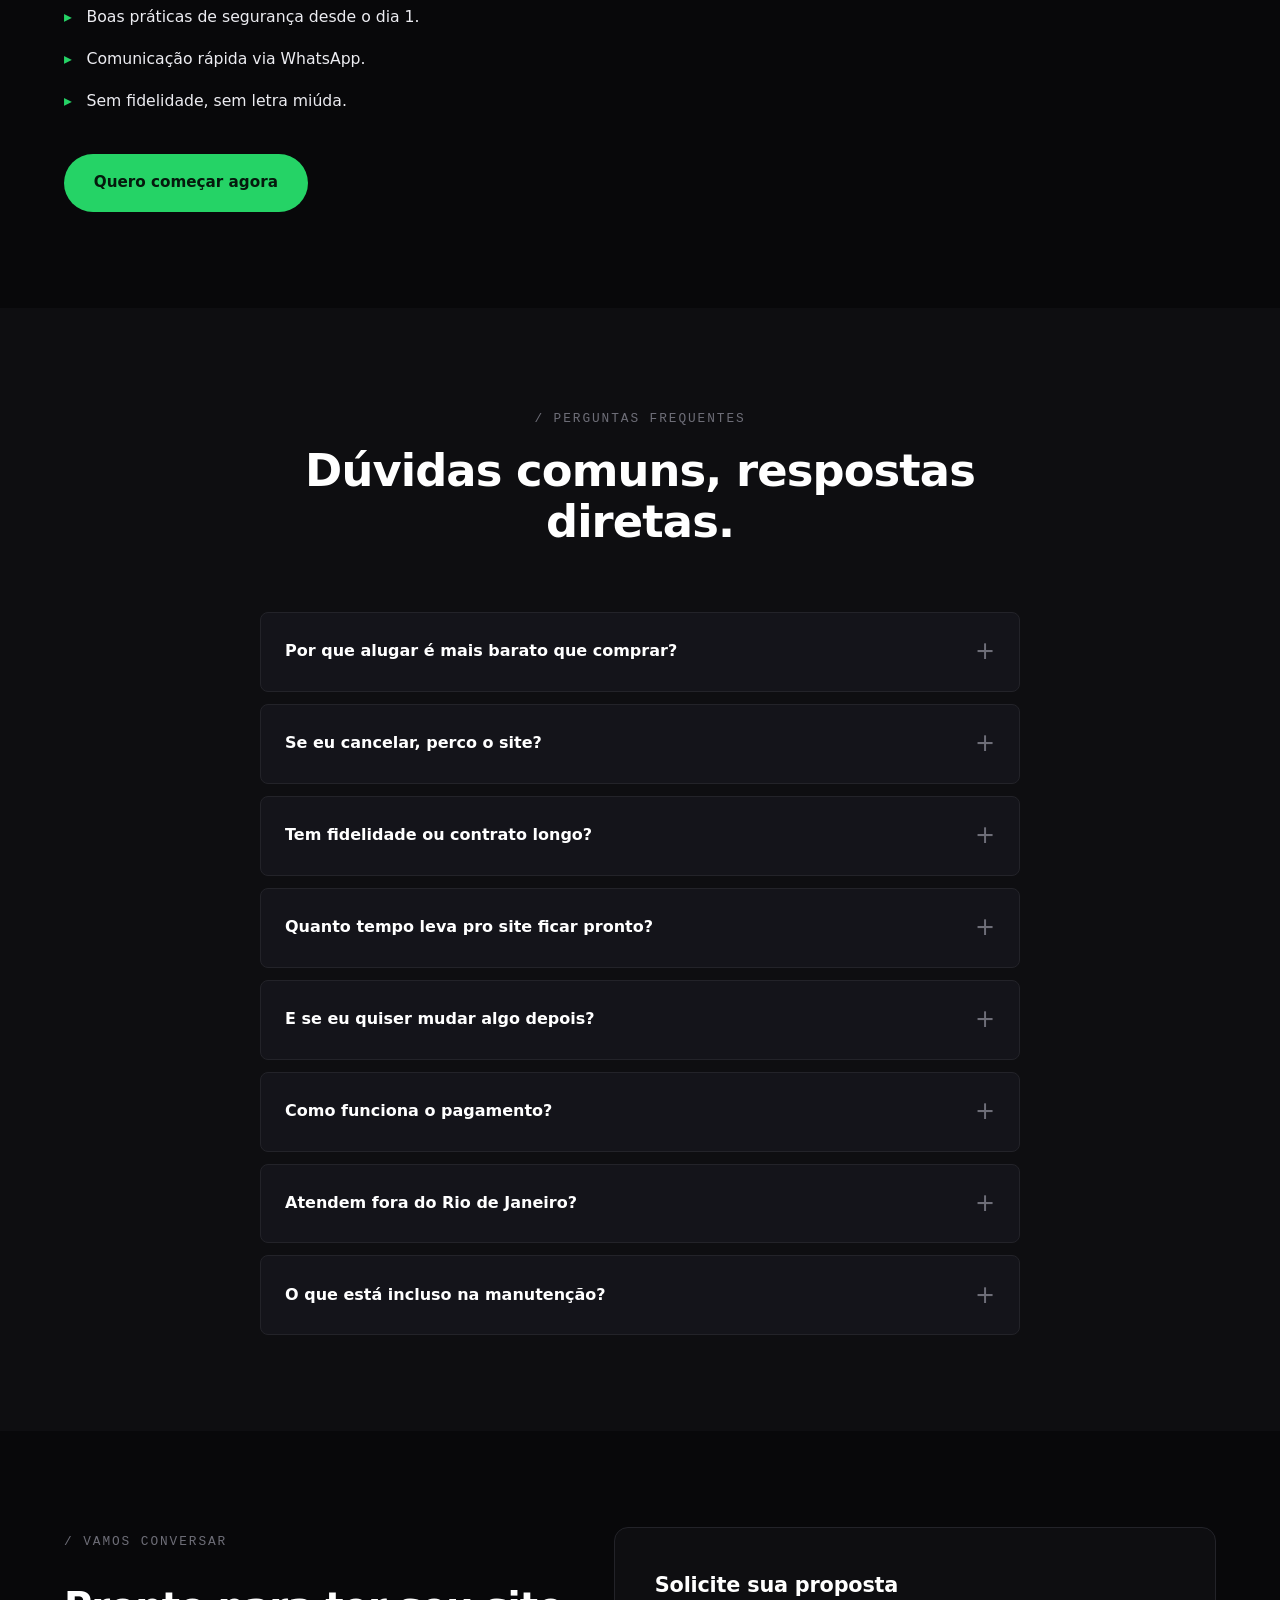
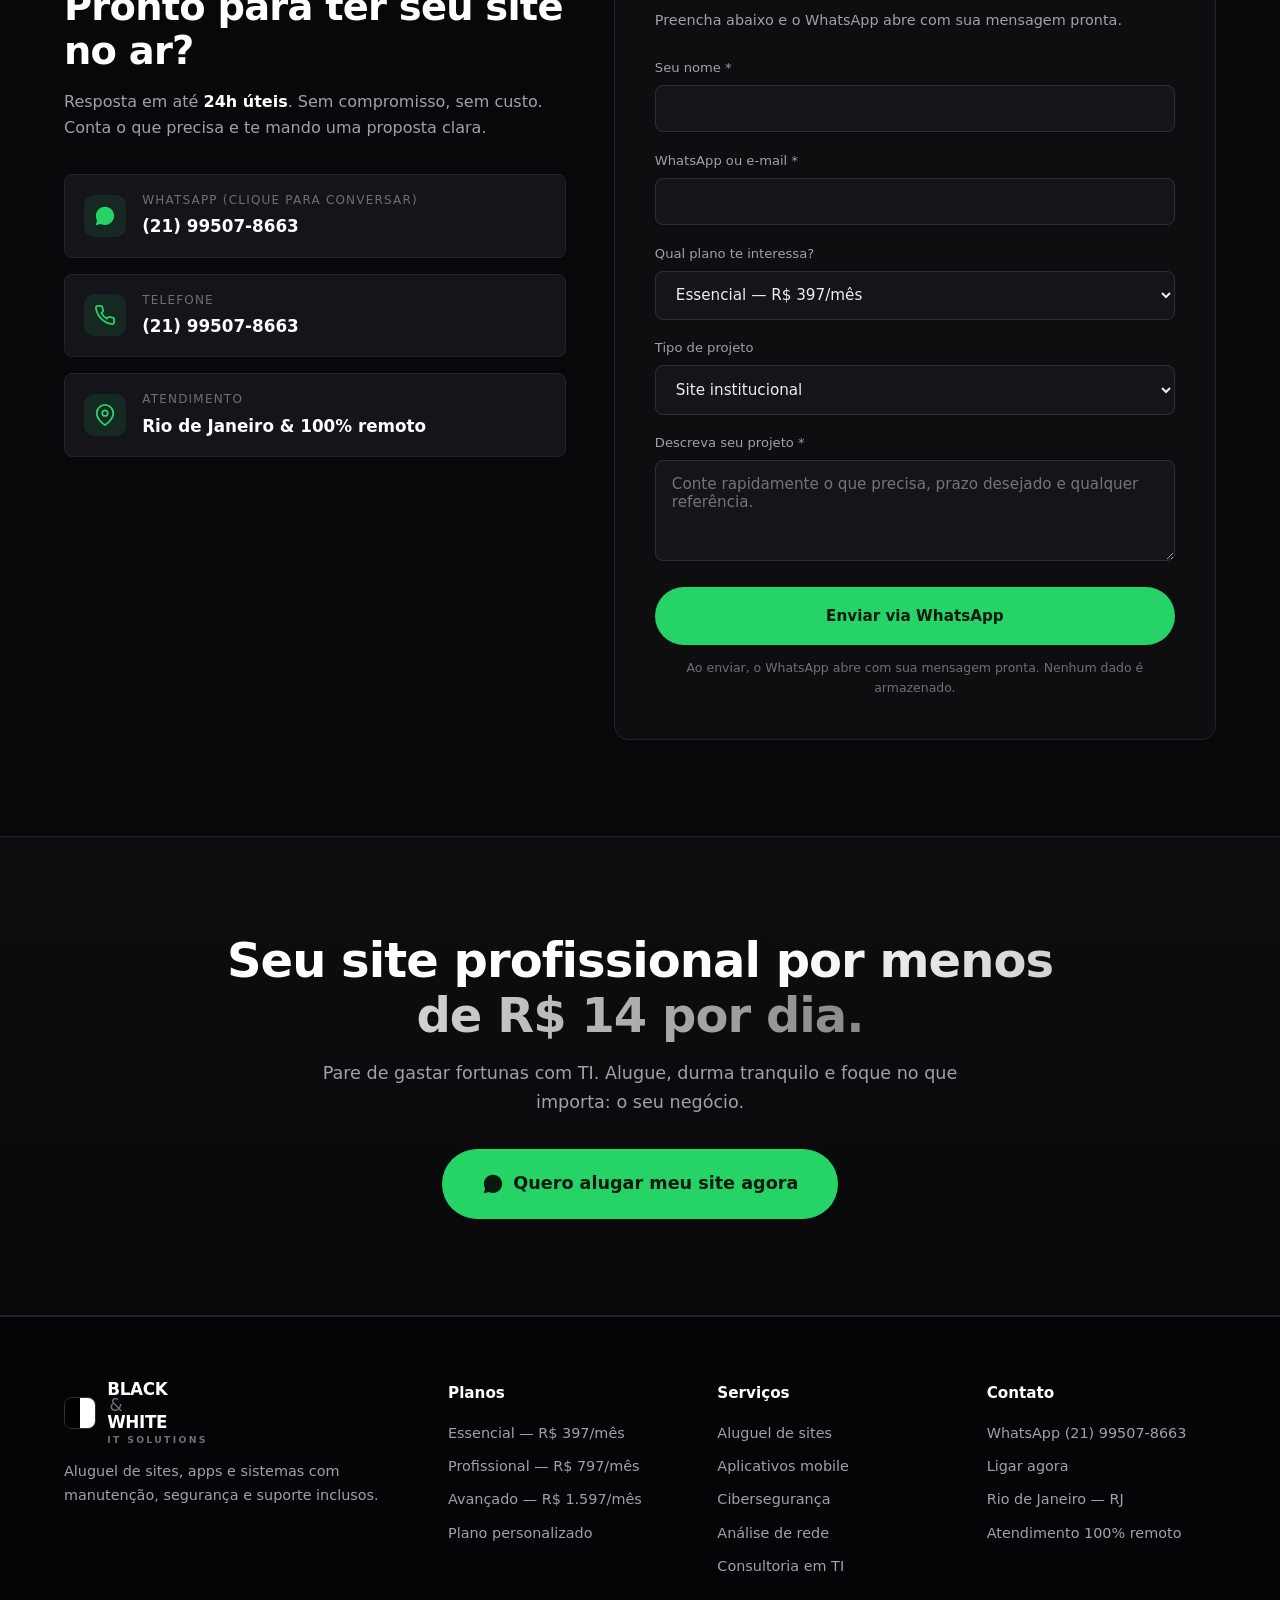
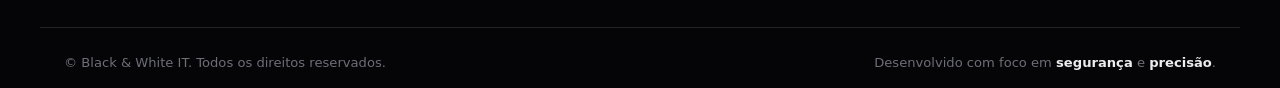
==== commit c590681a: "fix: adicionar campo oculto de timestamp anti-spam no formulario" ====
--- a/index.html
+++ b/index.html
@@ -88,7 +88,6 @@
     </div>
     <ul class="hero-stats" aria-label="Diferenciais">
       <li><strong>R$0</strong><span>De entrada</span></li>
-      <li><strong>R$ 15k</strong><span>Economia anual</span></li>
       <li><strong>R$ 15k</strong><span>Economia anual</span></li>
       <li><strong>24/7</strong><span>Site no ar</span></li>
       <li><strong>0</strong><span>Técnico para contratar</span></li>
@@ -619,6 +618,7 @@
         Enviar via WhatsApp
       </button>
       <small class="form-disclaimer">Ao enviar, o WhatsApp abre com sua mensagem pronta. Nenhum dado é armazenado.</small>
+          <input type="hidden" name="ts" id="formTs" value="">
     </form>
   </div>
 </section>
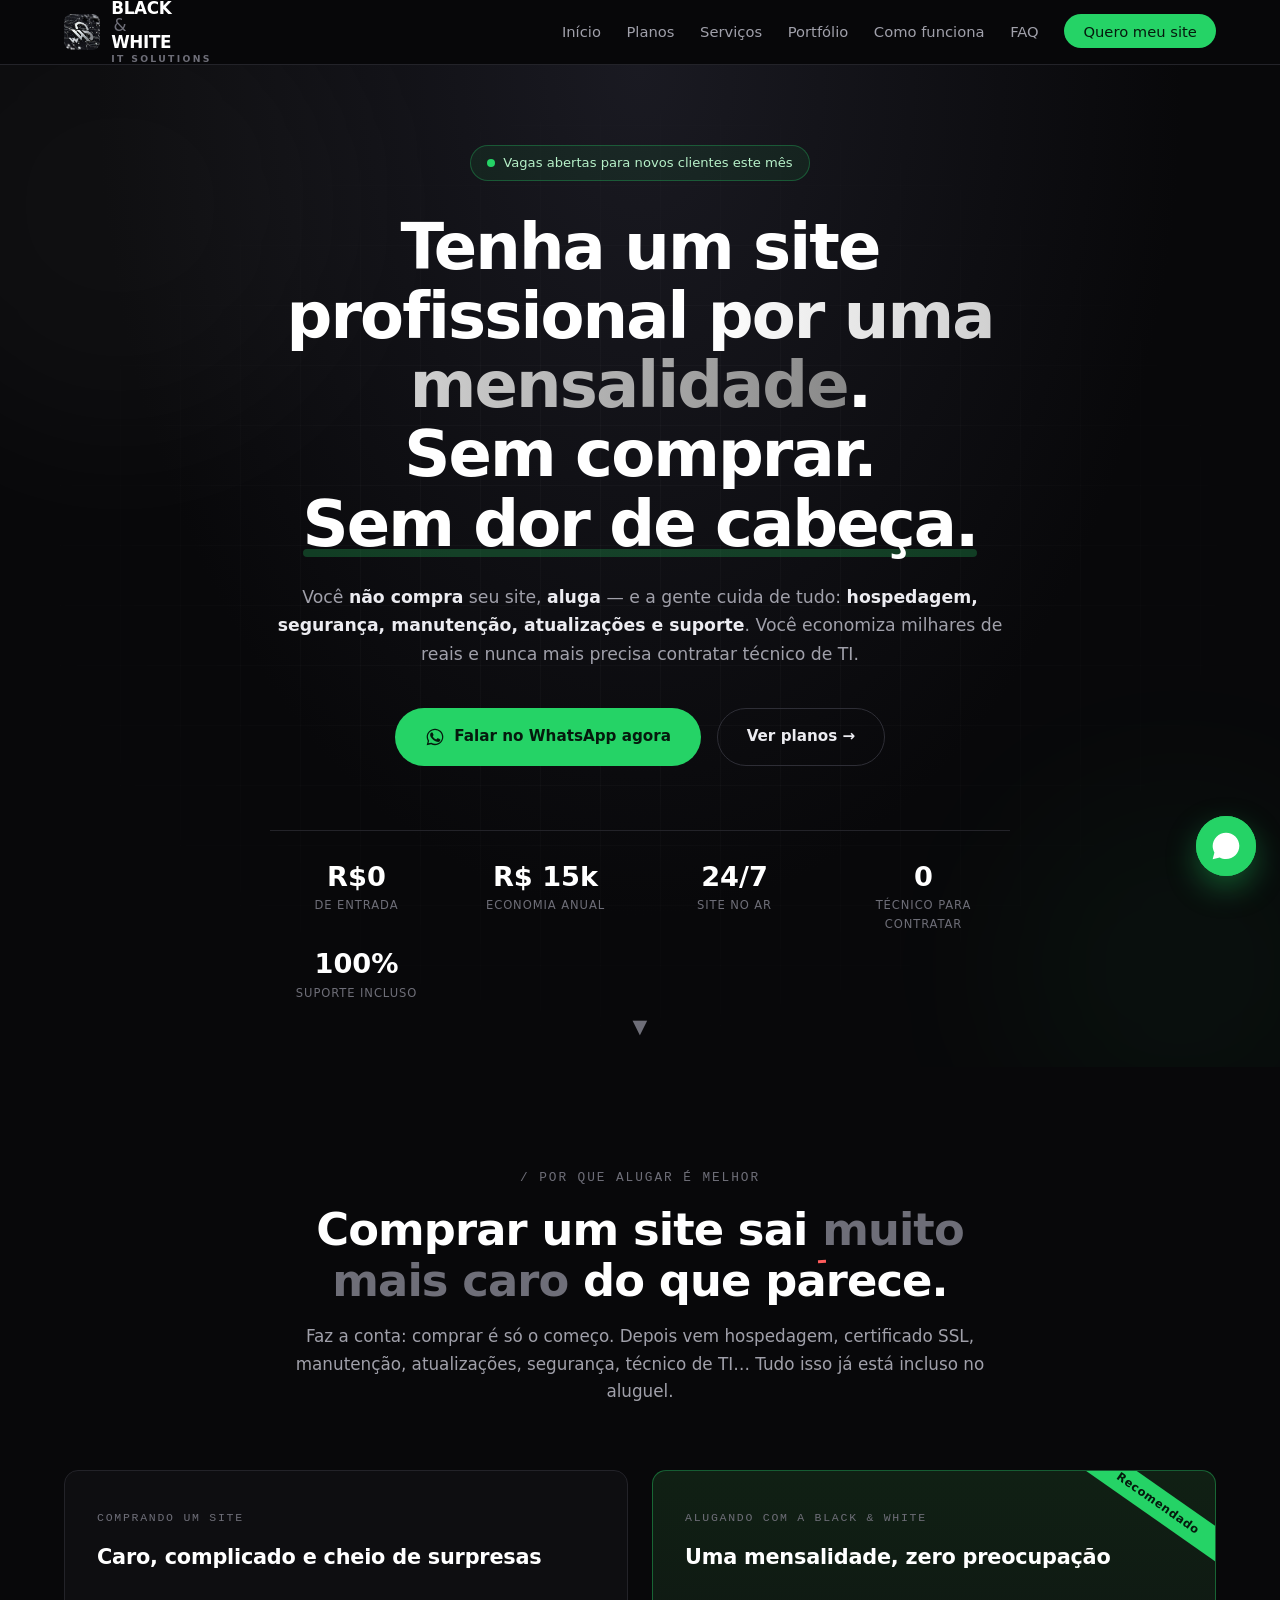
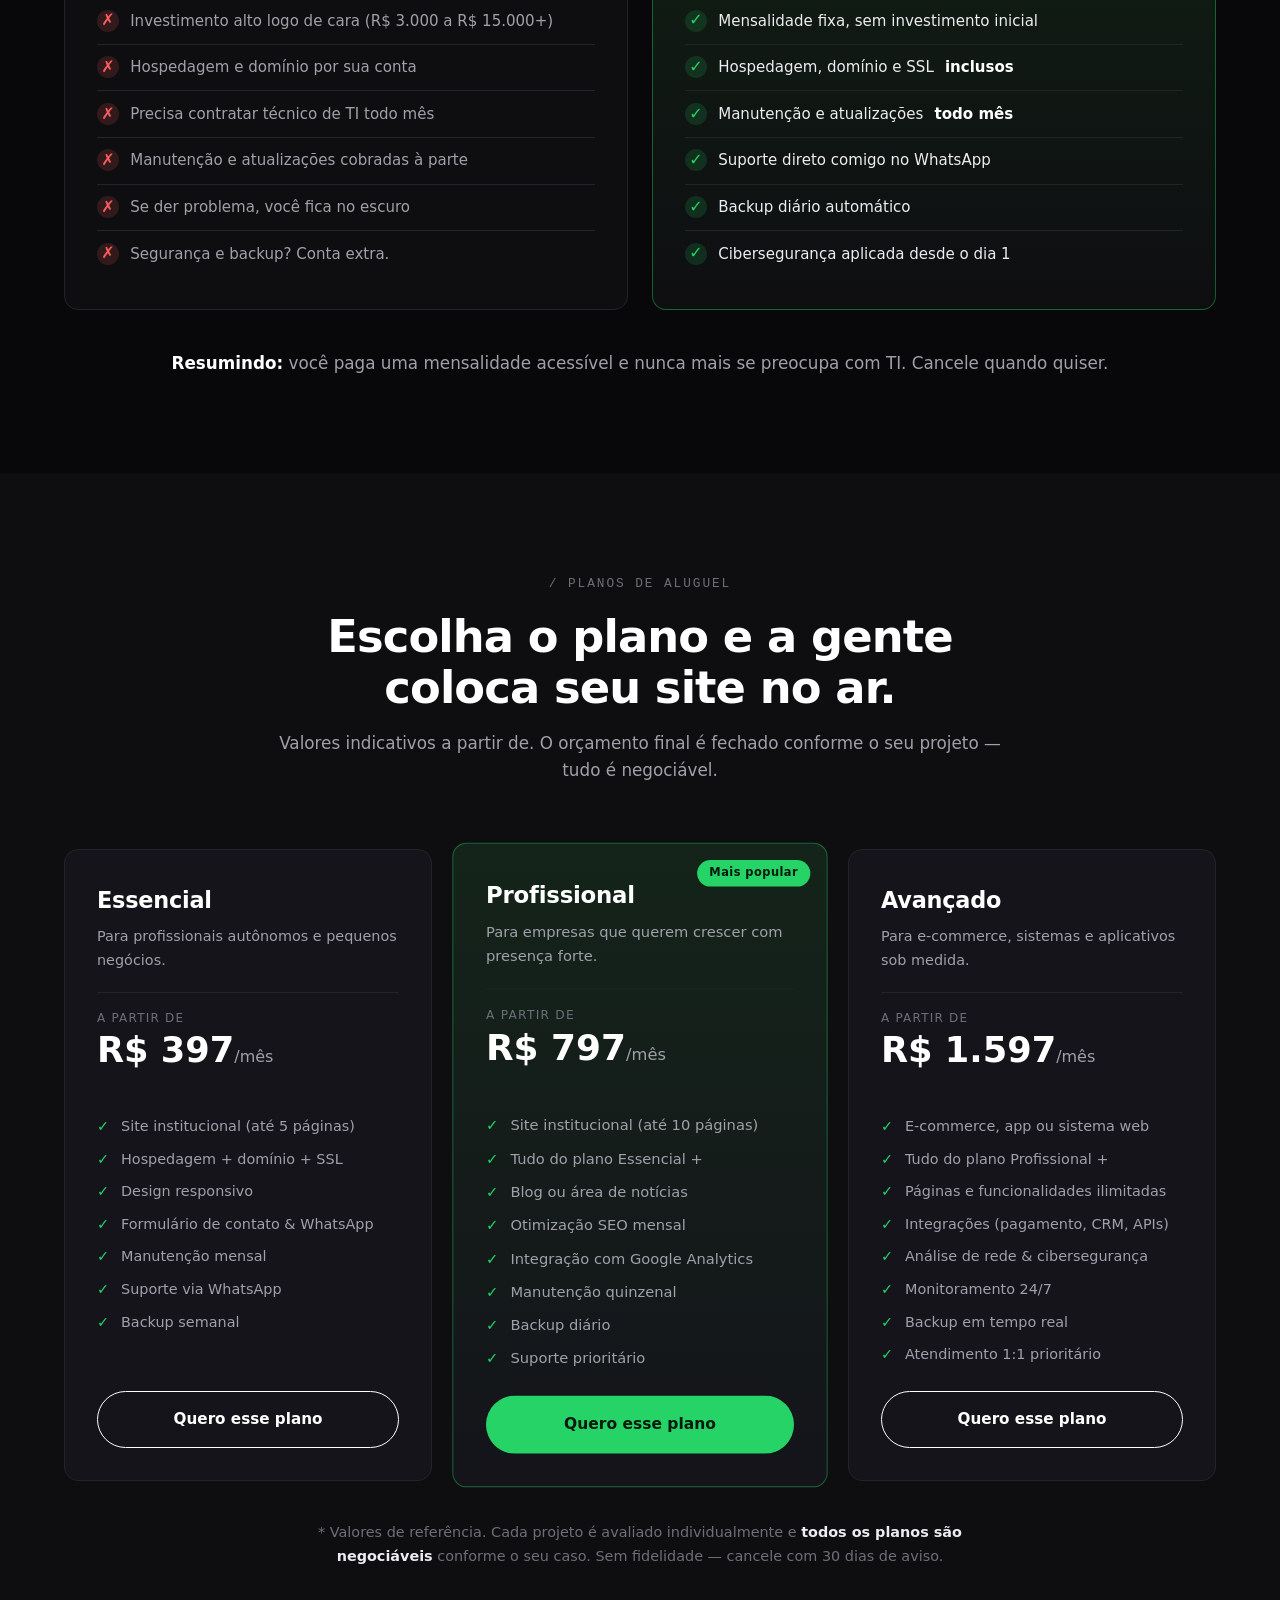
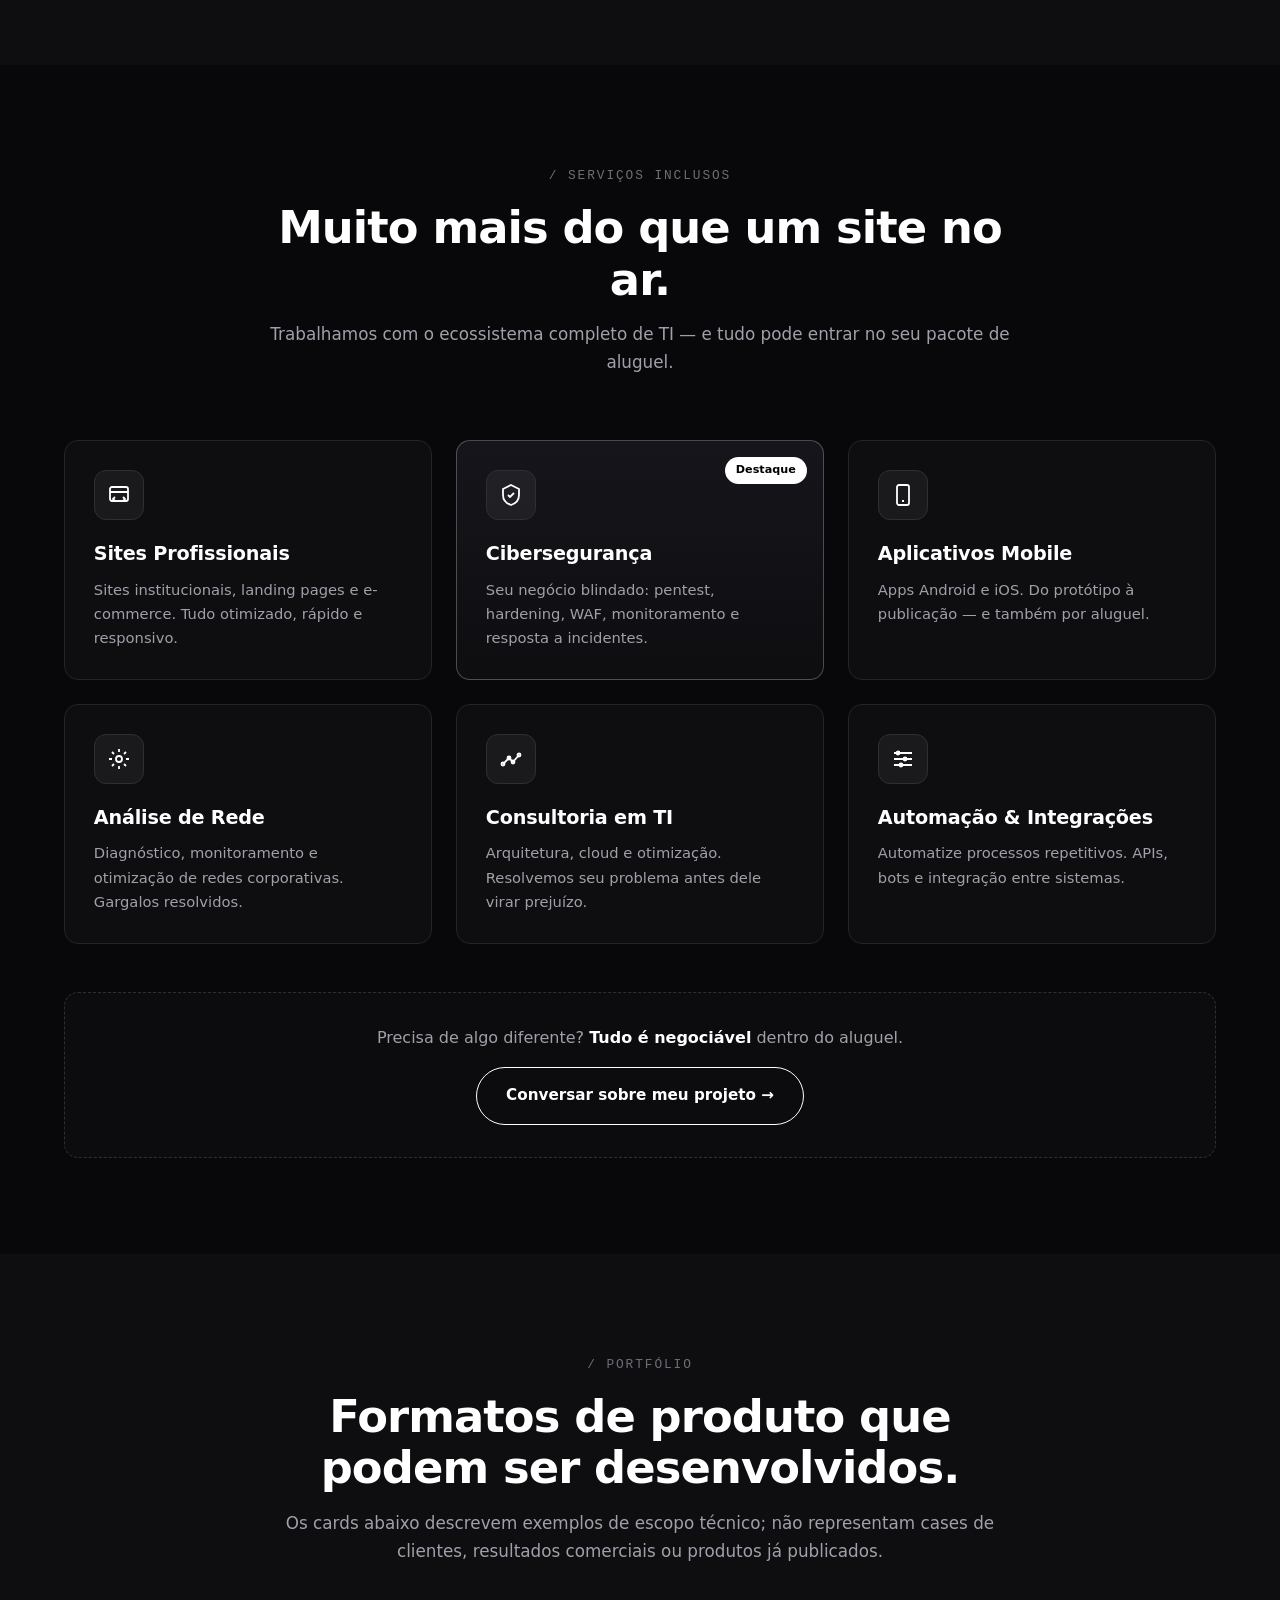
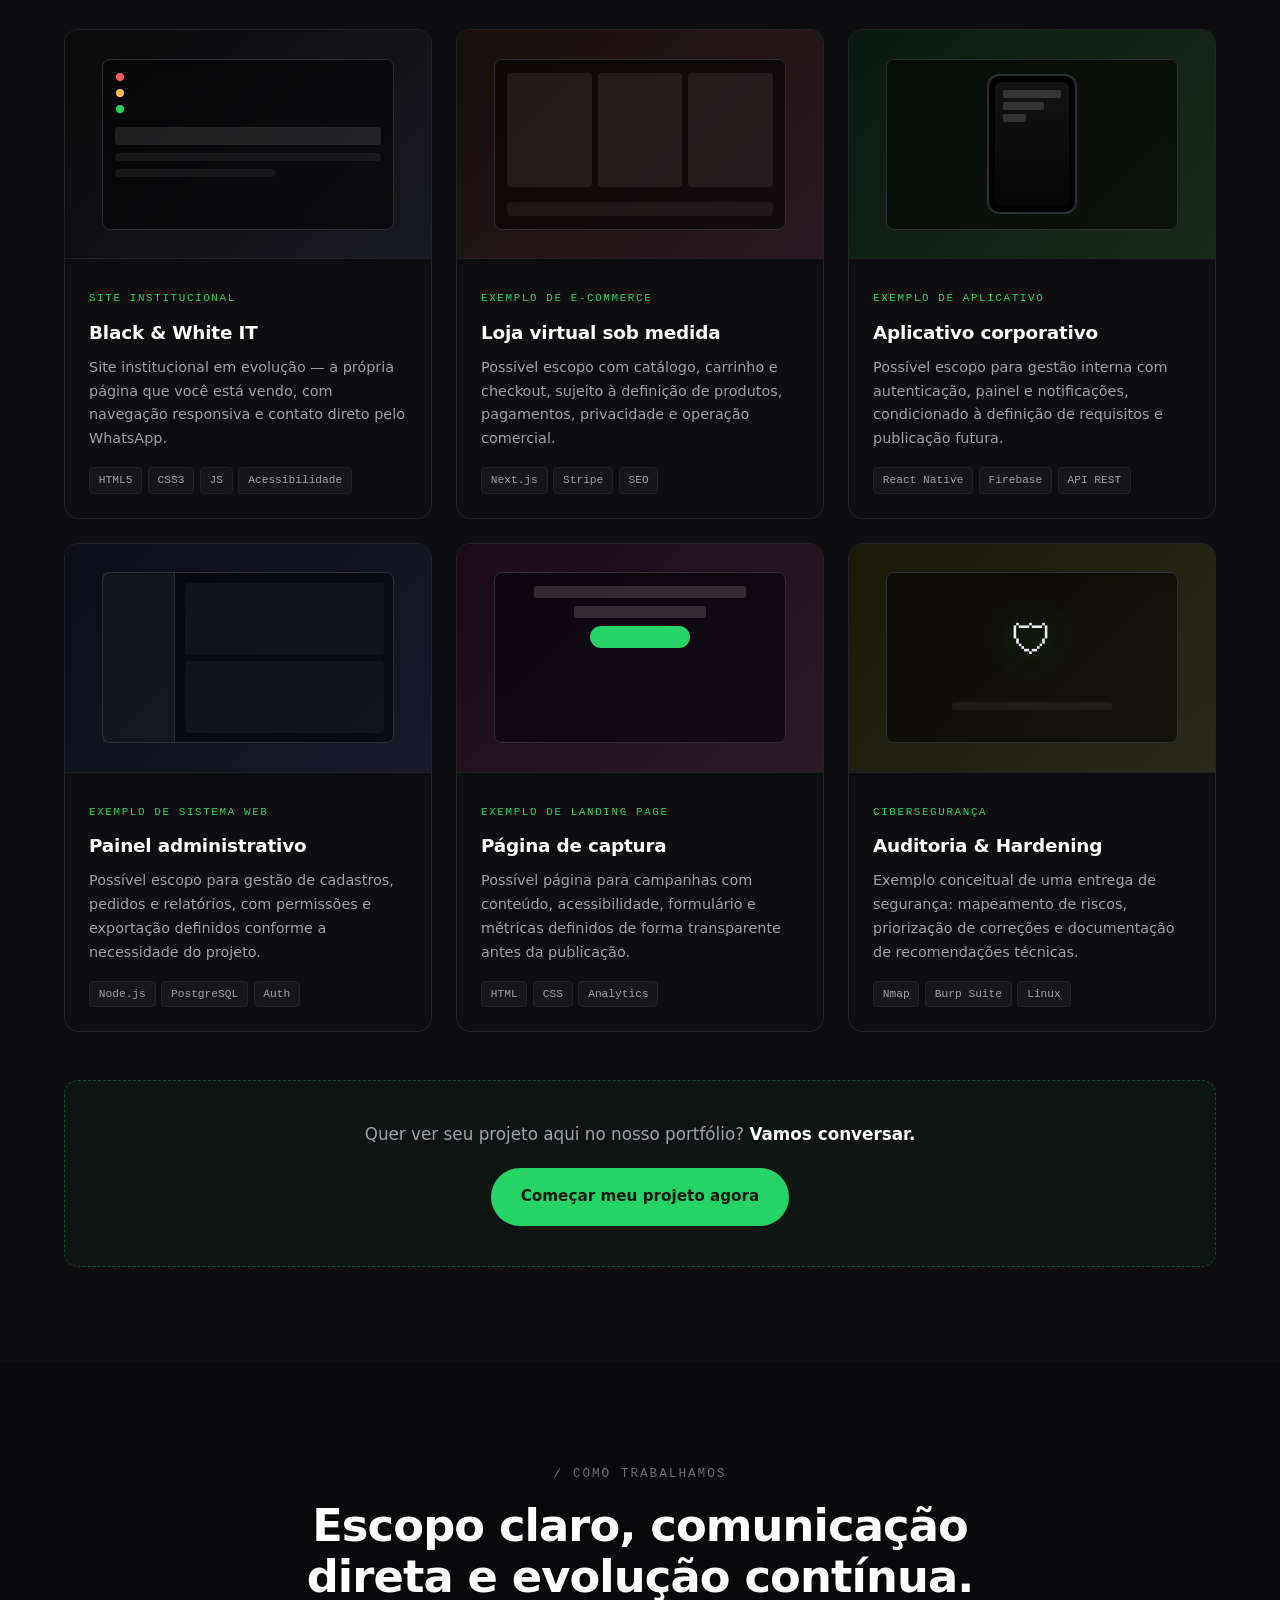
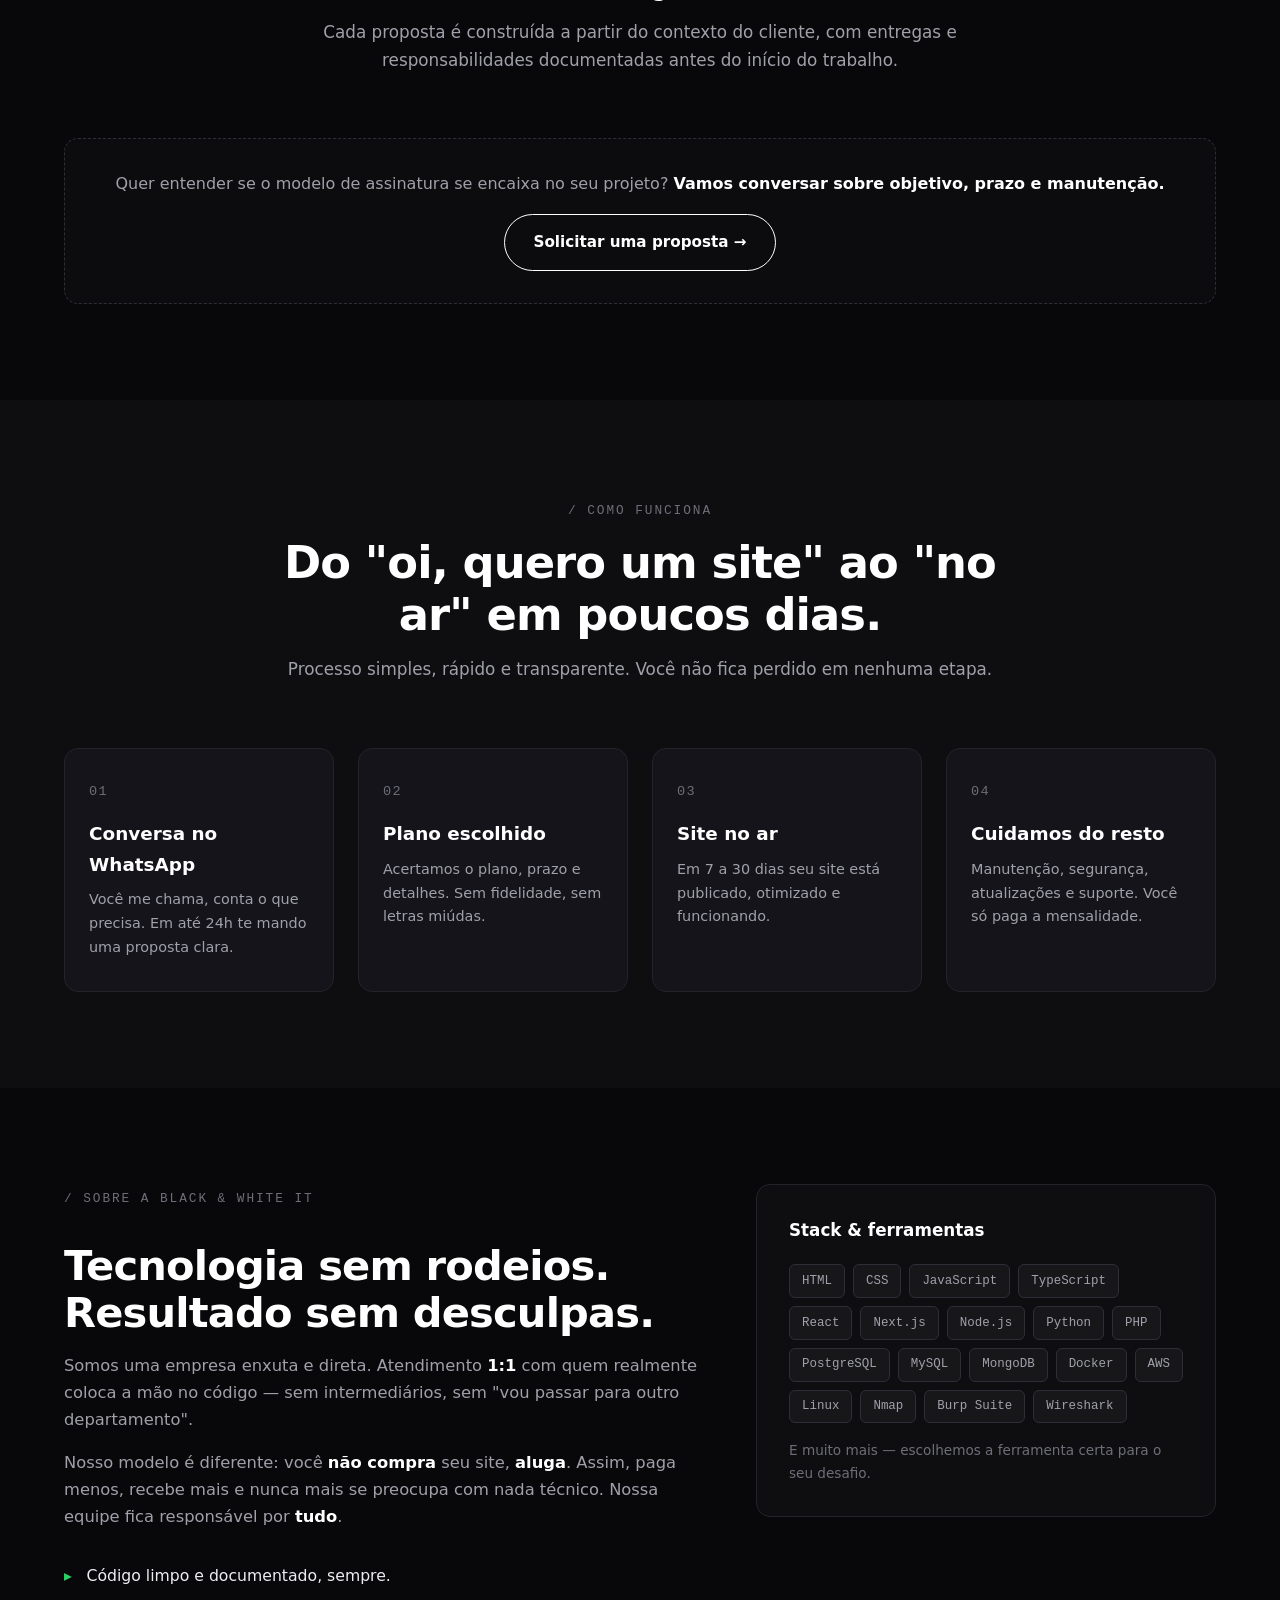
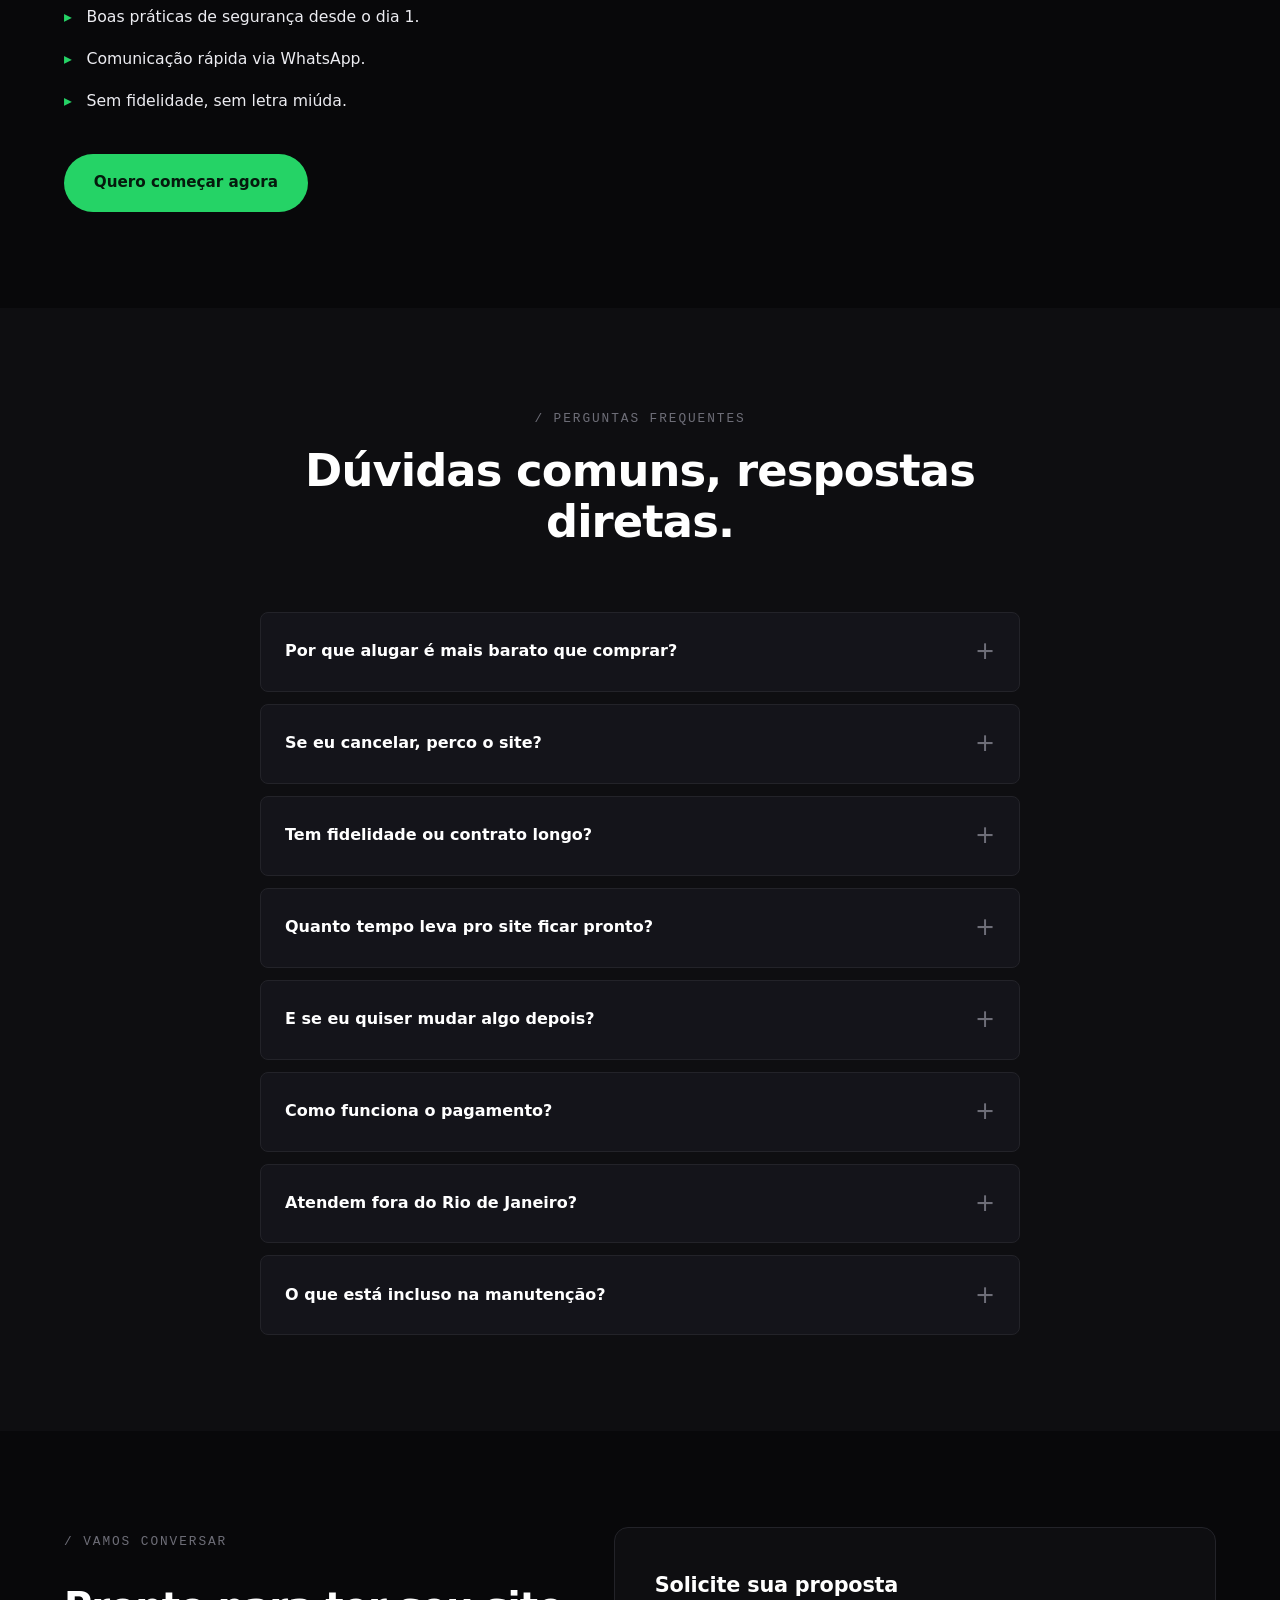
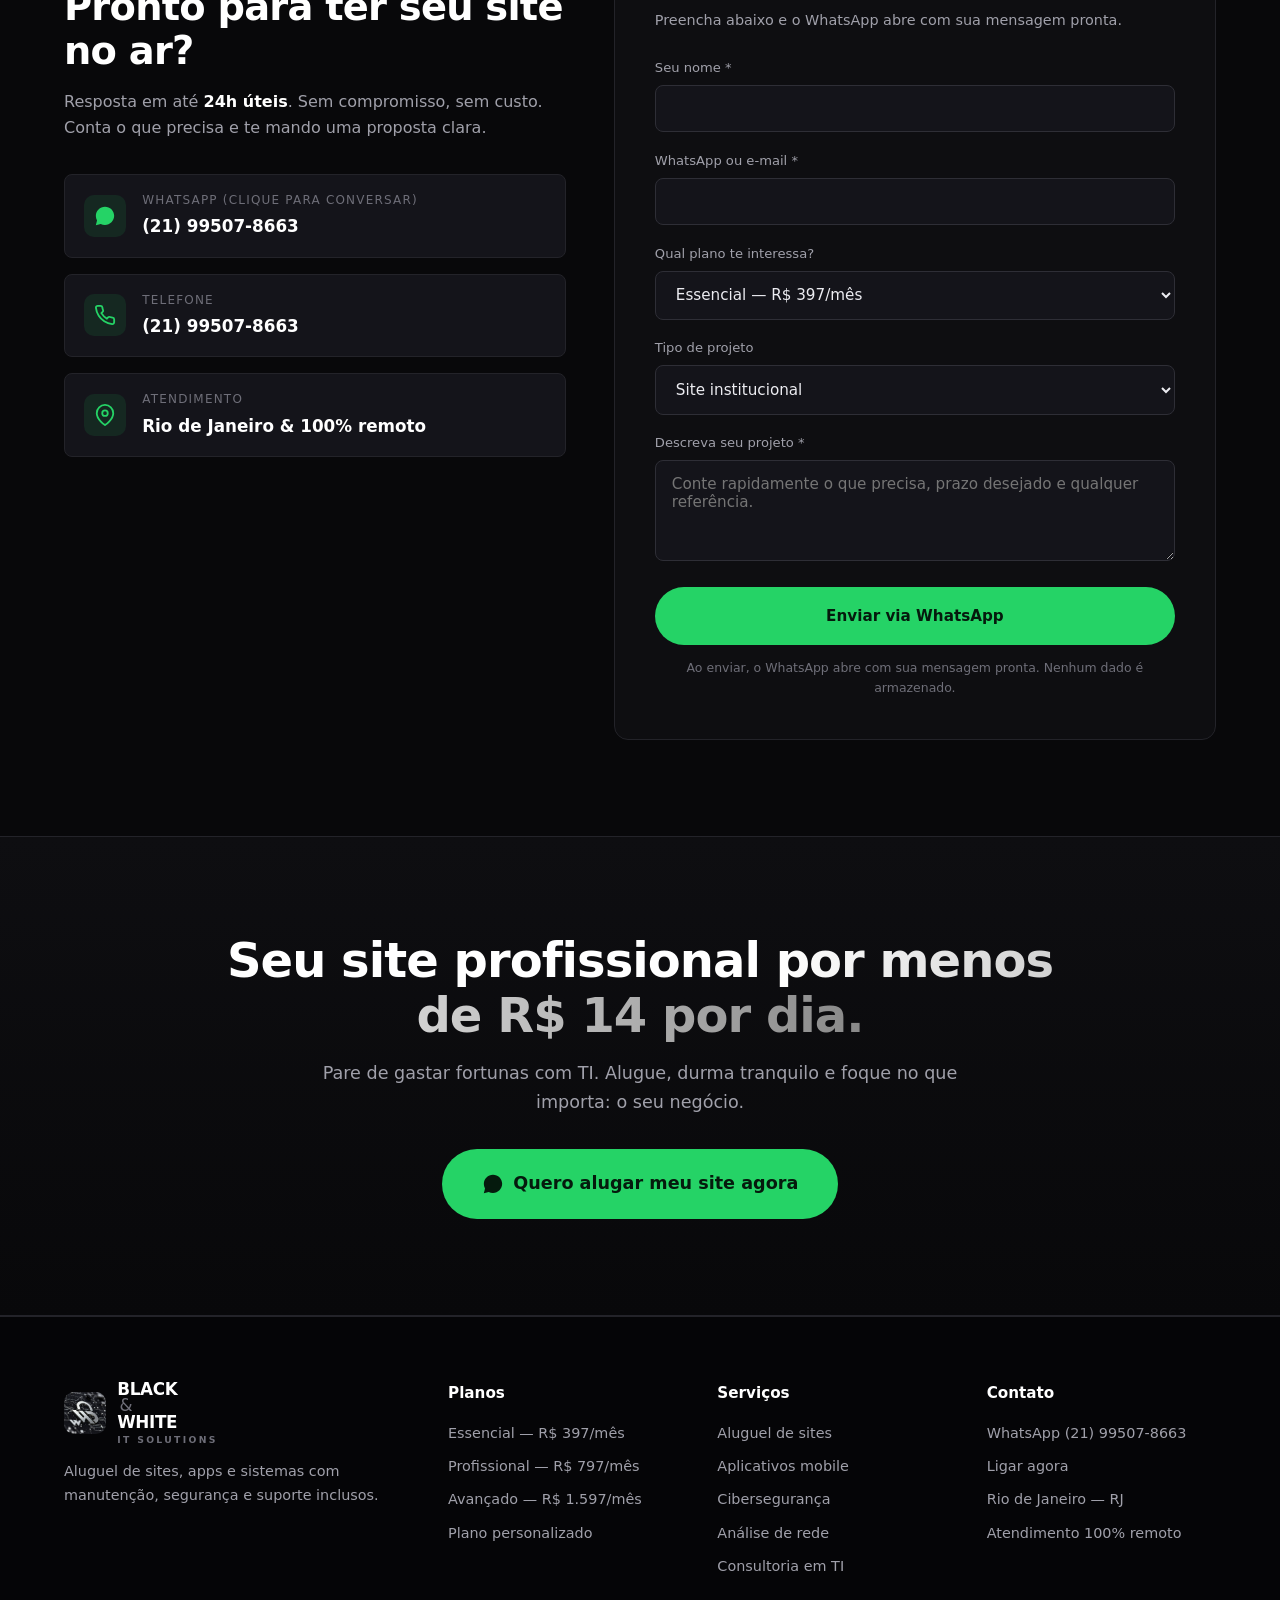
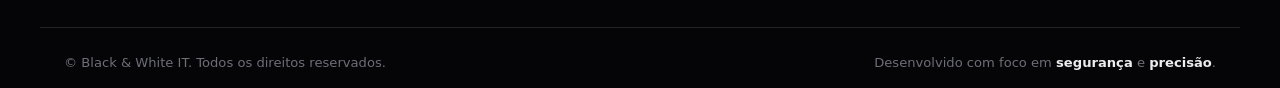
==== commit efba60df: "feat: substituir logo CSS por imagem real e animar README" ====
--- a/index.html
+++ b/index.html
@@ -34,10 +34,7 @@
 <header id="header">
   <nav class="container" aria-label="Navegação principal">
     <a href="#home" class="logo" aria-label="Black and White IT - Início">
-      <span class="logo-mark" aria-hidden="true">
-        <span class="logo-b"></span>
-        <span class="logo-w"></span>
-      </span>
+      <img src="assets/logo.jpeg" alt="" class="logo-img" width="36" height="36" aria-hidden="true">
       <span class="logo-text">
         BLACK<span class="amp">&amp;</span>WHITE
         <small>IT SOLUTIONS</small>
@@ -642,10 +639,7 @@
   <div class="container footer-grid">
     <div>
       <div class="logo logo-footer">
-        <span class="logo-mark" aria-hidden="true">
-          <span class="logo-b"></span>
-          <span class="logo-w"></span>
-        </span>
+        <img src="assets/logo.jpeg" alt="" class="logo-img" width="36" height="36" aria-hidden="true">
         <span class="logo-text">BLACK<span class="amp">&amp;</span>WHITE<small>IT SOLUTIONS</small></span>
       </div>
       <p>Aluguel de sites, apps e sistemas com manutenção, segurança e suporte inclusos.</p>
--- a/css/style.css
+++ b/css/style.css
@@ -1843,3 +1843,67 @@
     scroll-behavior: auto;
   }
 }
+
+
+/* Focus visible dentro do formulario */
+.contact-form input:focus-visible,
+.contact-form textarea:focus-visible,
+.contact-form select:focus-visible {
+  outline: 2px solid var(--whatsapp);
+  outline-offset: 2px;
+  border-color: var(--whatsapp);
+}
+
+/* Form success */
+.form-success {
+  margin-top: 1rem;
+  padding: 0.8rem 1rem;
+  background: rgba(37, 211, 102, 0.12);
+  border: 1px solid var(--whatsapp);
+  color: var(--whatsapp);
+  border-radius: var(--radius-sm);
+  font-size: 0.9rem;
+  text-align: center;
+}
+
+/* Back to top */
+.back-top {
+  position: fixed;
+  bottom: 1.5rem;
+  left: 1.5rem;
+  width: 46px;
+  height: 46px;
+  border-radius: 50%;
+  background: var(--white);
+  color: #000;
+  font-size: 1.4rem;
+  font-weight: 700;
+  border: none;
+  cursor: pointer;
+  opacity: 0;
+  pointer-events: none;
+  transition: opacity 0.3s var(--ease), transform 0.3s var(--ease);
+  z-index: 998;
+}
+.back-top.visible { opacity: 1; pointer-events: auto; }
+.back-top:hover { transform: translateY(-3px); }
+
+
+/* ===== Logo image ===== */
+.logo-img {
+  width: 36px;
+  height: 36px;
+  border-radius: 8px;
+  object-fit: cover;
+  flex-shrink: 0;
+  transition: transform 0.4s var(--ease), box-shadow 0.4s var(--ease);
+}
+.logo:hover .logo-img {
+  transform: rotate(-6deg) scale(1.08);
+  box-shadow: 0 0 20px rgba(37, 211, 102, 0.35);
+}
+.logo-footer .logo-img {
+  width: 42px;
+  height: 42px;
+  border-radius: 10px;
+}
